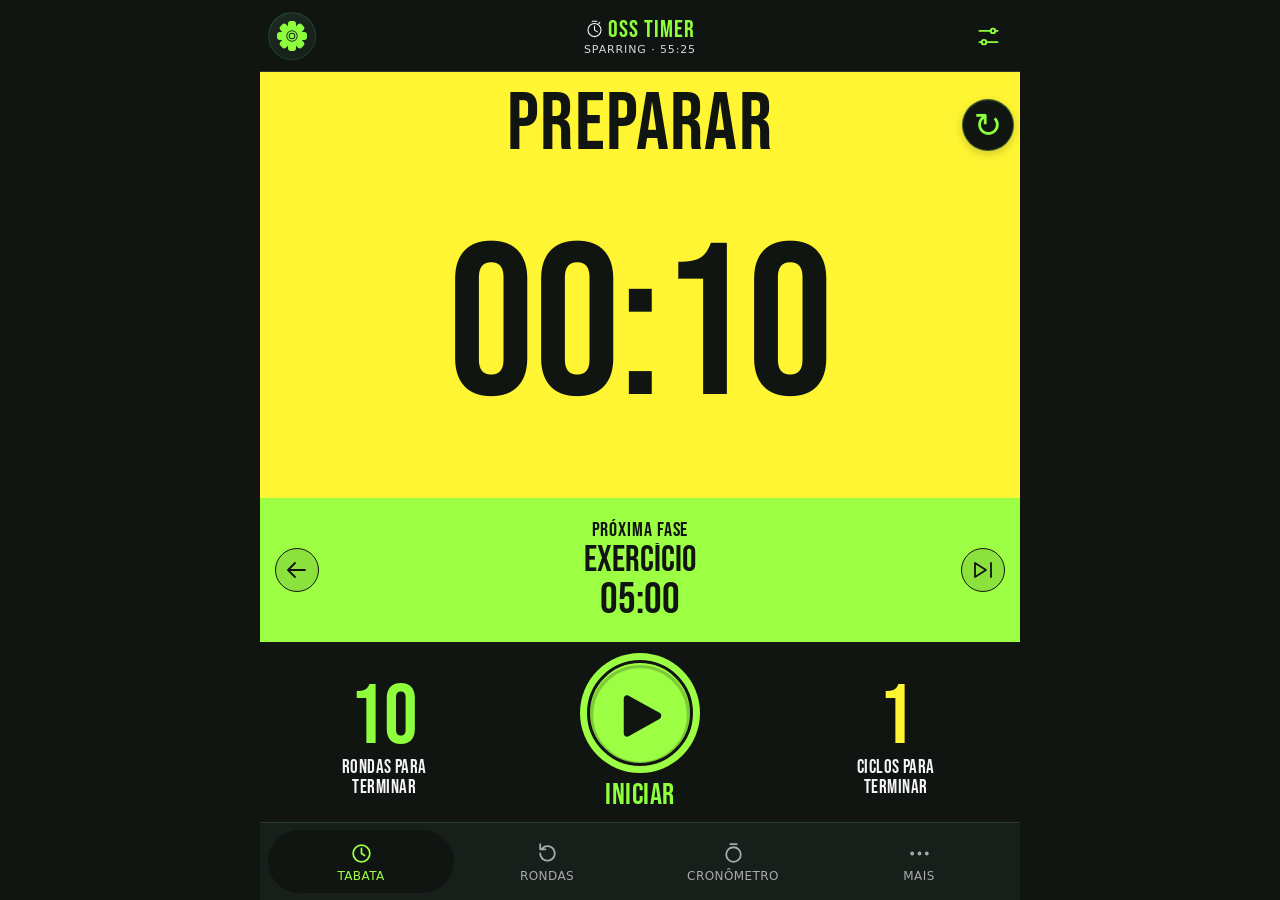
==== index.html @ f3a03cfb "feat: refina timer e prepara PWA para iPhone Co-authored-by: Copilot <223556219+Copilot@users.norepl" ====
<!doctype html>
<html lang="pt-BR">
<head>
  <meta charset="utf-8">
  <meta name="viewport" content="width=device-width, initial-scale=1, viewport-fit=cover">
  <meta name="theme-color" content="#101512">
  <meta name="description" content="Timer profissional para jiu-jitsu, rounds e treinos intervalados.">
  <meta name="mobile-web-app-capable" content="yes">
  <meta name="apple-mobile-web-app-capable" content="yes">
  <meta name="apple-mobile-web-app-title" content="Oss Timer">
  <meta name="apple-mobile-web-app-status-bar-style" content="black-translucent">
  <title>Oss Timer — Timer de treino</title>
  <link rel="icon" href="icons/favicon.png" type="image/png">
  <link rel="apple-touch-icon" sizes="180x180" href="icons/apple-touch-icon.png">
  <link rel="manifest" href="manifest.json">
  <link rel="stylesheet" href="style.css">
  <script>window.errosApp=[];window.addEventListener("error",function(e){window.errosApp.push(String(e.message||e.error||e.type));});</script>
  <script src="timer-engine.js" defer></script>
  <script src="app-ui.js" defer></script>
  <script src="audio.js" defer></script>
  <script src="voice.js" defer></script>
  <script src="storage.js" defer></script>
  <script src="app.js" defer></script>
</head>
<body>
  <div class="app-shell" id="app">
    <main class="screen timer-screen" id="tabata-view">
      <header class="timer-top timer-top-tabata">
        <div class="timer-head-leading">
          <button class="icon-button" id="open-ajustes" type="button" aria-label="Abrir ajustes"><svg viewBox="0 0 32 32" aria-hidden="true"><g fill="currentColor"><circle cx="16" cy="16" r="10.5"/><rect x="12.5" y="0.8" width="7" height="11" rx="2.2"/><rect x="12.5" y="0.8" width="7" height="11" rx="2.2" transform="rotate(45 16 16)"/><rect x="12.5" y="0.8" width="7" height="11" rx="2.2" transform="rotate(90 16 16)"/><rect x="12.5" y="0.8" width="7" height="11" rx="2.2" transform="rotate(135 16 16)"/><rect x="12.5" y="0.8" width="7" height="11" rx="2.2" transform="rotate(180 16 16)"/><rect x="12.5" y="0.8" width="7" height="11" rx="2.2" transform="rotate(225 16 16)"/><rect x="12.5" y="0.8" width="7" height="11" rx="2.2" transform="rotate(270 16 16)"/><rect x="12.5" y="0.8" width="7" height="11" rx="2.2" transform="rotate(315 16 16)"/></g><circle cx="16" cy="16" r="4.3" fill="none" stroke="var(--surface)" stroke-width="3.6"/><circle cx="16" cy="16" r="4.3" fill="none" stroke="currentColor" stroke-width="1.6"/></svg></button>
        </div>
        <span class="workout-title">
          <span class="brand-lockup"><svg viewBox="0 0 32 32" aria-hidden="true"><circle cx="16" cy="17" r="11"/><path d="M16 10v7l5 3M12 2h8M23 6l2-2"/></svg><span class="brand-wordmark">OSS TIMER</span></span>
          <small><span id="workout-name">SPARRING</span><span aria-hidden="true"> · </span><span id="workout-total">55:25</span></small>
        </span>
        <div class="timer-head-trailing">
          <button class="icon-button" id="configurar-sparring" type="button" aria-label="Configurar treino Sparring"><svg viewBox="0 0 24 24" aria-hidden="true"><path d="M4 7h10M18 7h2M4 17h2m4 0h10"/><circle cx="16" cy="7" r="2"/><circle cx="8" cy="17" r="2"/></svg></button>
        </div>
      </header>
      <section class="phase-panel" id="phase-panel">
        <span class="phase-eyebrow">Fase atual</span>
        <div class="phase-name" id="phase-name">Preparar</div>
        <button class="icon-button phase-reset" id="reset-timer" type="button" aria-label="Reiniciar Sparring">↻</button>
        <div class="phase-time" id="timer-display" role="timer">00:10</div>
      </section>
      <section class="next-phase" id="next-phase">
        <button class="phase-side-action" id="previous-phase" type="button" aria-label="Fase anterior"><svg viewBox="0 0 24 24" aria-hidden="true"><path d="M10 5 3 12l7 7M4 12h16"/></svg></button>
        <div class="next-phase-content">
          <span class="next-phase-label">Próxima fase</span>
          <div class="next-phase-details"><strong id="next-phase-name">Exercício</strong><b id="next-phase-time">05:00</b></div>
        </div>
        <button class="phase-side-action" id="skip-phase" type="button" aria-label="Pular fase"><svg viewBox="0 0 24 24" aria-hidden="true"><path d="M4 5v14l11-7zM20 5v14"/></svg></button>
      </section>
      <section class="timer-controls">
        <div class="remaining"><strong id="rounds-left">10</strong><span>Rondas para terminar</span></div>
        <button class="main-action" id="toggle-timer" type="button" aria-label="Iniciar"><svg class="progress-ring" viewBox="0 0 100 100" aria-hidden="true"><circle class="progress-ring-track" cx="50" cy="50" r="44"></circle><circle class="progress-ring-value" cx="50" cy="50" r="44"></circle></svg><svg class="main-action-icon play-icon" viewBox="0 0 64 64" aria-hidden="true"><path d="M18 7C15.2 5.4 12 7.4 12 10.7v42.6c0 3.3 3.2 5.3 6 3.7l38-21.3c3-1.7 3-5.9 0-7.6L18 7Z"/></svg><span class="action-label" id="action-label">Iniciar</span></button>
        <div class="remaining"><strong id="cycles-left">1</strong><span>Ciclos para terminar</span></div>
      </section>
    </main>

    <main class="screen timer-screen" id="rondas-view" hidden>
      <header class="timer-top">
        <button class="icon-button" id="open-ajustes-rondas" type="button" aria-label="Abrir ajustes"><svg viewBox="0 0 32 32" aria-hidden="true"><g fill="currentColor"><circle cx="16" cy="16" r="10.5"/><rect x="12.5" y="0.8" width="7" height="11" rx="2.2"/><rect x="12.5" y="0.8" width="7" height="11" rx="2.2" transform="rotate(45 16 16)"/><rect x="12.5" y="0.8" width="7" height="11" rx="2.2" transform="rotate(90 16 16)"/><rect x="12.5" y="0.8" width="7" height="11" rx="2.2" transform="rotate(135 16 16)"/><rect x="12.5" y="0.8" width="7" height="11" rx="2.2" transform="rotate(180 16 16)"/><rect x="12.5" y="0.8" width="7" height="11" rx="2.2" transform="rotate(225 16 16)"/><rect x="12.5" y="0.8" width="7" height="11" rx="2.2" transform="rotate(270 16 16)"/><rect x="12.5" y="0.8" width="7" height="11" rx="2.2" transform="rotate(315 16 16)"/></g><circle cx="16" cy="16" r="4.3" fill="none" stroke="var(--surface)" stroke-width="3.6"/><circle cx="16" cy="16" r="4.3" fill="none" stroke="currentColor" stroke-width="1.6"/></svg></button>
        <button class="workout-title" id="rondas-configurar" type="button">
          <span class="brand-lockup"><svg viewBox="0 0 32 32" aria-hidden="true"><circle cx="16" cy="17" r="11"/><path d="M16 10v7l5 3M12 2h8M23 6l2-2"/></svg><span class="brand-wordmark">OSS TIMER</span></span>
          <small>RONDAS<span aria-hidden="true"> · </span><span id="rondas-total">25:05</span></small>
        </button>
        <button class="icon-button" id="rondas-reset" type="button" aria-label="Reiniciar rondas">↻</button>
      </header>
      <section class="phase-panel" id="rondas-phase-panel"><span class="phase-eyebrow">Fase atual</span><div class="phase-name" id="rondas-phase-name">Preparar</div><div class="phase-time" id="rondas-display">00:05</div></section>
      <section class="next-phase" id="rondas-next"><span class="next-phase-label">Próxima fase</span><div class="next-phase-details"><strong id="rondas-next-name">Exercício</strong><b id="rondas-next-time">05:00</b></div></section>
      <section class="timer-controls rondas-controls">
        <div class="remaining"><strong id="rondas-left">5</strong><span>Rondas para terminar</span></div>
        <button class="main-action" id="rondas-toggle" type="button" aria-label="Iniciar"><svg class="progress-ring" viewBox="0 0 100 100" aria-hidden="true"><circle class="progress-ring-track" cx="50" cy="50" r="44"></circle><circle class="progress-ring-value" cx="50" cy="50" r="44"></circle></svg><svg class="main-action-icon play-icon" viewBox="0 0 64 64" aria-hidden="true"><path d="M18 7C15.2 5.4 12 7.4 12 10.7v42.6c0 3.3 3.2 5.3 6 3.7l38-21.3c3-1.7 3-5.9 0-7.6L18 7Z"/></svg><span class="action-label" id="rondas-action-label">Iniciar</span></button>
      </section>
    </main>

    <main class="screen timer-screen" id="cronometro-view" hidden>
      <header class="timer-top">
        <button class="icon-button" id="open-ajustes-crono" type="button" aria-label="Abrir ajustes"><svg viewBox="0 0 32 32" aria-hidden="true"><g fill="currentColor"><circle cx="16" cy="16" r="10.5"/><rect x="12.5" y="0.8" width="7" height="11" rx="2.2"/><rect x="12.5" y="0.8" width="7" height="11" rx="2.2" transform="rotate(45 16 16)"/><rect x="12.5" y="0.8" width="7" height="11" rx="2.2" transform="rotate(90 16 16)"/><rect x="12.5" y="0.8" width="7" height="11" rx="2.2" transform="rotate(135 16 16)"/><rect x="12.5" y="0.8" width="7" height="11" rx="2.2" transform="rotate(180 16 16)"/><rect x="12.5" y="0.8" width="7" height="11" rx="2.2" transform="rotate(225 16 16)"/><rect x="12.5" y="0.8" width="7" height="11" rx="2.2" transform="rotate(270 16 16)"/><rect x="12.5" y="0.8" width="7" height="11" rx="2.2" transform="rotate(315 16 16)"/></g><circle cx="16" cy="16" r="4.3" fill="none" stroke="var(--surface)" stroke-width="3.6"/><circle cx="16" cy="16" r="4.3" fill="none" stroke="currentColor" stroke-width="1.6"/></svg></button>
        <span class="workout-title">
          <span class="brand-lockup"><svg viewBox="0 0 32 32" aria-hidden="true"><circle cx="16" cy="17" r="11"/><path d="M16 10v7l5 3M12 2h8M23 6l2-2"/></svg><span class="brand-wordmark">OSS TIMER</span></span>
          <small>CRONÔMETRO</small>
        </span>
        <button class="icon-button" id="livre-reset" type="button" aria-label="Reiniciar">↻</button>
      </header>
      <section class="phase-panel chronometer-panel"><span class="phase-eyebrow">Tempo decorrido</span><div class="phase-name">Cronômetro</div><div class="phase-time" id="livre-tempo">00:00</div></section>
      <section class="next-phase chrono-laps">
        <div class="latest-lap"><span>Última volta</span><strong id="livre-volta">—</strong></div>
        <button id="marcar-volta" type="button" disabled>Marcar volta</button>
        <ol id="livre-lista-voltas" aria-label="Voltas recentes"></ol>
      </section>
      <section class="timer-controls chrono-controls"><button class="main-action" id="livre-toggle" type="button" aria-label="Iniciar"><svg class="main-action-icon play-icon" viewBox="0 0 64 64" aria-hidden="true"><path d="M18 7C15.2 5.4 12 7.4 12 10.7v42.6c0 3.3 3.2 5.3 6 3.7l38-21.3c3-1.7 3-5.9 0-7.6L18 7Z"/></svg><span class="action-label" id="livre-action-label">Iniciar</span></button></section>
    </main>

    <main class="screen" id="mais-view" hidden>
      <header class="page-heading"><span class="brand-wordmark">OSS TIMER</span><h1>Mais</h1><p>Seu treino, seu ritmo.</p></header>
      <nav class="more-list">
        <button data-panel="sobre" type="button"><span>Sobre</span><b>›</b></button>
        <button data-panel="politica" type="button"><span>Política de Privacidade</span><b>›</b></button>
      </nav>
      <section class="version-card" aria-label="Versão do aplicativo">
        <span class="version-mark" aria-hidden="true">OSS</span>
        <span class="version-copy"><small>OSS TIMER · PWA</small><strong>Versão <span id="more-version">0.9.34</span></strong></span>
        <span class="version-status">ATUAL</span>
      </section>
    </main>
  </div>

  <nav class="tab-bar" role="tablist" aria-label="Navegação principal">
    <button class="tab-button active" data-tab="tabata-view" type="button" role="tab" aria-selected="true"><svg viewBox="0 0 24 24" aria-hidden="true"><circle cx="12" cy="12" r="8"/><path d="M12 7v5l3 2"/></svg><span>Tabata</span></button>
    <button class="tab-button" data-tab="rondas-view" type="button" role="tab" aria-selected="false"><svg viewBox="0 0 24 24" aria-hidden="true"><path d="M5 12a7 7 0 1 0 2-5M5 3v5h5"/></svg><span>Rondas</span></button>
    <button class="tab-button" data-tab="cronometro-view" type="button" role="tab" aria-selected="false"><svg viewBox="0 0 24 24" aria-hidden="true"><circle cx="12" cy="13" r="7"/><path d="M9 3h6"/></svg><span>Cronômetro</span></button>
    <button class="tab-button" data-tab="mais-view" type="button" role="tab" aria-selected="false"><svg viewBox="0 0 24 24" aria-hidden="true"><circle cx="5" cy="12" r="1"/><circle cx="12" cy="12" r="1"/><circle cx="19" cy="12" r="1"/></svg><span>Mais</span></button>
  </nav>
  <output id="layout-medicao" hidden></output>

  <section class="modal" id="ajustes-panel" hidden>
    <header class="modal-header settings-header"><span></span><h1>Ajustes</h1><button data-close="ajustes-panel" type="button">Concluído</button></header>
    <div class="modal-content settings-content">
      <section class="settings-intro">
        <span class="settings-intro-icon" aria-hidden="true"><svg viewBox="0 0 24 24"><path d="M4 6h7m4 0h5M4 12h3m4 0h9M4 18h9m4 0h3"/><circle cx="13" cy="6" r="2"/><circle cx="9" cy="12" r="2"/><circle cx="15" cy="18" r="2"/></svg></span>
        <span><strong>Treine do seu jeito</strong><small>Personalize os avisos e a experiência do timer.</small></span>
      </section>
      <section class="settings-group" aria-labelledby="settings-audio-title">
        <h2 id="settings-audio-title">Áudio e orientação</h2>
        <label class="toggle-row"><span><strong>Instruções por voz</strong><small>Ouça as fases e os avisos do treino</small></span><input id="ajuste-voz" type="checkbox"></label>
        <label class="toggle-row"><span><strong>Sinais sonoros</strong><small>Bipes e alertas durante o treino</small></span><input id="ajuste-bipes" type="checkbox"></label>
        <div class="voice-controls">
          <label class="settings-field" for="voz-selecao"><span>Voz em português</span><select id="voz-selecao"></select></label>
          <button class="voice-test" id="testar-voz" type="button"><svg viewBox="0 0 24 24" aria-hidden="true"><path d="M11 5 6 9H3v6h3l5 4V5Z"/><path d="M15 9a5 5 0 0 1 0 6m3-9a9 9 0 0 1 0 12"/></svg><span>Testar voz</span></button>
          <p id="status-voz" class="voice-status" role="status" aria-live="polite">Voz: indisponível</p>
        </div>
      </section>
      <section class="settings-group" aria-labelledby="settings-screen-title">
        <h2 id="settings-screen-title">Durante o treino</h2>
        <label class="toggle-row"><span><strong>Tela sempre ligada</strong><small>Evite que o aparelho bloqueie durante o timer</small></span><input id="ajuste-wake" type="checkbox"></label>
      </section>
      <footer class="settings-footer">
        <span class="settings-brand">OSS TIMER</span>
        <span class="settings-version">v<span id="ajustes-version"></span></span>
      </footer>
    </div>
  </section>

  <section class="modal" id="editor-panel" hidden>
    <header class="modal-header editor-header">
      <button data-close="editor-panel" type="button">Cancelar</button>
      <span class="editor-heading"><h1 id="editor-titulo">Ajustar Sparring</h1><small id="editor-contexto">CONFIGURAÇÃO DO TREINO</small></span>
      <button id="concluir-editor" type="button">Concluído</button>
    </header>
    <div class="modal-content editor-content">
      <section class="editor-hero">
        <span class="editor-hero-mark" aria-hidden="true"><svg viewBox="0 0 32 32"><circle cx="16" cy="16" r="11"/><path d="M16 9v7l5 3M11 3h10"/></svg></span>
        <span><strong id="editor-hero-title">Ajuste o treino no seu ritmo</strong><small id="editor-hero-copy">Tempos, pausas e rounds em um só lugar.</small></span>
      </section>
      <label class="editor-name-card" id="editor-name-field">
        <span><strong>Nome do treino</strong></span>
        <input id="editor-nome" maxlength="40" autocomplete="off" aria-label="Nome do treino">
      </label>
      <section class="editor-fast-setup" id="editor-fast-setup" aria-labelledby="editor-fast-title">
        <div class="editor-section-heading"><span><small>AJUSTES PRINCIPAIS</small><h2 id="editor-fast-title">Tempo e rounds</h2></span></div>
        <div class="editor-fast-grid">
          <section class="editor-fast-card" aria-labelledby="editor-fast-duration-title">
            <div class="editor-fast-card-heading"><span class="fast-card-icon" aria-hidden="true">◷</span><span><small>DURAÇÃO DE CADA ROUND</small><strong id="editor-fast-duration-title">Tempo de luta</strong></span></div>
            <div id="editor-fast-duration" class="editor-fast-field"></div>
            <div class="editor-presets" aria-label="Atalhos de duração">
              <button type="button" data-quick-field="exercicio" data-quick-value="180" aria-pressed="false">3 min</button>
              <button type="button" data-quick-field="exercicio" data-quick-value="300" aria-pressed="false">5 min</button>
              <button type="button" data-quick-field="exercicio" data-quick-value="360" aria-pressed="false">6 min</button>
              <button type="button" data-quick-field="exercicio" data-quick-value="480" aria-pressed="false">8 min</button>
            </div>
          </section>
          <section class="editor-fast-card" aria-labelledby="editor-fast-rounds-title">
            <div class="editor-fast-card-heading"><span class="fast-card-icon fast-card-icon--rounds" aria-hidden="true">↻</span><span><small>VOLUME DO TREINO</small><strong id="editor-fast-rounds-title">Quantidade de rounds</strong></span></div>
            <div id="editor-fast-rounds" class="editor-fast-field"></div>
            <div class="editor-presets" aria-label="Atalhos de quantidade de rounds">
              <button type="button" data-quick-field="rondas" data-quick-value="3" aria-pressed="false">3</button>
              <button type="button" data-quick-field="rondas" data-quick-value="5" aria-pressed="false">5</button>
              <button type="button" data-quick-field="rondas" data-quick-value="10" aria-pressed="false">10</button>
            </div>
          </section>
        </div>
      </section>
      <section class="editor-summary" aria-label="Resumo do treino">
        <div class="editor-metric"><small>DURAÇÃO TOTAL</small><strong id="editor-total">55:25</strong></div>
        <div class="editor-metric"><small>ROUNDS</small><strong id="editor-rounds-summary">10</strong></div>
        <div class="editor-metric"><small>CICLOS</small><strong id="editor-cycles-summary">1</strong></div>
        <p id="editor-preview-note" aria-live="polite">Inclui preparação, pausas e relaxamento.</p>
      </section>
      <section class="editor-timing" id="editor-advanced">
        <div class="editor-section-heading"><span><small>PERSONALIZE O RITMO</small><h2>Preparação e intervalos</h2></span></div>
        <div id="editor-intervalos" class="interval-list"></div>
      </section>
      <section class="editor-library" id="editor-library">
        <div class="editor-section-heading"><span><small>SUA BIBLIOTECA</small><h2>Treinos salvos</h2></span></div>
        <button id="novo-treino" class="editor-new-workout" type="button"><span aria-hidden="true">＋</span><span><strong>Criar novo treino</strong><small>Comece com os tempos deste treino</small></span></button>
        <div id="treino-lista" role="group" aria-label="Selecionar treino"></div>
      </section>
      <p id="editor-status" class="editor-status" role="status" aria-live="polite"></p>
    </div>
  </section>

  <section class="modal" id="sobre-panel" hidden>
    <header class="modal-header"><span></span><h1>Sobre</h1><button data-close="sobre-panel" type="button">Concluído</button></header>
    <div class="modal-content about-page">
      <div class="about-hero">
        <img class="about-photo" src="photos/foto-sobre.jpg" alt="Treino de jiu-jitsu">
        <span class="about-photo-caption">FOCO · DISCIPLINA · EVOLUÇÃO</span>
      </div>
      <div class="about-intro">
        <span class="about-eyebrow">SEU TREINO. SEU RITMO.</span>
        <h2>OSS TIMER</h2>
        <p>Um timer feito para acompanhar cada round, cada pausa e cada etapa da sua evolução no tatame.</p>
      </div>
      <div class="about-version-card">
        <span class="version-mark" aria-hidden="true">OSS</span>
        <span><small>VERSÃO DO APLICATIVO</small><strong>v<span class="about-version">0.9.34</span></strong></span>
        <span class="version-status">PWA</span>
      </div>
      <div class="about-creator">
        <span class="creator-label">DESENVOLVIDO POR</span>
        <strong>Aylton Alberto</strong>
        <a href="https://github.com/Dev-Aylton" target="_blank" rel="noopener noreferrer">Conheça o projeto no GitHub <span aria-hidden="true">↗</span></a>
      </div>
      <svg class="about-emblem" viewBox="0 0 160 160" role="img" aria-label="Símbolo OSS Timer">
        <circle cx="80" cy="80" r="54" fill="none" stroke="currentColor" stroke-width="9"/>
        <rect x="14" y="68" width="132" height="24" rx="12" fill="#F5F7FA"/>
        <path d="M98 68h42v24H98z" fill="#343A44"/>
        <path d="M104 68h4v24h-4zm9 0h4v24h-4zm9 0h4v24h-4zm9 0h4v24h-4z" fill="#F5F7FA"/>
      </svg>
    </div>
  </section>
  <section class="modal" id="politica-panel" hidden>
    <header class="modal-header"><span></span><h1>Política de Privacidade</h1><button data-close="politica-panel" type="button">Concluído</button></header>
    <div class="modal-content privacy-policy">
      <p class="policy-updated">Última atualização: 4 de novembro de 2026</p>
      <p>Esta política explica, em linguagem simples, como o OSS Timer trata informações quando você usa o aplicativo.</p>
      <h2>Dados que ficam no seu aparelho</h2>
      <p>Os treinos personalizados, a configuração de rondas e suas preferências (voz, bipes e tela ativa) são guardados no armazenamento local do navegador. Esses dados servem para manter suas configurações entre usos; não são enviados pelo aplicativo para um servidor.</p>
      <h2>Dados que não coletamos</h2>
      <p>O OSS Timer não solicita cadastro, nome, e-mail ou localização e não utiliza anúncios, cookies de rastreamento ou ferramentas de análise de uso. O cronômetro e as voltas funcionam no próprio aparelho.</p>
      <h2>Áudio e voz</h2>
      <p>Quando habilitados, os sinais sonoros são gerados no aparelho. A leitura por voz usa os recursos de síntese de fala disponíveis no navegador ou sistema operacional; a disponibilidade e o processamento de voz dependem da plataforma escolhida pelo usuário.</p>
      <h2>Funcionamento offline e serviços externos</h2>
      <p>O navegador pode guardar os arquivos do aplicativo em cache para permitir o uso offline e atualizar esses arquivos quando houver conexão. O aplicativo não transmite seus treinos ou preferências durante esse processo. O link para o GitHub só é acessado se você escolher abri-lo e, nesse caso, valem também as políticas do serviço externo.</p>
      <h2>Controle e exclusão</h2>
      <p>Você pode apagar os treinos e preferências removendo os dados do site nas configurações do navegador. Desinstalar o atalho PWA, por si só, pode não apagar os dados guardados pelo navegador. Registros de histórico criados em versões anteriores podem permanecer localmente até que os dados do site sejam removidos; a versão atual não mostra nem cria novos registros de histórico.</p>
      <h2>Alterações e contato</h2>
      <p>Esta política pode ser atualizada junto com o aplicativo. Para consultar o projeto, acesse o <a href="https://github.com/Dev-Aylton" target="_blank" rel="noopener noreferrer">GitHub do OSS Timer</a>.</p>
    </div>
  </section>
</body>
</html>
---- style.css ----
@font-face {
  font-family: "Bebas Neue";
  src: url("fonts/BebasNeue-Regular.ttf") format("truetype");
  font-display: swap;
}

:root {
  color-scheme: dark;
  font-family: system-ui, -apple-system, BlinkMacSystemFont, "Segoe UI", sans-serif;
  background: #101512;
  color: #f5f5f5;
  --ink: #101512;
  --canvas: #101512;
  --surface: #18211c;
  --surface-raised: #202d25;
  --muted: #a4b2a8;
  --line: #2b3a31;
  --lime: #9dff43;
  --brand-green: #8dff3d;
  --prep: #fff533;
  --rest: #f1372b;
  --orange-accent: #ff9d43;
  --phase: var(--lime);
}

* { box-sizing: border-box; }

html,
body {
  width: 100%;
  height: 100%;
  height: 100dvh;
  margin: 0;
  overflow: hidden;
  overscroll-behavior: none;
  background: var(--canvas);
}

button,
input,
select,
textarea {
  font: inherit;
  touch-action: manipulation;
}

button,
input,
select,
textarea { min-height: 44px; }

button,
input,
select,
textarea { border-radius: 10px; }

button {
  color: inherit;
  cursor: pointer;
}

.app-shell {
  width: min(100%, 760px);
  height: 100vh;
  height: 100dvh;
  margin: 0 auto;
  padding-right: env(safe-area-inset-right);
  padding-left: env(safe-area-inset-left);
  overflow: hidden;
  background: var(--canvas);
}

.screen {
  width: 100%;
  height: calc(100vh - 78px - env(safe-area-inset-bottom));
  height: calc(100dvh - 78px - env(safe-area-inset-bottom));
  overflow: hidden;
  padding-top: env(safe-area-inset-top);
  background: var(--canvas);
}

.timer-screen {
  --timer-header-height: calc(72px + env(safe-area-inset-top));
  display: grid;
  grid-template-rows: var(--timer-header-height) minmax(0, 1fr) minmax(76px, 11vh) 44px minmax(194px, 24vh);
  padding-top: 0;
}

.timer-screen:not(#tabata-view) {
  grid-template-rows: var(--timer-header-height) minmax(0, 1fr) minmax(76px, 11vh) minmax(194px, 24vh);
}

.timer-top {
  min-width: 0;
  height: var(--timer-header-height, 72px);
  display: grid;
  grid-template-columns: 44px minmax(0, 1fr) auto;
  gap: 8px;
  align-items: center;
  padding: calc(8px + env(safe-area-inset-top)) 12px 8px;
  border-bottom: 1px solid var(--line);
  background: var(--canvas);
}

.timer-actions {
  display: flex;
  align-items: center;
  gap: 2px;
}

.icon-button,
.round-reset {
  width: 44px;
  min-height: 44px;
  display: grid;
  place-items: center;
  border: 0;
  border-radius: 50%;
  background: transparent;
  color: var(--brand-green);
  font-family: system-ui, sans-serif;
  font-size: 30px;
  line-height: 1;
}

#open-ajustes,
#open-ajustes-rondas,
#open-ajustes-crono {
  border: 1px solid rgba(50, 210, 122, 0.16);
  background: linear-gradient(145deg, #1d2b22, #151d18);
  box-shadow: inset 0 1px 0 rgba(255, 255, 255, 0.04);
  transition: transform 160ms ease, border-color 160ms ease, background 160ms ease;
}

#open-ajustes svg,
#open-ajustes-rondas svg,
#open-ajustes-crono svg {
  display: block;
  width: 30px;
  height: 30px;
  stroke-width: 1.5;
}

#open-ajustes::before,
#open-ajustes-rondas::before,
#open-ajustes-crono::before {
  display: none;
}

#open-ajustes:hover,
#open-ajustes-rondas:hover,
#open-ajustes-crono:hover {
  border-color: rgba(50, 210, 122, 0.42);
  background: linear-gradient(145deg, #26382b, #19251d);
}

.settings-trigger:active,
#open-ajustes:active,
#open-ajustes-rondas:active,
#open-ajustes-crono:active {
  transform: scale(0.94);
}

.icon-button svg {
  width: 27px;
  height: 27px;
  fill: none;
  stroke: currentColor;
  stroke-linecap: round;
  stroke-linejoin: round;
  stroke-width: 1.7;
}

.workout-title {
  width: 100%;
  min-width: 0;
  height: 56px;
  display: flex;
  flex-direction: column;
  align-items: center;
  justify-content: center;
  gap: 3px;
  overflow: hidden;
  border: 0;
  background: transparent;
  color: #fff;
  text-align: center;
  text-decoration: none;
  white-space: nowrap;
}

button.workout-title { cursor: pointer; }
span.workout-title { cursor: default; }

.brand-lockup {
  min-width: 0;
  display: flex;
  align-items: center;
  justify-content: center;
  gap: 6px;
  line-height: 1;
}

.brand-lockup svg {
  width: 21px;
  height: 21px;
  flex: 0 0 auto;
  fill: none;
  stroke: currentColor;
  stroke-linecap: round;
  stroke-linejoin: round;
  stroke-width: 1.8;
}

.brand-wordmark {
  color: var(--brand-green);
  font-family: "Bebas Neue", Impact, sans-serif;
  font-size: 23px;
  letter-spacing: 0.045em;
  line-height: 1;
}

.workout-title small {
  max-width: 100%;
  overflow: hidden;
  color: #d6d6d6;
  font-size: 13px;
  letter-spacing: 0.08em;
  line-height: 1;
  text-overflow: ellipsis;
}

.phase-panel {
  position: relative;
  min-width: 0;
  min-height: 0;
  display: flex;
  flex-direction: column;
  align-items: flex-start;
  justify-content: center;
  overflow: hidden;
  gap: 9px;
  margin: 12px 14px;
  padding: clamp(18px, 5vw, 30px);
  border: 1px solid color-mix(in srgb, var(--phase, var(--lime)) 24%, #303b33);
  border-left: 5px solid var(--phase, var(--lime));
  border-radius: 22px;
  background: color-mix(in srgb, var(--phase, var(--lime)) 9%, #18211c);
  box-shadow: 0 4px 12px rgba(0, 0, 0, 0.12);
  color: #f5f7f5;
  text-align: left;
}

.phase-eyebrow {
  color: #d7e2da;
  font-size: 12px;
  font-weight: 750;
  letter-spacing: 0.1em;
  line-height: 1;
  text-transform: uppercase;
  flex: 0 0 auto;
}

.phase-name {
  max-width: 100%;
  overflow: hidden;
  color: #e7eee8;
  font-size: clamp(22px, 5.5vw, 30px);
  font-weight: 700;
  letter-spacing: -0.025em;
  line-height: 1.1;
  text-overflow: ellipsis;
  white-space: nowrap;
  flex: 0 0 auto;
}

.phase-time {
  max-width: 100%;
  color: #fbfcfb;
  font-family: system-ui, -apple-system, BlinkMacSystemFont, "Segoe UI", sans-serif;
  font-size: clamp(88px, 28vw, 132px);
  font-variant-numeric: tabular-nums;
  font-weight: 720;
  letter-spacing: -0.065em;
  line-height: 0.95;
  white-space: nowrap;
  flex: 0 0 auto;
}

.next-phase {
  min-width: 0;
  min-height: 0;
  display: flex;
  flex-direction: column;
  justify-content: center;
  gap: 6px;
  overflow: hidden;
  margin: 0 14px 8px;
  padding: 12px 16px;
  border: 1px solid color-mix(in srgb, var(--next-phase-color, var(--lime)) 25%, #303b33);
  border-left: 4px solid var(--next-phase-color, var(--lime));
  border-radius: 16px;
  background: color-mix(in srgb, var(--next-phase-color, var(--lime)) 11%, #18211c);
  color: #f1f5f2;
  text-align: left;
}

.next-phase-label {
  color: var(--next-phase-color, var(--lime));
  font-size: 14px;
  font-weight: 750;
  letter-spacing: 0.035em;
  line-height: 1;
  text-transform: uppercase;
}

.next-phase-details {
  min-width: 0;
  display: flex;
  align-items: center;
  justify-content: space-between;
  gap: 10px;
}

.next-phase strong {
  min-width: 0;
  overflow: hidden;
  color: #f1f5f2;
  font-size: 18px;
  font-weight: 700;
  line-height: 1.2;
  text-overflow: ellipsis;
  white-space: nowrap;
}

.next-phase b {
  color: var(--next-phase-color, var(--lime));
  font-family: system-ui, -apple-system, BlinkMacSystemFont, "Segoe UI", sans-serif;
  font-size: 20px;
  font-weight: 700;
  font-variant-numeric: tabular-nums;
  line-height: 1;
}

.phase-nav {
  display: grid;
  grid-template-columns: 1fr 1fr;
  align-items: center;
  gap: 10px;
  padding: 0 14px 6px;
  background: transparent;
}

.phase-nav button {
  min-height: 64px;
  display: flex;
  flex-direction: column;
  align-items: center;
  justify-content: center;
  gap: 2px;
  border: 1px solid transparent;
  border-radius: 14px;
  background: #19221c;
  color: #e2e9e3;
  font-size: 11px;
  font-weight: 700;
  letter-spacing: 0;
}

.phase-nav button:last-child {
  background: #19221c;
}

.phase-nav button span {
  order: 2;
}

.phase-nav svg {
  width: 22px;
  height: 22px;
  flex: 0 0 auto;
  fill: none;
  stroke: currentColor;
  stroke-linecap: round;
  stroke-linejoin: round;
  stroke-width: 1.8;
}

.timer-controls {
  position: relative;
  display: grid;
  grid-template-columns: repeat(2, minmax(0, 1fr));
  grid-template-rows: auto auto;
  align-items: center;
  gap: 8px 10px;
  padding: 8px 14px 12px;
  background: transparent;
}

.timer-controls > .remaining:first-child { grid-column: 1; grid-row: 1; }
.timer-controls > .remaining:last-of-type { grid-column: 2; grid-row: 1; }
.timer-controls > .main-action { grid-column: 1 / -1; grid-row: 2; }
.timer-controls > .action-label {
  display: none;
}

.remaining {
  min-width: 0;
  display: flex;
  align-items: center;
  justify-content: center;
  flex-direction: row;
  gap: 8px;
  min-height: 62px;
  padding: 7px 12px;
  border: 1px solid #2b382f;
  border-radius: 14px;
  background: #19221c;
  text-align: center;
}

.remaining strong {
  display: inline-block;
  color: var(--lime);
  font-family: ui-monospace, "SFMono-Regular", Menlo, Consolas, monospace;
  font-size: 34px;
  font-variant-numeric: tabular-nums;
  font-weight: 700;
  line-height: 1;
}

.remaining span {
  display: block;
  max-width: 100%;
  color: #c4cec6;
  font-size: 11px;
  font-weight: 650;
  letter-spacing: 0.08em;
  line-height: 1.2;
  text-align: left;
  text-transform: uppercase;
}

.main-action {
  position: relative;
  width: 100%;
  height: 72px;
  min-height: 72px;
  padding: 8px 16px;
  justify-self: stretch;
  display: flex;
  align-items: center;
  justify-content: center;
  gap: 12px;
  border: 0;
  border-radius: 18px;
  background: var(--lime);
  color: #101512;
  isolation: isolate;
  transition: transform 160ms ease, filter 160ms ease;
}

.main-action::before {
  position: absolute;
  z-index: -1;
  inset: 0;
  border: 0;
  border-radius: inherit;
  background: var(--lime);
  box-shadow: 0 2px 0 #1f9c59, 0 4px 10px rgba(0, 0, 0, 0.16);
  content: "";
}

.progress-ring {
  position: absolute;
  left: calc(50% - 66px);
  top: 50%;
  width: 48px;
  height: 48px;
  overflow: visible;
  transform: translateY(-50%) rotate(-90deg);
}

.progress-ring circle {
  fill: none;
  stroke-width: 3;
}

.progress-ring-track {
  stroke: rgba(16, 21, 18, 0.28);
}

.progress-ring-value {
  stroke: #101512;
  stroke-dasharray: 276.46;
  stroke-dashoffset: 276.46;
  stroke-linecap: round;
  transition: stroke-dashoffset 220ms linear;
}

.main-action-icon {
  position: relative;
  z-index: 1;
  width: 34px;
  height: 34px;
  flex: 0 0 auto;
  fill: currentColor;
  transform: none;
}

.play-icon { transform: translateX(2px); }
.pause-icon { transform: none; }
.pause-icon rect { fill: currentColor; }
.main-action.is-running::before {
  background: var(--lime);
}
.main-action:active { transform: scale(0.95); }
.main-action:focus-visible { outline: 3px solid #fff; outline-offset: 7px; }

.action-label {
  color: #101512;
  font-size: 15px;
  font-weight: 750;
  letter-spacing: 0.015em;
  line-height: 1.1;
  text-transform: uppercase;
  white-space: nowrap;
}

.rondas-controls {
  grid-template-rows: auto auto;
}

.rondas-controls > .remaining:first-child {
  grid-column: 1 / -1;
  grid-row: 1;
  justify-self: stretch;
  min-width: 0;
  flex-direction: row;
  gap: 10px;
}

.rondas-controls > .main-action { grid-column: 1 / -1; grid-row: 2; }
.rondas-controls > .action-label { display: none; }

.chrono-controls {
  grid-template-columns: 1fr;
  grid-template-rows: 1fr;
  justify-items: center;
  align-content: center;
  gap: 2px;
}

.chrono-controls > .main-action { grid-column: 1; grid-row: 1; }
.chrono-controls > .action-label { display: none; }

.chrono-controls .main-action {
  width: 100%;
  height: 72px;
  min-height: 72px;
}

.chrono-controls {
  grid-template-columns: 1fr;
  justify-items: center;
}

@media (orientation: portrait) {
  .timer-screen#tabata-view {
    grid-template-columns: repeat(4, minmax(0, 1fr));
    grid-template-rows:
      var(--timer-header-height)
      minmax(0, 1fr)
      minmax(82px, 10vh)
      72px
      64px;
    grid-template-areas:
      "header header header header"
      "phase phase phase phase"
      "next next next next"
      "previous play play skip"
      "rounds rounds cycles cycles";
  }

  #tabata-view > .timer-top { grid-area: header; }
  #tabata-view > .phase-panel { grid-area: phase; }
  #tabata-view > .next-phase { grid-area: next; }
  #tabata-view > .phase-nav,
  #tabata-view > .timer-controls { display: contents; }
  #previous-phase { grid-area: previous; margin-inline: 4px; }
  #skip-phase { grid-area: skip; margin-inline: 4px; }
  #toggle-timer { grid-area: play; margin-inline: 4px; }
  #tabata-view .timer-controls > .remaining:first-child { grid-area: rounds; margin-inline: 6px; }
  #tabata-view .timer-controls > .remaining:last-of-type { grid-area: cycles; margin-inline: 6px; }
  #tabata-view .main-action { width: auto; height: 64px; min-height: 64px; }
  #tabata-view .phase-nav { padding: 0 10px; }

  .timer-screen:not(#tabata-view) {
    grid-template-rows: var(--timer-header-height) minmax(0, 1fr) minmax(82px, 10vh) minmax(146px, 18vh);
  }
}

.tab-bar {
  position: fixed;
  z-index: 20;
  right: env(safe-area-inset-right);
  bottom: 0;
  left: env(safe-area-inset-left);
  width: auto;
  max-width: 760px;
  height: calc(78px + env(safe-area-inset-bottom));
  display: grid;
  grid-template-columns: repeat(4, minmax(0, 1fr));
  margin: 0 auto;
  padding: 7px 8px max(7px, env(safe-area-inset-bottom));
  border-top: 1px solid var(--line);
  background: rgba(24, 33, 28, 0.96);
  -webkit-backdrop-filter: blur(16px);
  backdrop-filter: blur(16px);
}

.tab-button {
  min-width: 0;
  min-height: 0;
  display: flex;
  flex-direction: column;
  align-items: center;
  justify-content: center;
  gap: 3px;
  border: 0;
  border-radius: 999px;
  background: transparent;
  color: #aaa;
  font-size: 12px;
  letter-spacing: 0.035em;
  text-transform: uppercase;
}

.tab-button svg {
  width: 25px;
  height: 25px;
  fill: none;
  stroke: currentColor;
  stroke-linecap: round;
  stroke-linejoin: round;
  stroke-width: 1.7;
}

.tab-button.active {
  background: var(--ink);
  color: var(--lime);
}

.screen:not(.timer-screen) {
  overflow-y: auto;
  padding: max(22px, env(safe-area-inset-top)) 16px 28px;
  scrollbar-width: thin;
  scrollbar-color: var(--surface-raised) transparent;
}

.page-heading {
  padding: 2px 0 22px;
}

.page-heading .brand-wordmark {
  font-size: 17px;
  letter-spacing: 0.12em;
}

.page-heading h1,
.screen > h1 {
  margin: 5px 0 0;
  font-family: "Bebas Neue", Impact, sans-serif;
  font-size: clamp(36px, 10vw, 54px);
  font-weight: 400;
  line-height: 1;
  text-transform: uppercase;
}

.page-heading p {
  margin: 6px 0 0;
  color: #aaa;
  font-family: system-ui, sans-serif;
  font-size: 14px;
}

.more-list { display: grid; }

.more-list button {
  min-height: 70px;
  display: flex;
  align-items: center;
  justify-content: space-between;
  gap: 16px;
  padding: 12px 4px;
  border: 0;
  border-bottom: 1px solid var(--line);
  border-radius: 0;
  background: transparent;
  color: #f5f5f5;
  font-family: "Bebas Neue", Impact, sans-serif;
  font-size: 23px;
  letter-spacing: 0.025em;
  text-align: left;
  text-transform: uppercase;
}

.more-list b {
  color: var(--lime);
  font-family: system-ui, sans-serif;
  font-size: 30px;
  font-weight: 400;
}

.version-card {
  display: grid;
  grid-template-columns: 48px minmax(0, 1fr) auto;
  align-items: center;
  gap: 12px;
  margin-top: 28px;
  padding: 14px;
  border: 1px solid var(--line);
  border-radius: 16px;
  background: linear-gradient(135deg, var(--surface), #1b2b21);
}

.version-mark {
  width: 46px;
  height: 46px;
  display: grid;
  place-items: center;
  border: 1px solid rgba(50, 210, 122, 0.4);
  border-radius: 14px;
  background: rgba(50, 210, 122, 0.1);
  color: var(--lime);
  font-family: "Bebas Neue", Impact, sans-serif;
  font-size: 20px;
}

.version-copy {
  min-width: 0;
  display: grid;
  gap: 4px;
}

.version-copy small,
.about-version-card small {
  color: var(--muted);
  font-size: 10px;
  font-weight: 700;
  letter-spacing: 0.12em;
}

.version-copy strong {
  font-family: "Bebas Neue", Impact, sans-serif;
  font-size: 22px;
  font-weight: 400;
  letter-spacing: 0.025em;
}

.version-status {
  padding: 6px 9px;
  border: 1px solid rgba(50, 210, 122, 0.25);
  border-radius: 999px;
  background: rgba(50, 210, 122, 0.1);
  color: var(--lime);
  font-size: 9px;
  font-weight: 800;
  letter-spacing: 0.1em;
}

.version-pill {
  display: inline-flex;
  align-items: center;
  min-height: 24px;
  margin-left: 6px;
  padding: 2px 9px;
  border: 1px solid rgba(50, 210, 122, 0.25);
  border-radius: 999px;
  background: rgba(50, 210, 122, 0.1);
  color: var(--lime);
}

.modal {
  position: fixed;
  z-index: 30;
  inset: 0 env(safe-area-inset-right) 0 env(safe-area-inset-left);
  width: auto;
  max-width: 760px;
  height: 100vh;
  height: 100dvh;
  overflow-y: auto;
  margin: 0 auto;
  padding: env(safe-area-inset-top) 0 env(safe-area-inset-bottom);
  overscroll-behavior: contain;
  -webkit-overflow-scrolling: touch;
  background: var(--canvas);
}

.modal-header {
  position: sticky;
  top: 0;
  z-index: 1;
  min-height: 64px;
  display: grid;
  grid-template-columns: repeat(3, minmax(0, 1fr));
  align-items: center;
  gap: 8px;
  padding: 8px 16px;
  border-bottom: 1px solid var(--line);
  background: var(--canvas);
}

.modal-header h1 {
  min-width: 0;
  margin: 0;
  font-family: "Bebas Neue", Impact, sans-serif;
  font-size: clamp(17px, 5vw, 22px);
  font-weight: 400;
  line-height: 1.05;
  text-align: center;
  text-wrap: balance;
  text-transform: uppercase;
  overflow-wrap: anywhere;
}

.modal-header button {
  min-height: 44px;
  min-width: 0;
  justify-self: end;
  padding: 4px 0;
  border: 0;
  background: transparent;
  color: var(--lime);
  font-family: "Bebas Neue", Impact, sans-serif;
  font-size: clamp(15px, 4.5vw, 18px);
  text-transform: uppercase;
  white-space: nowrap;
}

.modal-header button:first-child { justify-self: start; }

.modal-content {
  display: grid;
  gap: 14px;
  padding: 16px;
}

.modal-content > label:not(.toggle-row),
.modal-content > p,
.modal-content > h2 {
  font-family: system-ui, sans-serif;
}

.chrono-laps {
  grid-template-columns: minmax(0, 1fr) auto;
  justify-items: stretch;
  gap: 5px 12px;
  padding: 8px 16px;
  text-align: left;
}

.latest-lap {
  min-width: 0;
  display: flex;
  align-items: baseline;
  justify-content: space-between;
  gap: 8px;
}

.latest-lap strong {
  font-family: "Bebas Neue", Impact, sans-serif;
  font-size: clamp(30px, 8vw, 44px);
  font-variant-numeric: tabular-nums;
  line-height: 1;
}

.chrono-laps > button {
  min-width: 128px;
  min-height: 44px;
  align-self: center;
  padding: 4px 12px;
  border: 1px solid rgba(16, 21, 18, 0.25);
  border-radius: 999px;
  background: var(--ink);
  color: var(--lime);
  font-family: system-ui, sans-serif;
  font-size: 13px;
  font-weight: 700;
  letter-spacing: 0.02em;
  text-transform: uppercase;
}

.chrono-laps > ol {
  grid-column: 1 / -1;
  display: flex;
  gap: 12px;
  overflow: hidden;
  margin: 0;
  padding: 0;
  color: rgba(16, 21, 18, 0.8);
  font-family: system-ui, sans-serif;
  font-size: 11px;
  list-style: none;
  white-space: nowrap;
}

.timer-screen#cronometro-view { grid-template-rows: 72px minmax(0, 1fr) minmax(88px, 18vh) minmax(130px, 21vh); }

.modal-content > h2 {
  margin: 12px 0 0;
  font-size: 16px;
  text-transform: uppercase;
}

.toggle-row {
  min-height: 76px;
  display: grid;
  grid-template-columns: minmax(0, 1fr) auto;
  align-items: center;
  gap: 16px;
  padding: 12px 14px;
  border-bottom: 1px solid var(--line);
}

.settings-content {
  gap: 18px;
  padding: 18px 16px calc(28px + env(safe-area-inset-bottom));
}

.settings-intro {
  display: flex;
  align-items: center;
  gap: 13px;
  padding: 16px;
  border: 1px solid rgba(50, 210, 122, 0.16);
  border-radius: 18px;
  background: linear-gradient(125deg, #1b2b21, #17201a);
}

.settings-intro-icon {
  width: 46px;
  height: 46px;
  display: grid;
  flex: 0 0 auto;
  place-items: center;
  border: 1px solid rgba(50, 210, 122, 0.26);
  border-radius: 14px;
  background: rgba(50, 210, 122, 0.08);
  color: var(--lime);
}

.settings-intro-icon svg {
  width: 23px;
  height: 23px;
  fill: none;
  stroke: currentColor;
  stroke-linecap: round;
  stroke-linejoin: round;
  stroke-width: 1.6;
}

.settings-intro > span:last-child {
  display: grid;
  gap: 4px;
}

.settings-intro strong {
  color: #f5f7f5;
  font-size: 15px;
  font-weight: 700;
}

.settings-intro small {
  color: var(--muted);
  font-size: 12px;
  line-height: 1.45;
}

.settings-group {
  overflow: hidden;
  border: 1px solid var(--line);
  border-radius: 18px;
  background: linear-gradient(145deg, rgba(28, 39, 32, 0.96), rgba(22, 30, 25, 0.96));
}

.settings-group h2 {
  margin: 0;
  padding: 15px 14px 10px;
  color: var(--lime);
  font-family: "Bebas Neue", Impact, sans-serif;
  font-size: 19px;
  font-weight: 400;
  letter-spacing: 0.07em;
}

.toggle-row strong {
  display: block;
  color: #f2f5f3;
  font-size: 14px;
  font-weight: 650;
}

.toggle-row small {
  display: block;
  max-width: 260px;
  margin-top: 4px;
  color: var(--muted);
  font-family: system-ui, sans-serif;
  font-size: 12px;
  line-height: 1.4;
}

.toggle-row input {
  position: relative;
  width: 48px;
  height: 28px;
  min-height: 28px;
  flex: 0 0 auto;
  margin: 0;
  padding: 0;
  appearance: none;
  border: 1px solid #536259;
  border-radius: 999px;
  background: #2a3730;
  cursor: pointer;
  transition: background 160ms ease, border-color 160ms ease;
}

.toggle-row input::before {
  position: absolute;
  top: 3px;
  left: 3px;
  width: 20px;
  height: 20px;
  border-radius: 50%;
  background: #dce5df;
  content: "";
  transition: transform 160ms ease, background 160ms ease;
}

.toggle-row input:checked {
  border-color: var(--lime);
  background: var(--lime);
}

.toggle-row input:checked::before {
  transform: translateX(20px);
  background: var(--ink);
}

.toggle-row input:focus-visible {
  outline: 3px solid #fff;
  outline-offset: 3px;
}

.voice-controls {
  display: grid;
  grid-template-columns: minmax(0, 1fr) auto;
  align-items: end;
  gap: 10px;
  padding: 14px;
}

.settings-field {
  min-width: 0;
  display: grid;
  gap: 6px;
  color: #e7eee9;
  font-size: 12px;
  font-weight: 650;
}

.settings-content .settings-field select {
  min-width: 0;
  min-height: 46px;
  margin: 0;
  padding: 8px 30px 8px 10px;
  border-radius: 12px;
  font-size: 14px;
}

.settings-content .voice-test {
  min-width: 112px;
  min-height: 46px;
  display: inline-flex;
  align-items: center;
  justify-content: center;
  gap: 7px;
  padding: 8px 12px;
  border: 1px solid rgba(50, 210, 122, 0.28);
  border-radius: 12px;
  background: rgba(50, 210, 122, 0.1);
  color: var(--lime);
  font-size: 12px;
  font-weight: 700;
}

.voice-test svg {
  width: 18px;
  height: 18px;
  fill: none;
  stroke: currentColor;
  stroke-linecap: round;
  stroke-linejoin: round;
  stroke-width: 1.7;
}

.settings-content .voice-status {
  grid-column: 1 / -1;
  margin: 0;
  color: var(--muted);
  font-size: 11px;
  line-height: 1.4;
}

.settings-footer {
  display: flex;
  align-items: center;
  justify-content: space-between;
  padding: 4px 2px;
}

.settings-brand {
  color: #74837a;
  font-family: "Bebas Neue", Impact, sans-serif;
  font-size: 14px;
  letter-spacing: 0.12em;
}

.settings-content .settings-version {
  margin: 0;
  color: var(--muted);
  font-family: system-ui, sans-serif;
  font-size: 11px;
}

@media (max-width: 380px) {
  .settings-content { gap: 14px; padding-right: 12px; padding-left: 12px; }
  .settings-intro { padding: 13px; }
  .settings-intro-icon { width: 42px; height: 42px; }
  .voice-controls { grid-template-columns: minmax(0, 1fr); }
  .settings-content .voice-test { width: 100%; }
}

.modal label,
.modal select,
.modal input { font-size: 16px; }

.modal input,
.modal select {
  width: 100%;
  margin-top: 6px;
  padding: 8px 10px;
  border: 1px solid var(--line);
  background: var(--surface);
  color: #fff;
}

.modal button:not(.modal-header button) {
  min-height: 48px;
  padding: 8px 12px;
  border: 1px solid var(--line);
  background: var(--surface);
  color: #fff;
}

.interval-list { display: grid; gap: 8px; }

.interval-row {
  min-height: 64px;
  display: grid;
  grid-template-columns: 12px minmax(0, 1fr) 40px 72px 40px;
  align-items: center;
  gap: 7px;
  padding: 8px;
  border-radius: 12px;
  background: var(--surface);
}

.interval-dot {
  width: 10px;
  height: 10px;
  border-radius: 50%;
  background: var(--prep);
}

.interval-row > span:nth-child(2) {
  font-size: 17px;
  line-height: 1.05;
}

.interval-row button {
  padding: 0;
  font-family: system-ui, sans-serif;
  font-size: 24px;
}

.interval-row input {
  margin: 0;
  padding: 4px;
  text-align: center;
}

#treino-lista { display: grid; gap: 8px; }

#treino-lista button {
  border-radius: 10px;
  text-align: left;
}

#editor-panel {
  max-width: 720px;
  scroll-padding-top: calc(76px + env(safe-area-inset-top));
  scroll-padding-bottom: calc(24px + env(safe-area-inset-bottom));
  -webkit-text-size-adjust: 100%;
}

#editor-panel .editor-header {
  grid-template-columns: minmax(72px, 1fr) minmax(0, 2fr) minmax(72px, 1fr);
  min-height: 72px;
  padding: 8px 18px;
  background: rgba(16, 21, 18, 0.96);
  backdrop-filter: blur(16px);
}

#editor-panel .editor-header > button {
  width: fit-content;
  font-family: system-ui, sans-serif;
  font-size: 14px;
  font-weight: 650;
  letter-spacing: 0;
  text-transform: none;
}

#editor-panel .editor-header > button:last-child {
  min-width: 76px;
  padding: 0 15px;
  border: 1px solid rgba(50, 210, 122, 0.3);
  border-radius: 999px;
  background: linear-gradient(135deg, #9bff58, #78e92c);
  color: #14200f;
  font-weight: 800;
}

.editor-heading {
  min-width: 0;
  display: grid;
  justify-items: center;
  gap: 3px;
  text-align: center;
}

#editor-panel .editor-heading h1 {
  color: #f5f8f5;
  font-family: system-ui, sans-serif;
  font-size: 16px;
  font-weight: 750;
  letter-spacing: 0;
  text-transform: none;
}

.editor-heading small,
.editor-section-heading > span > small {
  color: #91a197;
  font-size: 10px;
  font-weight: 800;
  letter-spacing: 0.1em;
}

#editor-panel .editor-content {
  gap: 12px;
  padding: 10px 14px calc(24px + env(safe-area-inset-bottom));
  font-family: system-ui, sans-serif;
}

.editor-hero {
  display: flex;
  align-items: center;
  gap: 10px;
  min-height: 54px;
  padding: 7px 11px;
  border: 1px solid rgba(50, 210, 122, 0.14);
  border-radius: 14px;
  background:
    radial-gradient(ellipse at 100% 0, rgba(50, 210, 122, 0.08), transparent 58%),
    linear-gradient(135deg, #1b2820, #17201a 76%);
}

.editor-hero-mark {
  width: 36px;
  height: 36px;
  flex: 0 0 36px;
  display: grid;
  place-items: center;
  border: 1px solid rgba(50, 210, 122, 0.26);
  border-radius: 12px;
  background: rgba(50, 210, 122, 0.09);
  color: var(--lime);
}

.editor-hero-mark svg {
  width: 21px;
  height: 21px;
  fill: none;
  stroke: currentColor;
  stroke-linecap: round;
  stroke-linejoin: round;
  stroke-width: 1.7;
}

.editor-hero > span:last-child {
  min-width: 0;
  display: grid;
  gap: 2px;
}

.editor-hero strong {
  color: #f4f7f4;
  font-size: 13px;
  font-weight: 750;
  line-height: 1.2;
}

.editor-hero > span:last-child > small {
  color: #a6b3a9;
  font-size: 10px;
  line-height: 1.3;
}

#editor-panel .editor-name-card {
  min-width: 0;
  display: grid;
  grid-template-columns: auto minmax(0, 1fr);
  align-items: center;
  gap: 12px;
  padding: 8px 11px;
  border: 1px solid var(--line);
  border-radius: 13px;
  background: #18211c;
}

.editor-name-card > span {
  min-width: 0;
}

.editor-name-card strong {
  color: #eef3ef;
  font-size: 13px;
  white-space: nowrap;
}

#editor-panel #editor-nome {
  min-height: 44px;
  margin: 0;
  padding: 8px 11px;
  border-color: #35453a;
  border-radius: 11px;
  background: #111814;
  font-weight: 650;
}

.editor-summary {
  display: grid;
  grid-template-columns: repeat(3, minmax(0, 1fr));
  align-items: center;
  gap: 0;
  padding: 9px 6px 6px;
  border: 1px solid var(--line);
  border-radius: 14px;
  background: linear-gradient(145deg, #19231d, #151d18);
}

.editor-section-heading {
  min-width: 0;
  display: flex;
  align-items: center;
  justify-content: space-between;
  gap: 12px;
}

.editor-section-heading > span:first-child {
  min-width: 0;
  display: grid;
  gap: 4px;
}

#editor-panel .editor-section-heading h2 {
  margin: 0;
  color: #f1f5f1;
  font-size: 16px;
  font-weight: 750;
  line-height: 1.25;
}

.editor-total {
  flex: 0 0 auto;
  display: grid;
  justify-items: end;
  gap: 1px;
}

.editor-total strong {
  color: var(--lime);
  font-family: "Bebas Neue", Impact, sans-serif;
  font-size: 30px;
  font-weight: 400;
  font-variant-numeric: tabular-nums;
  line-height: 1;
}

.editor-total small {
  color: #a0afa5;
  font-size: 8px;
  font-weight: 800;
  letter-spacing: 0.12em;
}

.editor-metric {
  min-width: 0;
  display: grid;
  justify-items: center;
  gap: 3px;
  padding: 2px 6px 7px;
  border-right: 1px solid rgba(255, 255, 255, 0.08);
}

.editor-metric:last-of-type {
  border-right: 0;
}

.editor-metric small {
  color: #9eaca2;
  font-size: 10px;
  font-weight: 800;
  letter-spacing: 0.06em;
}

.editor-metric strong {
  color: #f4f7f4;
  font-family: "Bebas Neue", Impact, sans-serif;
  font-size: 23px;
  font-weight: 400;
  font-variant-numeric: tabular-nums;
  line-height: 1;
}

.editor-summary > p {
  grid-column: 1 / -1;
  margin: 0;
  padding-top: 5px;
  border-top: 1px solid rgba(255, 255, 255, 0.06);
  color: #9eaca2;
  font-size: 11px;
  line-height: 1.45;
  text-align: center;
}

.editor-section-copy {
  margin: 0;
  color: #a3b0a7;
  font-size: 11px;
  line-height: 1.5;
}

.editor-timing,
.editor-library {
  display: grid;
  gap: 12px;
}

.editor-section-copy {
  margin-top: -6px;
}

.editor-fast-setup {
  display: grid;
  gap: 8px;
}

.editor-fast-grid {
  display: grid;
  grid-template-columns: minmax(0, 1fr);
  gap: 8px;
}

.editor-fast-card {
  min-width: 0;
  display: grid;
  gap: 7px;
  padding: 10px 11px;
  border: 1px solid var(--line);
  border-radius: 14px;
  background: linear-gradient(145deg, rgba(27, 38, 31, 0.98), rgba(20, 28, 23, 0.98));
}

.editor-fast-card-heading {
  min-width: 0;
  display: flex;
  align-items: center;
  gap: 8px;
}

.fast-card-icon {
  width: 27px;
  height: 27px;
  flex: 0 0 27px;
  display: grid;
  place-items: center;
  border: 1px solid rgba(50, 210, 122, 0.2);
  border-radius: 9px;
  background: rgba(50, 210, 122, 0.08);
  color: var(--lime);
  font-size: 16px;
}

.fast-card-icon--rounds {
  color: #77d7ff;
  border-color: rgba(57, 181, 229, 0.25);
  background: rgba(57, 181, 229, 0.08);
}

.editor-fast-card-heading > span:last-child {
  min-width: 0;
  display: grid;
  gap: 2px;
}

.editor-fast-card-heading small {
  color: #94a399;
  font-size: 9px;
  font-weight: 800;
  letter-spacing: 0.08em;
  line-height: 1.3;
}

.editor-fast-card-heading strong {
  overflow-wrap: anywhere;
  color: #edf2ee;
  font-size: 14px;
  font-weight: 750;
  line-height: 1.2;
}

#editor-panel .editor-fast-field .interval-row {
  min-height: 48px;
  padding: 2px 0;
  border: 0 !important;
  border-radius: 0;
  background: transparent;
}

#editor-panel .editor-fast-field .interval-copy small {
  display: block;
  color: #aab7ad;
  font-size: 12px;
  line-height: 1.35;
}

#editor-panel .editor-fast-field .interval-copy {
  display: grid;
  gap: 2px;
}

#editor-panel .editor-fast-field .interval-copy label {
  font-size: 12px;
}

#editor-panel .editor-fast-field .interval-control {
  width: 100%;
  grid-template-columns: 44px minmax(72px, 1fr) 36px 44px;
  justify-content: stretch;
  gap: 5px;
}

#editor-panel .editor-fast-field .interval-control button {
  width: 44px;
  min-height: 44px;
}

#editor-panel .editor-fast-field .interval-control input {
  width: 100%;
  min-height: 44px;
  font-size: 16px;
}

#editor-panel .editor-fast-field .interval-unit {
  min-width: 36px;
  font-size: 10px;
}

.editor-presets {
  display: grid;
  grid-template-columns: repeat(4, minmax(0, 1fr));
  gap: 5px;
}

#editor-fast-rounds + .editor-presets {
  grid-template-columns: repeat(3, minmax(0, 1fr));
}

#editor-panel .editor-presets button {
  min-width: 0;
  min-height: 44px;
  padding: 3px 6px;
  border: 1px solid #35443a;
  border-radius: 10px;
  background: rgba(10, 15, 12, 0.55);
  color: #bbc7be;
  font-size: 13px;
  font-weight: 750;
  font-variant-numeric: tabular-nums;
}

#editor-panel .editor-presets button[aria-pressed="true"] {
  border-color: rgba(50, 210, 122, 0.52);
  background: rgba(50, 210, 122, 0.14);
  color: var(--lime);
}

#editor-panel .interval-list {
  gap: 12px;
}

.interval-group {
  display: grid;
  gap: 9px;
  padding: 13px;
  border: 1px solid var(--line);
  border-radius: 18px;
  background: linear-gradient(145deg, rgba(27, 38, 31, 0.98), rgba(20, 28, 23, 0.98));
}

.interval-group-heading {
  display: grid;
  gap: 3px;
  padding: 1px 2px 6px;
}

.interval-group-heading strong {
  color: #e9f0eb;
  font-size: 13px;
  font-weight: 750;
}

.interval-group-heading small {
  color: #9eaca2;
  font-size: 12px;
  line-height: 1.4;
}

#editor-panel .interval-group-fields {
  display: grid;
  gap: 7px;
}

#editor-panel .interval-row {
  min-width: 0;
  min-height: 0;
  grid-template-columns: minmax(0, 1fr);
  gap: 8px;
  padding: 10px;
  border: 1px solid rgba(255, 255, 255, 0.055);
  border-radius: 14px;
  background: rgba(9, 14, 11, 0.34);
}

.interval-copy {
  min-width: 0;
  display: grid;
  gap: 4px;
}

#editor-panel .interval-copy label {
  color: #edf2ee;
  font-size: 12px;
  font-weight: 700;
  line-height: 1.3;
}

.interval-copy small {
  color: #9eaca2;
  font-size: 12px;
  line-height: 1.4;
}

.interval-control {
  display: grid;
  grid-template-columns: 44px minmax(72px, 1fr) 36px 44px;
  align-items: center;
  gap: 6px;
}

#editor-panel .interval-control button {
  width: 44px;
  min-height: 44px;
  padding: 0;
  border: 1px solid #35443a;
  border-radius: 11px;
  background: #202c24;
  color: #cbd6ce;
  font-size: 20px;
  font-weight: 500;
  line-height: 1;
}

#editor-panel .interval-control button:last-child {
  border-color: rgba(50, 210, 122, 0.3);
  background: rgba(50, 210, 122, 0.09);
  color: var(--lime);
}

#editor-panel .interval-control input {
  width: 100%;
  min-width: 0;
  min-height: 44px;
  margin: 0;
  padding: 4px 2px;
  border: 1px solid #3b4b40;
  border-radius: 10px;
  background: #101713;
  color: #f4f7f4;
  font-size: 16px;
  font-weight: 750;
  font-variant-numeric: tabular-nums;
  text-align: center;
}

.interval-unit {
  min-width: 36px;
  color: #91a096;
  font-size: 10px;
  text-align: center;
}

.interval-row--prep { border-left: 2px solid var(--prep) !important; }
.interval-row--work { border-left: 2px solid var(--lime) !important; }
.interval-row--rest { border-left: 2px solid var(--rest) !important; }
.interval-row--rounds { border-left: 2px solid var(--orange-accent) !important; }
.interval-row--cycles { border-left: 2px solid #bb9cff !important; }
.interval-row--finish { border-left: 2px solid #f6b84a !important; }

.editor-library {
  padding-top: 10px;
  border-top: 1px solid var(--line);
}

#editor-panel .editor-new-workout {
  min-height: 64px;
  display: flex;
  align-items: center;
  justify-content: flex-start;
  gap: 11px;
  padding: 10px 13px;
  border: 1px dashed rgba(50, 210, 122, 0.32);
  border-radius: 15px;
  background: rgba(50, 210, 122, 0.055);
  color: var(--lime);
  text-align: left;
}

.editor-new-workout > span:first-child {
  width: 34px;
  height: 34px;
  flex: 0 0 34px;
  display: grid;
  place-items: center;
  border-radius: 11px;
  background: rgba(50, 210, 122, 0.12);
  font-size: 22px;
}

.editor-new-workout > span:last-child {
  display: grid;
  gap: 3px;
}

.editor-new-workout strong {
  color: #e9f3eb;
  font-size: 12px;
}

.editor-new-workout small {
  color: #9eaca2;
  font-size: 10px;
}

#editor-panel #treino-lista {
  display: grid;
  gap: 7px;
}

#editor-panel #treino-lista .saved-workout {
  min-width: 0;
  min-height: 62px;
  display: grid;
  grid-template-columns: 30px minmax(0, 1fr) 20px;
  align-items: center;
  gap: 10px;
  padding: 9px 12px;
  border: 1px solid var(--line);
  border-radius: 14px;
  background: #171f1a;
  text-align: left;
}

#editor-panel #treino-lista .saved-workout.is-current {
  border-color: rgba(50, 210, 122, 0.34);
  background: linear-gradient(110deg, rgba(50, 210, 122, 0.09), rgba(23, 31, 26, 0.96) 58%);
}

.saved-workout-mark {
  width: 28px;
  height: 28px;
  display: grid;
  place-items: center;
  border: 1px solid #3a493e;
  border-radius: 50%;
  color: var(--lime);
  font-size: 13px;
  font-weight: 800;
}

.saved-workout.is-current .saved-workout-mark {
  border-color: rgba(50, 210, 122, 0.36);
  background: rgba(50, 210, 122, 0.12);
}

.saved-workout-copy {
  min-width: 0;
  display: grid;
  gap: 3px;
}

.saved-workout-copy strong {
  overflow: hidden;
  color: #edf2ee;
  font-size: 12px;
  text-overflow: ellipsis;
  white-space: nowrap;
}

.saved-workout-copy small {
  color: #9eaca2;
  font-size: 10px;
}

.saved-workout-arrow {
  color: #9eaca2;
  font-size: 22px;
}

#editor-panel .editor-status {
  min-height: 20px;
  margin: 0;
  color: var(--lime);
  font-size: 13px;
  line-height: 1.5;
}

#politica-panel .modal-content {
  font-family: system-ui, sans-serif;
}

.about-page {
  gap: 20px;
  padding: 18px 20px calc(28px + env(safe-area-inset-bottom));
  font-family: system-ui, sans-serif;
}

.about-hero {
  position: relative;
  overflow: hidden;
  border: 1px solid rgba(255, 255, 255, 0.1);
  border-radius: 20px;
  background: var(--surface);
}

.about-photo {
  width: 100%;
  max-height: 390px;
  aspect-ratio: 4 / 3;
  display: block;
  object-fit: cover;
  object-position: center 38%;
}

.about-photo-caption {
  position: absolute;
  right: 12px;
  bottom: 12px;
  left: 12px;
  width: fit-content;
  padding: 8px 11px;
  border: 1px solid rgba(255, 255, 255, 0.16);
  border-radius: 999px;
  background: rgba(16, 21, 18, 0.78);
  color: #f5f5f5;
  font-size: 9px;
  font-weight: 700;
  letter-spacing: 0.14em;
}

.about-intro {
  display: grid;
  justify-items: start;
  gap: 6px;
  padding: 0 2px;
}

.about-eyebrow,
.creator-label {
  color: var(--lime);
  font-size: 10px;
  font-weight: 800;
  letter-spacing: 0.17em;
}

.about-intro h2 {
  margin: 0;
  color: #f6f8f6;
  font-family: "Bebas Neue", Impact, sans-serif;
  font-size: clamp(36px, 10vw, 48px);
  font-weight: 400;
  letter-spacing: 0.045em;
  line-height: 1;
}

.about-intro p {
  max-width: 440px;
  margin: 0;
  color: #b6c1ba;
  font-size: 14px;
  line-height: 1.65;
}

.about-version-card {
  display: flex;
  align-items: center;
  gap: 12px;
  width: 100%;
  padding: 12px;
  border: 1px solid var(--line);
  border-radius: 16px;
  background: linear-gradient(120deg, var(--surface), #1b2b21);
}

.about-version-card > span:nth-child(2) {
  display: grid;
  flex: 1;
  gap: 3px;
}

.about-version-card strong {
  color: var(--lime);
  font-family: "Bebas Neue", Impact, sans-serif;
  font-size: 24px;
  font-weight: 400;
}

.about-creator {
  display: grid;
  gap: 6px;
  padding: 2px 2px 8px;
}

.about-creator strong {
  color: #f5f5f5;
  font-family: "Bebas Neue", Impact, sans-serif;
  font-size: 28px;
  font-weight: 400;
  letter-spacing: 0.025em;
}

.about-creator a {
  width: fit-content;
  color: #b8c5bc;
  font-size: 12px;
  text-decoration-color: rgba(50, 210, 122, 0.6);
  text-underline-offset: 4px;
}

.about-creator a span { color: var(--lime); }

.about-emblem {
  width: 52px;
  height: 52px;
  justify-self: center;
  margin-top: 2px;
  color: var(--lime);
  opacity: 0.9;
}

.privacy-policy {
  gap: 8px;
  color: #d7e1da;
  font-size: 14px;
  line-height: 1.65;
}

.privacy-policy p { margin: 0 0 8px; }

.privacy-policy h2 {
  margin: 18px 0 0;
  color: var(--lime);
  font-family: "Bebas Neue", Impact, sans-serif;
  font-size: 22px;
  font-weight: 400;
  letter-spacing: 0.035em;
}

.privacy-policy a {
  color: var(--lime);
}

.privacy-policy .policy-updated {
  color: var(--muted);
  font-size: 12px;
}

.settings-version {
  margin: 16px 0 0;
  color: var(--muted);
  font-size: 12px;
  white-space: nowrap;
}

[hidden] { display: none !important; }

button:disabled {
  background: var(--surface-raised) !important;
  color: #c7c7c7 !important;
  cursor: not-allowed;
}

button:active { filter: brightness(0.88); }

button:focus-visible,
input:focus-visible,
select:focus-visible {
  outline: 3px solid #fff;
  outline-offset: 3px;
}

@media (max-width: 360px) {
  .timer-top { grid-template-columns: 40px minmax(0, 1fr) auto; gap: 4px; padding-right: 6px; padding-left: 6px; }
  .icon-button { width: 40px; }
  .timer-actions { gap: 0; }
  .brand-wordmark { font-size: 20px; }
  .phase-time { font-size: clamp(56px, 21vw, 72px); }
  .remaining { gap: 5px; padding-right: 6px; padding-left: 6px; }
  .remaining span { max-width: 80px; font-size: 8px; }
  .timer-controls { gap: 4px 8px; padding: 2px 10px 20px; }
  #editor-panel .editor-content { gap: 10px; padding: 9px 10px calc(24px + env(safe-area-inset-bottom)); }
  #editor-panel .editor-header { padding-right: 10px; padding-left: 10px; }
  #editor-panel .editor-header > button { font-size: 12px; }
  #editor-panel .editor-heading h1 { font-size: 14px; }
  #editor-panel .interval-group { padding: 9px; }
  #editor-panel .editor-fast-card { padding: 9px; }
  #editor-panel .editor-fast-field .interval-control { grid-template-columns: 44px minmax(72px, 1fr) 36px 44px; }
  .about-page { gap: 16px; padding-right: 14px; padding-left: 14px; }
  .about-photo { aspect-ratio: 1 / 1; }
}

@media (max-width: 380px) {
  .phase-name { font-size: clamp(20px, 5vw, 23px); }
}

@media (max-width: 420px) and (orientation: portrait) {
  .timer-screen {
    --timer-header-height: calc(72px + env(safe-area-inset-top));
    grid-template-rows: var(--timer-header-height) minmax(0, 1fr) minmax(82px, 10vh) 44px minmax(146px, 18vh);
  }

  .timer-screen:not(#tabata-view) {
    grid-template-rows: var(--timer-header-height) minmax(0, 1fr) minmax(82px, 10vh) minmax(146px, 18vh);
  }

  .phase-panel {
    gap: 4px;
    margin: 8px 10px;
    padding: 10px 16px;
  }

  .phase-eyebrow { font-size: 10px; }
  .phase-name { font-size: 20px; }
  .phase-time { font-size: clamp(80px, 26vw, 104px); }
  .next-phase { gap: 5px; padding: 10px 12px; }
  .next-phase-label { font-size: 12px; }
  .next-phase strong { font-size: 16px; }
  .next-phase b { font-size: 18px; }

  .timer-controls {
    grid-template-columns: repeat(2, minmax(0, 1fr));
    grid-template-rows: auto auto;
    gap: 6px 8px;
    padding: 6px 10px 12px;
  }

  .timer-controls > .remaining:first-child { grid-column: 1; grid-row: 1; }
  .timer-controls > .remaining:last-of-type { grid-column: 2; grid-row: 1; }
  .timer-controls > .main-action { grid-column: 1 / -1; grid-row: 2; }

  .remaining {
    flex-direction: column;
    gap: 3px;
    padding: 6px 3px;
  }

  .remaining strong { font-size: 24px; }
  .remaining span { max-width: 100%; font-size: 9px; text-align: center; }

  .main-action {
    width: 100%;
    height: 64px;
    min-height: 64px;
  }

  .main-action { height: 64px; min-height: 64px; }
  .main-action-icon { width: 40px; height: 40px; }
  .action-label { font-size: 15px; }

  .rondas-controls > .remaining:first-child {
    grid-column: 1 / -1;
    grid-row: 1;
    justify-self: stretch;
    min-width: 0;
  }

  .rondas-controls > .main-action { grid-column: 1 / -1; grid-row: 2; }

  .chrono-controls {
    grid-template-columns: 1fr;
    grid-template-rows: 1fr;
    gap: 6px 8px;
    padding: 6px 10px 12px;
  }

  .chrono-controls > .main-action { grid-column: 1; grid-row: 1; }

  .chrono-controls .main-action {
    width: 100%;
    height: 64px;
    min-height: 64px;
  }
}

@media (min-width: 600px) {
  .editor-fast-grid {
    grid-template-columns: repeat(2, minmax(0, 1fr));
  }
}

@media (orientation: landscape) and (max-height: 500px) {
  .app-shell {
    width: 100%;
    max-width: none;
  }

  .screen {
    height: calc(100vh - 54px - env(safe-area-inset-bottom));
    height: calc(100dvh - 54px - env(safe-area-inset-bottom));
  }

  .timer-screen {
    --timer-header-height: calc(52px + env(safe-area-inset-top));
    grid-template-columns: minmax(0, 1.15fr) minmax(230px, 0.85fr);
    grid-template-rows: var(--timer-header-height) minmax(0, 1fr) 44px minmax(132px, auto);
    grid-template-areas:
      "header header"
      "phase next"
      "phase nav"
      "phase controls";
  }

  .timer-screen:not(#tabata-view) {
    grid-template-rows: var(--timer-header-height) minmax(0, 1fr) minmax(132px, auto);
    grid-template-areas:
      "header header"
      "phase next"
      "phase controls";
  }

  .timer-screen#tabata-view { grid-template-areas:
    "header header"
    "phase next"
    "phase nav"
    "phase controls";
  }

  .timer-top { grid-area: header; }
  .phase-panel { grid-area: phase; }
  .next-phase { grid-area: next; }
  .phase-nav { grid-area: nav; }
  .timer-controls { grid-area: controls; }

  .timer-top {
    height: var(--timer-header-height, 50px);
    padding: calc(4px + env(safe-area-inset-top)) 12px 4px;
    gap: 10px;
  }

  .phase-panel {
    display: grid;
    grid-template-rows: auto auto minmax(0, 1fr);
    align-content: center;
    gap: 6px;
    margin: 8px 10px;
    padding: 12px 16px;
    border-radius: 20px;
  }

  .phase-eyebrow { align-self: start; font-size: 9px; }

  .phase-name {
    position: static;
    align-self: start;
    font-size: clamp(18px, 5vh, 23px);
  }

  .phase-time {
    align-self: center;
    font-size: clamp(76px, 22vh, 108px);
  }

  .next-phase {
    align-items: stretch;
    gap: 5px;
    margin: 4px 10px 6px;
    padding: 9px 12px;
    border-left: 6px solid var(--next-phase-color, var(--lime));
    border-radius: 14px;
    background: #283628;
    background: color-mix(in srgb, var(--next-phase-color, var(--lime)) 30%, #18211c);
    color: #f1f5f2;
    text-align: left;
  }

  .next-phase-label { font-size: 12px; }

  .next-phase strong {
    font-size: clamp(15px, 4vh, 18px);
    overflow-wrap: anywhere;
    white-space: normal;
  }

  .next-phase b { font-size: clamp(16px, 4.5vh, 20px); }

  .phase-nav {
    gap: 8px;
    padding: 0 12px 0 10px;
    background: transparent;
  }

  .phase-nav button {
    min-width: 0;
    min-height: 44px;
    flex-direction: row;
    padding: 4px 8px;
    border-radius: 13px;
    background: #151d18;
    color: #c3cec6;
    font-size: 10px;
    letter-spacing: 0.02em;
  }

  .phase-nav button span { order: initial; }

  .timer-controls {
    grid-template-columns: repeat(2, minmax(0, 1fr));
    grid-template-rows: auto auto;
    align-items: center;
    gap: 6px 8px;
    min-width: 0;
    padding: 8px 12px max(12px, env(safe-area-inset-bottom)) 10px;
    background: transparent;
  }

  .timer-controls > .remaining:first-child { grid-column: 1; grid-row: 1; }
  .timer-controls > .remaining:last-of-type { grid-column: 2; grid-row: 1; }
  .timer-controls > .main-action { grid-column: 1 / -1; grid-row: 2; }

  .remaining {
    gap: 4px;
    padding: 6px 3px;
    border-radius: 12px;
  }

  .remaining strong { font-size: clamp(22px, 6vh, 30px); }
  .remaining span {
    max-width: 72px;
    font-size: clamp(8px, 2.2vh, 9px);
    line-height: 1.15;
  }

  .main-action {
    width: 100%;
    height: 64px;
    min-height: 64px;
  }

  .main-action-icon { width: 40px; height: 40px; }

  .action-label {
    font-size: 15px;
  }

  .rondas-controls {
    grid-template-columns: repeat(2, minmax(0, 1fr));
    grid-template-rows: auto auto;
  }

  .rondas-controls > .remaining:first-child { grid-column: 1 / -1; grid-row: 1; }
  .rondas-controls > .main-action { grid-column: 1 / -1; grid-row: 2; }

  .chrono-controls {
    grid-template-columns: 1fr;
    grid-template-rows: 1fr;
  }

  .chrono-controls > .main-action { grid-column: 1; grid-row: 1; }

  .chrono-controls .main-action {
    width: 100%;
    height: 64px;
    min-height: 64px;
  }

  .chrono-laps {
    grid-template-columns: minmax(0, 1fr) auto;
    align-content: center;
    gap: 4px 10px;
    margin: 8px 10px 4px;
    padding: 8px 12px;
    border: 1px solid var(--line);
    border-left: 4px solid var(--orange-accent);
    border-radius: 16px;
    background: linear-gradient(145deg, #1d2922, #151d18);
    color: #f5f7f5;
  }

  .latest-lap {
    display: grid;
    gap: 2px;
  }

  .latest-lap span { font-size: 10px; }
  .latest-lap strong { font-size: clamp(25px, 7vh, 36px); }

  .chrono-laps > button {
    min-width: 112px;
    min-height: 44px;
    border: 1px solid rgba(50, 210, 122, 0.36);
    background: rgba(50, 210, 122, 0.12);
    color: var(--lime);
    font-size: 11px;
  }

  .chrono-laps > ol {
    color: #c3cec6;
    font-size: 10px;
  }

  .tab-bar {
    max-width: none;
    height: calc(54px + env(safe-area-inset-bottom));
    padding: 3px max(8px, env(safe-area-inset-right)) max(3px, env(safe-area-inset-bottom)) max(8px, env(safe-area-inset-left));
  }

  .tab-button {
    min-height: 44px;
    flex-direction: row;
    gap: 6px;
    font-size: 11px;
  }

  .tab-button svg { width: 21px; height: 21px; }
}

@media (orientation: landscape) and (max-height: 360px) {
  .timer-screen {
    --timer-header-height: calc(52px + env(safe-area-inset-top));
    grid-template-rows: var(--timer-header-height) minmax(0, 1fr) 40px minmax(88px, auto);
  }

  .timer-screen:not(#tabata-view) {
    grid-template-rows: var(--timer-header-height) minmax(0, 1fr) minmax(88px, auto);
  }

  .timer-top {
    height: var(--timer-header-height, 44px);
    padding: calc(2px + env(safe-area-inset-top)) 8px 2px;
  }

  .timer-top .icon-button { width: 40px; min-height: 40px; }
  #tabata-view .timer-top-tabata {
    grid-template-columns: 44px minmax(0, 1fr) 44px;
    padding: calc(2px + env(safe-area-inset-top)) 6px 2px;
  }
  #tabata-view .timer-top-tabata .icon-button {
    width: 40px;
    min-width: 40px;
    min-height: 40px;
  }
  #tabata-view .timer-top-tabata .workout-title { height: 44px; gap: 1px; }
  #tabata-view .timer-top-tabata .brand-lockup svg { width: 14px; height: 14px; }
  #tabata-view .timer-top-tabata .brand-wordmark { font-size: 18px; }
  #tabata-view .timer-top-tabata .workout-title small { font-size: 9px; }

  .phase-panel {
    gap: 2px;
    margin-top: 5px;
    margin-bottom: 5px;
    padding: 6px;
  }

  .phase-name { font-size: clamp(18px, 5vh, 22px); }
  .phase-time { font-size: clamp(56px, 18vh, 76px); }
  .next-phase { gap: 3px; margin-top: 3px; padding: 5px 8px; }
  .next-phase-label { font-size: 11px; }
  .next-phase strong { font-size: clamp(13px, 3.8vh, 16px); }
  .next-phase b { font-size: clamp(15px, 5vh, 18px); }
  .phase-nav { gap: 5px; }
  .phase-nav button { min-height: 44px; padding: 2px 4px; gap: 4px; font-size: 10px; }
  .phase-nav svg { width: 18px; height: 18px; }
  .timer-controls { gap: 2px 5px; padding: 2px 8px 4px; }
  .main-action { height: 56px; min-height: 56px; padding: 4px 10px; gap: 10px; }
  .progress-ring { left: calc(50% - 68px); width: 48px; height: 48px; }
  .main-action-icon { width: 34px; height: 34px; }
  .action-label { font-size: 13px; }

  .remaining { padding: 4px 2px; }
  .remaining strong { font-size: 20px; }
  .remaining span { font-size: 9px; }
  .action-label { font-size: 10px; }
  .chrono-laps { margin-top: 5px; padding: 5px 8px; }
  .chrono-laps > button { min-width: 96px; padding: 2px 6px; font-size: 10px; }
  .chrono-laps > ol { font-size: 9px; }

  .tab-bar {
    height: calc(48px + env(safe-area-inset-bottom));
    padding-top: 2px;
    padding-bottom: max(2px, env(safe-area-inset-bottom));
  }
}

@media (prefers-reduced-motion: reduce) {
  .main-action,
  .progress-ring-value { transition: none; }
}

.timer-screen#tabata-view {
  grid-template-columns: minmax(0, 1fr);
  grid-template-rows:
    var(--timer-header-height)
    minmax(0, 1fr)
    minmax(88px, 16vh)
    minmax(140px, 20vh);
  grid-template-areas:
    "header"
    "phase"
    "next"
    "controls";
}

#tabata-view > .timer-top { grid-area: header; }
#tabata-view > .phase-panel { grid-area: phase; }
#tabata-view > .next-phase { grid-area: next; }
#tabata-view > .timer-controls { grid-area: controls; display: grid; }
#tabata-view #previous-phase,
#tabata-view #skip-phase { grid-area: auto; }

.timer-top-tabata {
  grid-template-columns: 56px minmax(0, 1fr) 56px;
  gap: 0;
  padding: calc(6px + env(safe-area-inset-top)) 8px 6px;
}

.timer-head-leading {
  display: flex;
  align-items: center;
  justify-content: flex-start;
}

.timer-head-trailing {
  display: flex;
  justify-content: flex-end;
}

.timer-top-tabata .icon-button {
  width: 48px;
  min-width: 48px;
  min-height: 48px;
}

.timer-top-tabata .workout-title {
  width: auto;
  height: 60px;
  gap: 2px;
}

.timer-top-tabata .brand-lockup { gap: 4px; }
.timer-top-tabata .brand-lockup svg { width: 19px; height: 19px; }
.timer-top-tabata .brand-wordmark { font-size: 24px; }
.timer-top-tabata .workout-title small { font-size: 11px; }

.timer-top-tabata .phase-header-action svg {
  width: 22px;
  height: 22px;
  fill: none;
  stroke: currentColor;
  stroke-linecap: round;
  stroke-linejoin: round;
  stroke-width: 1.8;
}

#tabata-view .phase-panel,
#rondas-view .phase-panel {
  min-height: 0;
  display: grid;
  grid-template-columns: minmax(44px, 1fr) auto minmax(44px, 1fr);
  grid-template-rows: auto minmax(0, 1fr);
  justify-items: center;
  align-items: center;
  gap: 0;
  overflow: hidden;
  margin: 0;
  padding: 12px 6px 4px;
  border: 0;
  border-radius: 0;
  background: var(--phase, var(--lime));
  box-shadow: none;
  color: var(--phase-ink, #101512);
  text-align: center;
}

#tabata-view .phase-eyebrow,
#rondas-view .phase-eyebrow { display: none; }

#tabata-view .phase-name,
#rondas-view .phase-name {
  grid-column: 2;
  grid-row: 1;
  align-self: start;
  color: inherit;
  font-family: "Bebas Neue", Impact, sans-serif;
  font-size: clamp(34px, 14vw, 82px);
  font-weight: 400;
  letter-spacing: 0.015em;
  line-height: 1;
  text-overflow: clip;
  text-transform: uppercase;
}

#tabata-view .phase-reset {
  grid-column: 3;
  grid-row: 1;
  justify-self: end;
  width: 52px;
  min-width: 52px;
  height: 52px;
  min-height: 52px;
  border: 1px solid rgba(157, 255, 67, 0.3);
  background: #101512;
  color: var(--brand-green);
  font-size: 34px;
  box-shadow: 0 3px 9px rgba(16, 21, 18, 0.2), inset 0 1px 0 rgba(255, 255, 255, 0.08);
  transition: transform 160ms ease, border-color 160ms ease, background 160ms ease;
}

#tabata-view .phase-reset svg {
  width: 24px;
  height: 24px;
  fill: none;
  stroke: currentColor;
  stroke-linecap: round;
  stroke-linejoin: round;
  stroke-width: 1.8;
}

#tabata-view .phase-reset:hover {
  border-color: var(--brand-green);
  background: #19231b;
}

#tabata-view .phase-reset:active {
  transform: rotate(-35deg) scale(0.94);
}

#tabata-view .phase-time,
#rondas-view .phase-time {
  grid-column: 1 / -1;
  grid-row: 2;
  align-self: center;
  color: inherit;
  font-family: "Bebas Neue", Impact, sans-serif;
  font-size: clamp(88px, min(50vw, 24vh), 250px);
  font-weight: 400;
  letter-spacing: 0;
  line-height: 0.88;
}

#cronometro-view .phase-panel {
  min-height: 0;
  display: grid;
  grid-template-rows: auto minmax(0, 1fr);
  justify-items: center;
  align-items: center;
  gap: 0;
  overflow: hidden;
  margin: 0;
  padding: 12px 6px 4px;
  border: 0;
  border-radius: 0;
  background: var(--prep);
  box-shadow: none;
  color: var(--ink);
  text-align: center;
}

#cronometro-view .phase-eyebrow { display: none; }
#cronometro-view .phase-name {
  align-self: start;
  color: inherit;
  font-family: "Bebas Neue", Impact, sans-serif;
  font-size: clamp(34px, 14vw, 82px);
  font-weight: 400;
  letter-spacing: 0.015em;
  text-transform: uppercase;
}
#cronometro-view .phase-time {
  align-self: center;
  color: inherit;
  font-family: "Bebas Neue", Impact, sans-serif;
  font-size: clamp(88px, min(50vw, 24vh), 250px);
  font-weight: 400;
  letter-spacing: 0;
  line-height: 0.88;
}

#cronometro-view .chrono-laps {
  min-height: 0;
  align-content: center;
  justify-content: center;
  margin: 0;
  padding: 6px 10px;
  border: 0;
  border-radius: 0;
  background: var(--lime);
  color: var(--ink);
  text-align: center;
}

#cronometro-view .latest-lap { justify-items: center; }
#cronometro-view .latest-lap span {
  color: inherit;
  font-family: "Bebas Neue", Impact, sans-serif;
  font-size: clamp(18px, 5vw, 28px);
  text-transform: uppercase;
}
#cronometro-view .latest-lap strong {
  color: inherit;
  font-family: "Bebas Neue", Impact, sans-serif;
  font-size: clamp(38px, 11vw, 72px);
  font-weight: 400;
  line-height: 0.9;
}

#tabata-view .next-phase {
  position: relative;
  min-height: 0;
  display: grid;
  grid-template-columns: 54px minmax(0, 1fr) 54px;
  grid-template-rows: minmax(0, 1fr);
  align-items: center;
  justify-items: center;
  gap: 0;
  overflow: hidden;
  margin: 0;
  padding: 6px 10px;
  border: 0;
  border-radius: 0;
  background: var(--next-phase-color, var(--lime));
  color: var(--next-phase-ink, var(--ink));
  text-align: center;
}

#tabata-view .next-phase-content {
  grid-column: 2;
  grid-row: 1;
  width: 100%;
  min-width: 0;
  display: flex;
  flex-direction: column;
  align-items: center;
  justify-content: center;
  gap: 3px;
  text-align: center;
}

#tabata-view .next-phase .phase-side-action {
  position: static;
  z-index: 1;
  top: auto;
  width: 44px;
  height: 44px;
  min-height: 44px;
  transform: none;
  border-color: currentColor;
  background: rgba(16, 21, 18, 0.12);
  color: inherit;
}

#tabata-view .next-phase .phase-side-action:first-child { grid-column: 1; grid-row: 1; }
#tabata-view .next-phase .phase-side-action:last-child { grid-column: 3; grid-row: 1; }

#tabata-view .next-phase-label,
#rondas-view .next-phase-label {
  color: inherit;
  font-family: "Bebas Neue", Impact, sans-serif;
  font-size: clamp(15px, 4vw, 20px);
  font-weight: 400;
  letter-spacing: 0.045em;
}

#tabata-view .next-phase-details,
#rondas-view .next-phase-details {
  min-height: 0;
  width: 100%;
  flex-direction: column;
  justify-content: center;
  gap: 0;
}

#tabata-view .next-phase strong,
#rondas-view .next-phase strong {
  color: inherit;
  font-family: "Bebas Neue", Impact, sans-serif;
  font-size: clamp(24px, 6.5vw, 36px);
  font-weight: 400;
  line-height: 1;
  text-transform: uppercase;
}

#tabata-view .next-phase b,
#rondas-view .next-phase b {
  color: inherit;
  font-family: "Bebas Neue", Impact, sans-serif;
  font-size: clamp(28px, 7.5vw, 44px);
  font-weight: 400;
  line-height: 0.95;
}

#tabata-view .timer-controls {
  grid-template-columns: minmax(0, 1fr) minmax(104px, 1.2fr) minmax(0, 1fr);
  grid-template-rows: minmax(0, 1fr);
  align-items: stretch;
  gap: 0;
  min-height: 0;
  padding: 14px 8px 2px;
  background: var(--canvas);
}

#tabata-view .timer-controls > .remaining:first-child { grid-area: auto; grid-column: 1; grid-row: 1; }
#tabata-view .timer-controls > .main-action {
  grid-area: auto;
  grid-column: 2;
  grid-row: 1;
  height: 100%;
  min-height: 0;
  align-self: stretch;
}
#tabata-view .timer-controls > .remaining:last-of-type { grid-area: auto; grid-column: 3; grid-row: 1; }

#tabata-view .remaining,
#rondas-view .remaining {
  min-height: 0;
  flex-direction: column;
  gap: 0;
  padding: 2px;
  border: 0;
  border-radius: 0;
  background: transparent;
}

#tabata-view .remaining strong,
#rondas-view .remaining strong {
  color: var(--brand-green);
  font-family: "Bebas Neue", Impact, sans-serif;
  font-size: clamp(48px, 16vw, 84px);
  font-weight: 400;
  line-height: 0.95;
}

#tabata-view .timer-controls > .remaining:last-of-type strong { color: var(--prep); }

#tabata-view .remaining span,
#rondas-view .remaining span {
  width: 100%;
  max-width: 88px;
  color: #f5f5f5;
  font-family: "Bebas Neue", Impact, sans-serif;
  font-size: clamp(14px, 3.8vw, 19px);
  font-weight: 400;
  letter-spacing: 0.025em;
  line-height: 1.05;
  text-align: center;
}

.timer-controls .main-action {
  position: relative;
  isolation: isolate;
  width: 100%;
  height: 100%;
  min-height: 0;
  justify-self: stretch;
  align-self: stretch;
  display: flex;
  flex-direction: column;
  align-items: center;
  justify-content: flex-start;
  gap: 0;
  overflow: visible;
  padding: 0;
  border: 0;
  border-radius: 0;
  background: transparent;
  color: var(--ink);
}

.timer-controls .main-action::before {
  z-index: 0;
  top: 4px;
  right: auto;
  bottom: auto;
  left: 50%;
  width: clamp(74px, 22vw, 100px);
  height: clamp(74px, 22vw, 100px);
  transform: translateX(-50%);
  border: 3px solid var(--ink);
  border-radius: 50%;
  background: var(--lime);
  box-shadow: 0 0 0 7px var(--lime);
}

.timer-controls .progress-ring {
  z-index: 2;
  top: 4px;
  left: 50%;
  width: clamp(80px, 24vw, 110px);
  height: clamp(80px, 24vw, 110px);
  transform: translateX(-50%) rotate(-90deg);
}

.timer-controls .progress-ring-track { stroke: rgba(16, 21, 18, 0.22); }
.timer-controls .progress-ring-value { stroke: var(--ink); }

.timer-controls .main-action-icon {
  position: absolute;
  z-index: 1;
  top: clamp(24.8px, calc(6.5vw + 4px), 34px);
  left: 50%;
  width: clamp(34px, 11vw, 52px);
  height: clamp(34px, 11vw, 52px);
  color: var(--ink);
  transform: translate(-50%, 0);
}

.timer-controls .play-icon { transform: translateX(-50%); }

.timer-controls .action-label {
  display: block;
  position: absolute;
  right: 0;
  bottom: 10px;
  left: 0;
  color: var(--brand-green);
  font-family: "Bebas Neue", Impact, sans-serif;
  font-size: clamp(21px, 5.5vw, 30px);
  font-weight: 400;
  line-height: 1;
}

#rondas-view .timer-controls.rondas-controls {
  grid-template-columns: minmax(0, 1fr) minmax(104px, 1.2fr) minmax(0, 1fr);
  grid-template-rows: minmax(0, 1fr);
  min-height: 0;
  padding: 4px 8px 2px;
}

#rondas-view .rondas-controls > .remaining:first-child { grid-area: auto; grid-column: 1; grid-row: 1; }
#rondas-view .rondas-controls > .main-action { grid-area: auto; grid-column: 2; grid-row: 1; }

#cronometro-view .chrono-controls {
  display: grid;
  grid-template-columns: minmax(104px, 1fr);
  grid-template-rows: minmax(0, 1fr);
  justify-items: center;
  min-height: 0;
  padding: 4px 8px 2px;
}

#cronometro-view .chrono-controls > .main-action {
  width: min(100%, 150px);
  grid-column: 1;
  grid-row: 1;
  justify-self: center;
}

@media (max-width: 360px) {
  .timer-top-tabata { grid-template-columns: 52px minmax(0, 1fr) 52px; }
  .timer-top-tabata .icon-button { width: 44px; min-width: 44px; }
  .timer-top-tabata .brand-lockup svg { width: 15px; height: 15px; }
  .timer-top-tabata .brand-wordmark { font-size: 21px; }
  #tabata-view .phase-name,
  #rondas-view .phase-name { font-size: clamp(34px, 13vw, 58px); }
  #tabata-view .phase-time,
  #rondas-view .phase-time { font-size: clamp(84px, 44vw, 160px); }
}

.phase-side-action {
  position: absolute;
  z-index: 3;
  top: 64px;
  width: 44px;
  height: 44px;
  min-height: 44px;
  display: grid;
  place-items: center;
  transform: translateY(-50%);
  border: 1px solid currentColor;
  border-radius: 50%;
  background: rgba(16, 21, 18, 0.12);
  color: var(--phase-ink, var(--ink));
}

.phase-side-action:first-child { left: 10px; }
.phase-side-action:last-child { right: 10px; }
.phase-side-action svg {
  width: 24px;
  height: 24px;
  fill: none;
  stroke: currentColor;
  stroke-linecap: round;
  stroke-linejoin: round;
  stroke-width: 1.8;
}

@media (max-width: 360px) {
  .phase-side-action:first-child { left: 6px; }
  .phase-side-action:last-child { right: 6px; }
}

@media (orientation: landscape) and (max-height: 500px) {
  .timer-screen {
    --timer-header-height: calc(56px + env(safe-area-inset-top));
  }

  .timer-screen#tabata-view {
    grid-template-columns: minmax(0, 1.15fr) minmax(230px, 0.85fr);
    grid-template-rows:
      var(--timer-header-height)
      minmax(64px, 0.7fr)
      minmax(116px, 1fr);
    grid-template-areas:
      "header header"
      "phase next"
      "phase controls";
  }

  #tabata-view > .timer-top { grid-area: header; }
  #tabata-view > .phase-panel { grid-area: phase; }
  #tabata-view > .next-phase { grid-area: next; }
  #tabata-view > .timer-controls { grid-area: controls; }

  #tabata-view .timer-top-tabata {
    grid-template-columns: 48px minmax(0, 1fr) 48px;
    padding: calc(4px + env(safe-area-inset-top)) 8px 4px;
  }
  #tabata-view .timer-top-tabata .icon-button {
    width: 44px;
    min-width: 44px;
    min-height: 44px;
  }
  #tabata-view .timer-top-tabata .workout-title { height: 48px; }
  #tabata-view .timer-top-tabata .brand-lockup svg { width: 16px; height: 16px; }
  #tabata-view .timer-top-tabata .brand-wordmark { font-size: 20px; }
  #tabata-view .timer-top-tabata .workout-title small { font-size: 10px; }
  #tabata-view .phase-panel,
  #rondas-view .phase-panel { padding: 6px; }
  #tabata-view .phase-name,
  #rondas-view .phase-name { font-size: clamp(20px, 5vh, 30px); }
  #tabata-view .phase-time,
  #rondas-view .phase-time { font-size: clamp(64px, 20vh, 108px); }
  #tabata-view .next-phase,
  #rondas-view .next-phase { gap: 1px; padding: 3px 6px; }
  #tabata-view .next-phase-label,
  #rondas-view .next-phase-label { font-size: clamp(13px, 3.8vh, 16px); }
  #tabata-view .next-phase strong,
  #rondas-view .next-phase strong { font-size: clamp(18px, 4.4vh, 25px); }
  #tabata-view .next-phase b,
  #rondas-view .next-phase b { font-size: clamp(22px, 5.6vh, 32px); }
  #tabata-view .timer-controls,
  #rondas-view .timer-controls.rondas-controls { padding: 8px 6px 2px; }
  #tabata-view .remaining strong,
  #rondas-view .remaining strong { font-size: clamp(34px, 9vh, 48px); }
  #tabata-view .remaining span,
  #rondas-view .remaining span { font-size: clamp(11px, 3vh, 14px); }
  .timer-controls .main-action::before { width: clamp(68px, 18vh, 88px); height: clamp(68px, 18vh, 88px); }
  .timer-controls .progress-ring { width: clamp(74px, 20vh, 96px); height: clamp(74px, 20vh, 96px); }
  .timer-controls .main-action-icon { top: clamp(26px, 5.5vh, 31px); width: clamp(30px, 9vh, 42px); height: clamp(30px, 9vh, 42px); }
  .timer-controls .action-label { bottom: 6px; font-size: clamp(17px, 4.5vh, 24px); }
}

@media (orientation: landscape) and (max-height: 360px) {
  .timer-screen { --timer-header-height: calc(52px + env(safe-area-inset-top)); }
  #tabata-view .timer-top-tabata {
    grid-template-columns: 44px minmax(0, 1fr) 44px;
    padding: calc(2px + env(safe-area-inset-top)) 6px 2px;
  }
  #tabata-view .timer-top-tabata .icon-button {
    width: 40px;
    min-width: 40px;
    min-height: 40px;
  }
  #tabata-view .timer-top-tabata .workout-title { height: 44px; gap: 1px; }
  #tabata-view .timer-top-tabata .brand-lockup svg { width: 14px; height: 14px; }
  #tabata-view .timer-top-tabata .brand-wordmark { font-size: 18px; }
  #tabata-view .timer-top-tabata .workout-title small { font-size: 9px; }
}
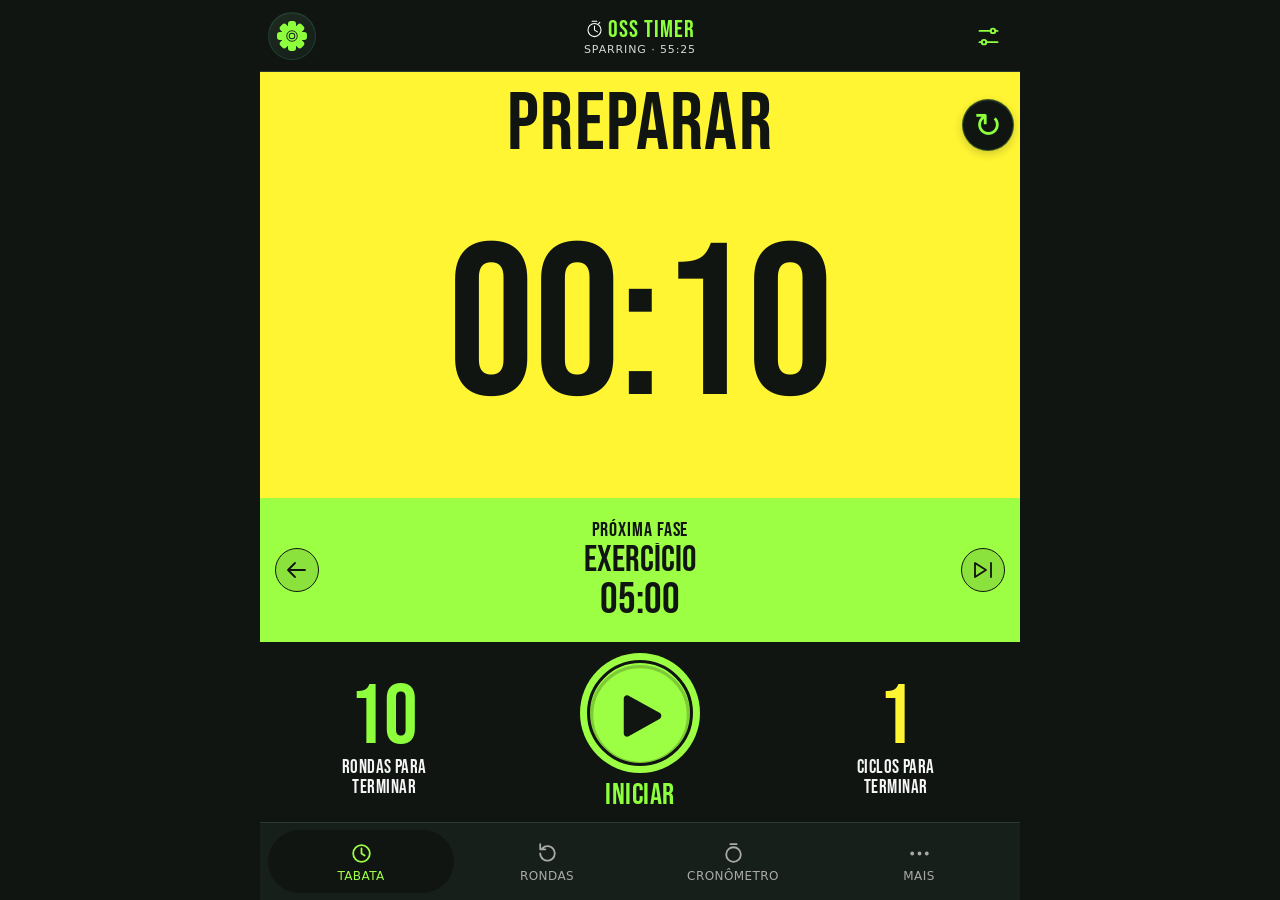
==== commit ff053f86: "fix: remove blur da barra de status no iPhone Co-authored-by: Copilot <223556219+Copilot@users.norep" ====
--- a/index.html
+++ b/index.html
@@ -8,7 +8,7 @@
   <meta name="mobile-web-app-capable" content="yes">
   <meta name="apple-mobile-web-app-capable" content="yes">
   <meta name="apple-mobile-web-app-title" content="Oss Timer">
-  <meta name="apple-mobile-web-app-status-bar-style" content="black-translucent">
+  <meta name="apple-mobile-web-app-status-bar-style" content="black">
   <title>Oss Timer — Timer de treino</title>
   <link rel="icon" href="icons/favicon.png" type="image/png">
   <link rel="apple-touch-icon" sizes="180x180" href="icons/apple-touch-icon.png">
@@ -69,8 +69,12 @@
       </header>
       <section class="phase-panel" id="rondas-phase-panel"><span class="phase-eyebrow">Fase atual</span><div class="phase-name" id="rondas-phase-name">Preparar</div><div class="phase-time" id="rondas-display">00:05</div></section>
       <section class="next-phase" id="rondas-next"><span class="next-phase-label">Próxima fase</span><div class="next-phase-details"><strong id="rondas-next-name">Exercício</strong><b id="rondas-next-time">05:00</b></div></section>
+      <section class="round-summary" aria-label="Progresso das rondas">
+        <div class="round-metric"><span>Ronda atual</span><strong><span id="rondas-current">1</span><small>de</small><span id="rondas-count">5</span></strong></div>
+        <div class="round-metric"><span>Ciclo atual</span><strong><span id="rondas-cycle-current">1</span><small>de</small><span id="rondas-cycle-count">1</span></strong></div>
+        <div class="round-metric"><span>Rondas restantes</span><strong id="rondas-left">5</strong></div>
+      </section>
       <section class="timer-controls rondas-controls">
-        <div class="remaining"><strong id="rondas-left">5</strong><span>Rondas para terminar</span></div>
         <button class="main-action" id="rondas-toggle" type="button" aria-label="Iniciar"><svg class="progress-ring" viewBox="0 0 100 100" aria-hidden="true"><circle class="progress-ring-track" cx="50" cy="50" r="44"></circle><circle class="progress-ring-value" cx="50" cy="50" r="44"></circle></svg><svg class="main-action-icon play-icon" viewBox="0 0 64 64" aria-hidden="true"><path d="M18 7C15.2 5.4 12 7.4 12 10.7v42.6c0 3.3 3.2 5.3 6 3.7l38-21.3c3-1.7 3-5.9 0-7.6L18 7Z"/></svg><span class="action-label" id="rondas-action-label">Iniciar</span></button>
       </section>
     </main>
@@ -84,11 +88,15 @@
         </span>
         <button class="icon-button" id="livre-reset" type="button" aria-label="Reiniciar">↻</button>
       </header>
-      <section class="phase-panel chronometer-panel"><span class="phase-eyebrow">Tempo decorrido</span><div class="phase-name">Cronômetro</div><div class="phase-time" id="livre-tempo">00:00</div></section>
+      <section class="phase-panel chronometer-panel"><span class="phase-eyebrow">Tempo decorrido</span><div class="phase-name">Cronômetro livre</div><div class="phase-time" id="livre-tempo" role="timer" aria-label="Tempo decorrido">00:00</div></section>
       <section class="next-phase chrono-laps">
-        <div class="latest-lap"><span>Última volta</span><strong id="livre-volta">—</strong></div>
-        <button id="marcar-volta" type="button" disabled>Marcar volta</button>
-        <ol id="livre-lista-voltas" aria-label="Voltas recentes"></ol>
+        <div class="latest-lap" aria-label="Última volta">
+          <span>Última volta <b id="livre-volta-numero">—</b></span>
+          <strong id="livre-volta">—</strong>
+          <small>Tempo acumulado <time id="livre-volta-total">—</time></small>
+        </div>
+        <button id="marcar-volta" type="button" disabled>Registrar volta</button>
+        <ol id="livre-lista-voltas" aria-label="Últimas três voltas"></ol>
       </section>
       <section class="timer-controls chrono-controls"><button class="main-action" id="livre-toggle" type="button" aria-label="Iniciar"><svg class="main-action-icon play-icon" viewBox="0 0 64 64" aria-hidden="true"><path d="M18 7C15.2 5.4 12 7.4 12 10.7v42.6c0 3.3 3.2 5.3 6 3.7l38-21.3c3-1.7 3-5.9 0-7.6L18 7Z"/></svg><span class="action-label" id="livre-action-label">Iniciar</span></button></section>
     </main>
@@ -101,7 +109,7 @@
       </nav>
       <section class="version-card" aria-label="Versão do aplicativo">
         <span class="version-mark" aria-hidden="true">OSS</span>
-        <span class="version-copy"><small>OSS TIMER · PWA</small><strong>Versão <span id="more-version">0.9.34</span></strong></span>
+        <span class="version-copy"><small>OSS TIMER · PWA</small><strong>Versão <span id="more-version">0.9.36</span></strong></span>
         <span class="version-status">ATUAL</span>
       </section>
     </main>
@@ -215,7 +223,7 @@
       </div>
       <div class="about-version-card">
         <span class="version-mark" aria-hidden="true">OSS</span>
-        <span><small>VERSÃO DO APLICATIVO</small><strong>v<span class="about-version">0.9.34</span></strong></span>
+        <span><small>VERSÃO DO APLICATIVO</small><strong>v<span class="about-version">0.9.36</span></strong></span>
         <span class="version-status">PWA</span>
       </div>
       <div class="about-creator">
--- a/style.css
+++ b/style.css
@@ -3028,3 +3028,527 @@
   #tabata-view .timer-top-tabata .brand-wordmark { font-size: 18px; }
   #tabata-view .timer-top-tabata .workout-title small { font-size: 9px; }
 }
+
+.timer-screen#rondas-view,
+.timer-screen#cronometro-view {
+  --timer-header-height: calc(68px + env(safe-area-inset-top));
+  grid-template-columns: minmax(0, 1fr);
+  grid-template-areas: none;
+  row-gap: 8px;
+  padding-bottom: 8px;
+  background:
+    radial-gradient(ellipse at 50% 34%, rgba(50, 210, 122, 0.08), transparent 58%),
+    var(--canvas);
+}
+
+.timer-screen#rondas-view {
+  grid-template-rows: var(--timer-header-height) minmax(0, 1fr) auto auto minmax(88px, 13vh);
+}
+
+.timer-screen#cronometro-view {
+  grid-template-rows: var(--timer-header-height) minmax(0, 1fr) minmax(155px, min(30vh, 220px)) minmax(88px, 13vh);
+}
+
+#rondas-view > .timer-top,
+#cronometro-view > .timer-top,
+#rondas-view > .phase-panel,
+#cronometro-view > .phase-panel,
+#rondas-view > .next-phase,
+#cronometro-view > .next-phase,
+#rondas-view > .round-summary,
+#rondas-view > .timer-controls,
+#cronometro-view > .timer-controls {
+  grid-area: auto;
+}
+
+#rondas-view .timer-top,
+#cronometro-view .timer-top {
+  grid-template-columns: 44px minmax(0, 1fr) 44px;
+  padding-right: 14px;
+  padding-left: 14px;
+}
+
+#rondas-view .workout-title,
+#cronometro-view .workout-title {
+  gap: 4px;
+}
+
+#rondas-view .phase-panel,
+#cronometro-view .phase-panel {
+  min-width: 0;
+  min-height: 0;
+  display: grid;
+  grid-template-columns: minmax(0, 1fr);
+  grid-template-rows: auto auto minmax(0, 1fr);
+  justify-items: start;
+  align-items: center;
+  gap: 6px;
+  overflow: hidden;
+  margin: 4px 14px;
+  padding: clamp(16px, 4vw, 28px);
+  border: 1px solid rgba(157, 255, 67, 0.18);
+  border-left: 4px solid var(--phase, var(--lime));
+  border-radius: 22px;
+  background: linear-gradient(145deg, #202c24, #151d18);
+  box-shadow: 0 16px 36px rgba(0, 0, 0, 0.18);
+  color: #f5f7f5;
+  text-align: left;
+}
+
+#rondas-view .phase-eyebrow,
+#cronometro-view .phase-eyebrow {
+  display: block;
+  color: var(--muted);
+  font-family: system-ui, sans-serif;
+  font-size: 11px;
+  font-weight: 750;
+  letter-spacing: 0.12em;
+  text-transform: uppercase;
+}
+
+#rondas-view .phase-name,
+#cronometro-view .phase-name {
+  grid-column: 1;
+  grid-row: 2;
+  max-width: 100%;
+  align-self: start;
+  overflow: hidden;
+  color: #f5f7f5;
+  font-family: system-ui, sans-serif;
+  font-size: clamp(20px, 5vw, 28px);
+  font-weight: 700;
+  letter-spacing: -0.035em;
+  line-height: 1.1;
+  text-overflow: ellipsis;
+  text-transform: none;
+  white-space: nowrap;
+}
+
+#rondas-view .phase-time,
+#cronometro-view .phase-time {
+  grid-column: 1;
+  grid-row: 3;
+  max-width: 100%;
+  align-self: center;
+  overflow: hidden;
+  color: var(--phase, var(--lime));
+  font-family: "Bebas Neue", Impact, sans-serif;
+  font-size: clamp(68px, 18vw, 124px);
+  font-weight: 400;
+  font-variant-numeric: tabular-nums;
+  letter-spacing: 0.015em;
+  line-height: 0.92;
+  text-overflow: clip;
+}
+
+#cronometro-view .phase-eyebrow { color: var(--orange-accent); }
+
+#cronometro-view .phase-panel {
+  border-color: rgba(255, 157, 67, 0.22);
+  border-left-color: var(--orange-accent);
+}
+
+#cronometro-view .phase-time { color: var(--lime); }
+
+#rondas-view .next-phase {
+  min-width: 0;
+  min-height: 68px;
+  display: grid;
+  grid-template-columns: minmax(0, 1fr);
+  grid-template-rows: auto auto;
+  align-content: center;
+  justify-content: stretch;
+  gap: 5px;
+  overflow: hidden;
+  margin: 0 14px;
+  padding: 10px 14px;
+  border: 1px solid color-mix(in srgb, var(--next-phase-color, var(--lime)) 28%, var(--line));
+  border-left: 4px solid var(--next-phase-color, var(--lime));
+  border-radius: 16px;
+  background: color-mix(in srgb, var(--next-phase-color, var(--lime)) 8%, #18211c);
+  color: #f5f7f5;
+  text-align: left;
+}
+
+#rondas-view .next-phase-label {
+  color: var(--next-phase-color, var(--lime));
+  font-family: system-ui, sans-serif;
+  font-size: 10px;
+  font-weight: 800;
+  letter-spacing: 0.12em;
+}
+
+#rondas-view .next-phase-details {
+  display: flex;
+  flex-direction: row;
+  align-items: center;
+  justify-content: space-between;
+  gap: 12px;
+}
+
+#rondas-view .next-phase strong {
+  color: #f5f7f5;
+  font-family: system-ui, sans-serif;
+  font-size: 16px;
+  font-weight: 650;
+  text-transform: none;
+}
+
+#rondas-view .next-phase b {
+  color: var(--next-phase-color, var(--lime));
+  font-family: "Bebas Neue", Impact, sans-serif;
+  font-size: 24px;
+  font-weight: 400;
+  font-variant-numeric: tabular-nums;
+}
+
+.round-summary {
+  min-width: 0;
+  display: grid;
+  grid-template-columns: repeat(3, minmax(0, 1fr));
+  gap: 8px;
+  margin: 0 14px;
+}
+
+.round-metric {
+  min-width: 0;
+  min-height: 66px;
+  display: flex;
+  flex-direction: column;
+  align-items: flex-start;
+  justify-content: center;
+  gap: 5px;
+  padding: 8px 10px;
+  border: 1px solid var(--line);
+  border-radius: 14px;
+  background: rgba(24, 33, 28, 0.86);
+}
+
+.round-metric > span {
+  overflow: hidden;
+  color: var(--muted);
+  font-size: clamp(9px, 2.8vw, 11px);
+  font-weight: 650;
+  line-height: 1.1;
+  text-overflow: ellipsis;
+  white-space: nowrap;
+}
+
+.round-metric > strong {
+  min-width: 0;
+  display: flex;
+  align-items: baseline;
+  gap: 4px;
+  color: var(--lime);
+  font-family: "Bebas Neue", Impact, sans-serif;
+  font-size: clamp(20px, 5.2vw, 27px);
+  font-weight: 400;
+  font-variant-numeric: tabular-nums;
+  line-height: 1;
+}
+
+.round-metric > strong small {
+  color: var(--muted);
+  font-family: system-ui, sans-serif;
+  font-size: 10px;
+}
+
+#rondas-view .timer-controls,
+#cronometro-view .timer-controls {
+  min-width: 0;
+  min-height: 0;
+  display: flex;
+  align-items: center;
+  justify-content: center;
+  padding: 0 14px 6px;
+  background: transparent;
+}
+
+#rondas-view .timer-controls .main-action,
+#cronometro-view .timer-controls .main-action {
+  position: relative;
+  isolation: auto;
+  width: min(100%, 340px);
+  height: 64px;
+  min-height: 64px;
+  display: flex;
+  flex-direction: row;
+  align-items: center;
+  justify-content: center;
+  gap: 12px;
+  overflow: hidden;
+  padding: 0 20px;
+  border: 1px solid rgba(157, 255, 67, 0.38);
+  border-radius: 18px;
+  background: var(--lime);
+  box-shadow: 0 8px 24px rgba(157, 255, 67, 0.12);
+  color: var(--ink);
+}
+
+#rondas-view .timer-controls .main-action::before,
+#cronometro-view .timer-controls .main-action::before,
+#rondas-view .timer-controls .progress-ring,
+#cronometro-view .timer-controls .progress-ring {
+  display: none;
+}
+
+#rondas-view .timer-controls .main-action-icon,
+#cronometro-view .timer-controls .main-action-icon {
+  position: static;
+  z-index: auto;
+  width: 23px;
+  height: 23px;
+  flex: 0 0 auto;
+  fill: currentColor;
+  transform: none;
+}
+
+#rondas-view .timer-controls .main-action .action-label,
+#cronometro-view .timer-controls .main-action .action-label {
+  position: static;
+  display: block;
+  color: inherit;
+  font-family: system-ui, sans-serif;
+  font-size: 14px;
+  font-weight: 800;
+  letter-spacing: 0.04em;
+  line-height: 1;
+}
+
+#rondas-view .timer-controls .main-action.is-running,
+#cronometro-view .timer-controls .main-action.is-running {
+  border-color: rgba(241, 55, 43, 0.42);
+  background: #f1372b;
+  color: #fff;
+  box-shadow: 0 8px 24px rgba(241, 55, 43, 0.12);
+}
+
+#cronometro-view .phase-panel {
+  grid-template-rows: auto auto minmax(0, 1fr);
+}
+
+#cronometro-view .chrono-laps {
+  min-width: 0;
+  min-height: 0;
+  display: grid;
+  grid-template-columns: minmax(0, 1fr) auto;
+  grid-template-rows: auto minmax(0, 1fr);
+  align-content: stretch;
+  justify-content: stretch;
+  gap: 8px 12px;
+  overflow: hidden;
+  margin: 0 14px;
+  padding: 12px 14px;
+  border: 1px solid var(--line);
+  border-top: 3px solid var(--orange-accent);
+  border-radius: 18px;
+  background: linear-gradient(145deg, #1d2922, #151d18);
+  color: #f5f7f5;
+  text-align: left;
+}
+
+#cronometro-view .latest-lap {
+  min-width: 0;
+  display: flex;
+  flex-direction: column;
+  align-items: flex-start;
+  justify-content: center;
+  gap: 2px;
+}
+
+#cronometro-view .latest-lap > span {
+  color: var(--muted);
+  font-family: system-ui, sans-serif;
+  font-size: 10px;
+  font-weight: 750;
+  letter-spacing: 0.08em;
+  text-transform: uppercase;
+}
+
+#cronometro-view .latest-lap > span b {
+  margin-left: 4px;
+  color: var(--orange-accent);
+}
+
+#cronometro-view .latest-lap strong {
+  color: var(--lime);
+  font-family: "Bebas Neue", Impact, sans-serif;
+  font-size: clamp(30px, 8vw, 44px);
+  font-variant-numeric: tabular-nums;
+  font-weight: 400;
+  line-height: 0.95;
+}
+
+#cronometro-view .latest-lap > small {
+  color: var(--muted);
+  font-size: 10px;
+  line-height: 1.2;
+}
+
+#cronometro-view .latest-lap time { color: #f5f7f5; }
+
+#cronometro-view .chrono-laps > button {
+  min-width: 112px;
+  min-height: 44px;
+  align-self: center;
+  padding: 8px 12px;
+  border: 1px solid rgba(157, 255, 67, 0.28);
+  border-radius: 14px;
+  background: rgba(157, 255, 67, 0.1);
+  color: var(--lime);
+  font-size: 11px;
+  font-weight: 750;
+  line-height: 1.2;
+  text-transform: uppercase;
+}
+
+#cronometro-view .chrono-laps > button:disabled {
+  border-color: var(--line);
+  background: rgba(255, 255, 255, 0.03);
+  color: #849188;
+  cursor: not-allowed;
+}
+
+#cronometro-view .chrono-laps > ol {
+  min-width: 0;
+  min-height: 0;
+  grid-column: 1 / -1;
+  display: grid;
+  grid-template-rows: repeat(3, minmax(0, 1fr));
+  gap: 2px;
+  overflow: hidden;
+  margin: 0;
+  padding: 0;
+  color: #c3cec6;
+  font-family: system-ui, sans-serif;
+  font-size: 11px;
+  list-style: none;
+  white-space: nowrap;
+}
+
+#cronometro-view .chrono-laps li {
+  min-width: 0;
+  display: grid;
+  grid-template-columns: minmax(0, 1fr) auto minmax(0, 1fr);
+  align-items: center;
+  gap: 8px;
+  padding-top: 3px;
+  border-top: 1px solid rgba(255, 255, 255, 0.07);
+}
+
+#cronometro-view .chrono-laps .laps-empty {
+  display: block;
+  align-self: center;
+  color: #849188;
+  font-size: 10px;
+  text-align: center;
+  white-space: normal;
+}
+
+#cronometro-view .lap-number {
+  overflow: hidden;
+  color: #d7e2da;
+  text-overflow: ellipsis;
+}
+
+#cronometro-view .lap-split {
+  color: var(--lime);
+  font-variant-numeric: tabular-nums;
+  font-weight: 750;
+}
+
+#cronometro-view .lap-total {
+  overflow: hidden;
+  color: var(--muted);
+  font-size: 10px;
+  text-align: right;
+  text-overflow: ellipsis;
+}
+
+@media (orientation: landscape) and (max-height: 500px) {
+  .timer-screen#rondas-view,
+  .timer-screen#cronometro-view {
+    --timer-header-height: calc(52px + env(safe-area-inset-top));
+    grid-template-columns: minmax(0, 1.1fr) minmax(280px, 0.9fr);
+    row-gap: 4px;
+    column-gap: 0;
+  }
+
+  .timer-screen#rondas-view {
+    grid-template-rows: var(--timer-header-height) minmax(0, 1fr) auto auto;
+    grid-template-areas:
+      "header header"
+      "phase next"
+      "phase summary"
+      "phase controls";
+  }
+
+  .timer-screen#cronometro-view {
+    grid-template-rows: var(--timer-header-height) minmax(0, 1fr) minmax(76px, 18vh);
+    grid-template-areas:
+      "header header"
+      "phase laps"
+      "phase controls";
+  }
+
+  #rondas-view > .timer-top,
+  #cronometro-view > .timer-top { grid-area: header; }
+  #rondas-view > .phase-panel,
+  #cronometro-view > .phase-panel { grid-area: phase; }
+  #rondas-view > .next-phase { grid-area: next; }
+  #rondas-view > .round-summary { grid-area: summary; }
+  #rondas-view > .timer-controls { grid-area: controls; }
+  #cronometro-view > .chrono-laps { grid-area: laps; }
+  #cronometro-view > .timer-controls { grid-area: controls; }
+
+  #rondas-view .phase-panel,
+  #cronometro-view .phase-panel {
+    margin: 4px 10px;
+    padding: 12px 18px;
+  }
+
+  #rondas-view .phase-time,
+  #cronometro-view .phase-time { font-size: clamp(64px, 20vh, 98px); }
+
+  #rondas-view .next-phase { margin: 0 10px; }
+  .round-summary { margin: 0 10px; gap: 5px; }
+  .round-metric { min-height: 54px; padding: 6px 8px; }
+
+  #rondas-view .timer-controls,
+  #cronometro-view .timer-controls { padding: 0 10px 4px; }
+
+  #rondas-view .timer-controls .main-action,
+  #cronometro-view .timer-controls .main-action {
+    width: 100%;
+    height: 54px;
+    min-height: 54px;
+  }
+
+  #cronometro-view .chrono-laps {
+    grid-template-columns: minmax(0, 1fr);
+    grid-template-rows: auto auto minmax(0, 1fr);
+    gap: 4px;
+    margin: 4px 10px;
+    padding: 8px 12px;
+  }
+
+  #cronometro-view .latest-lap { min-height: 44px; }
+  #cronometro-view .latest-lap strong { font-size: clamp(24px, 7vh, 34px); }
+  #cronometro-view .chrono-laps > button { grid-row: 2; width: 100%; }
+  #cronometro-view .chrono-laps > ol { grid-row: 3; }
+}
+
+@media (max-width: 360px) {
+  #rondas-view .timer-top,
+  #cronometro-view .timer-top { grid-template-columns: 40px minmax(0, 1fr) 40px; }
+  .round-summary { gap: 5px; margin-right: 10px; margin-left: 10px; }
+  .round-metric { padding-right: 7px; padding-left: 7px; }
+  #cronometro-view .chrono-laps { margin-right: 10px; margin-left: 10px; padding-right: 10px; padding-left: 10px; }
+  #cronometro-view .chrono-laps > button { min-width: 98px; font-size: 10px; }
+  #cronometro-view .chrono-laps li { gap: 5px; font-size: 10px; }
+}
+
+@media (prefers-reduced-motion: reduce) {
+  #rondas-view .timer-controls .main-action,
+  #cronometro-view .timer-controls .main-action { transition: none; }
+}
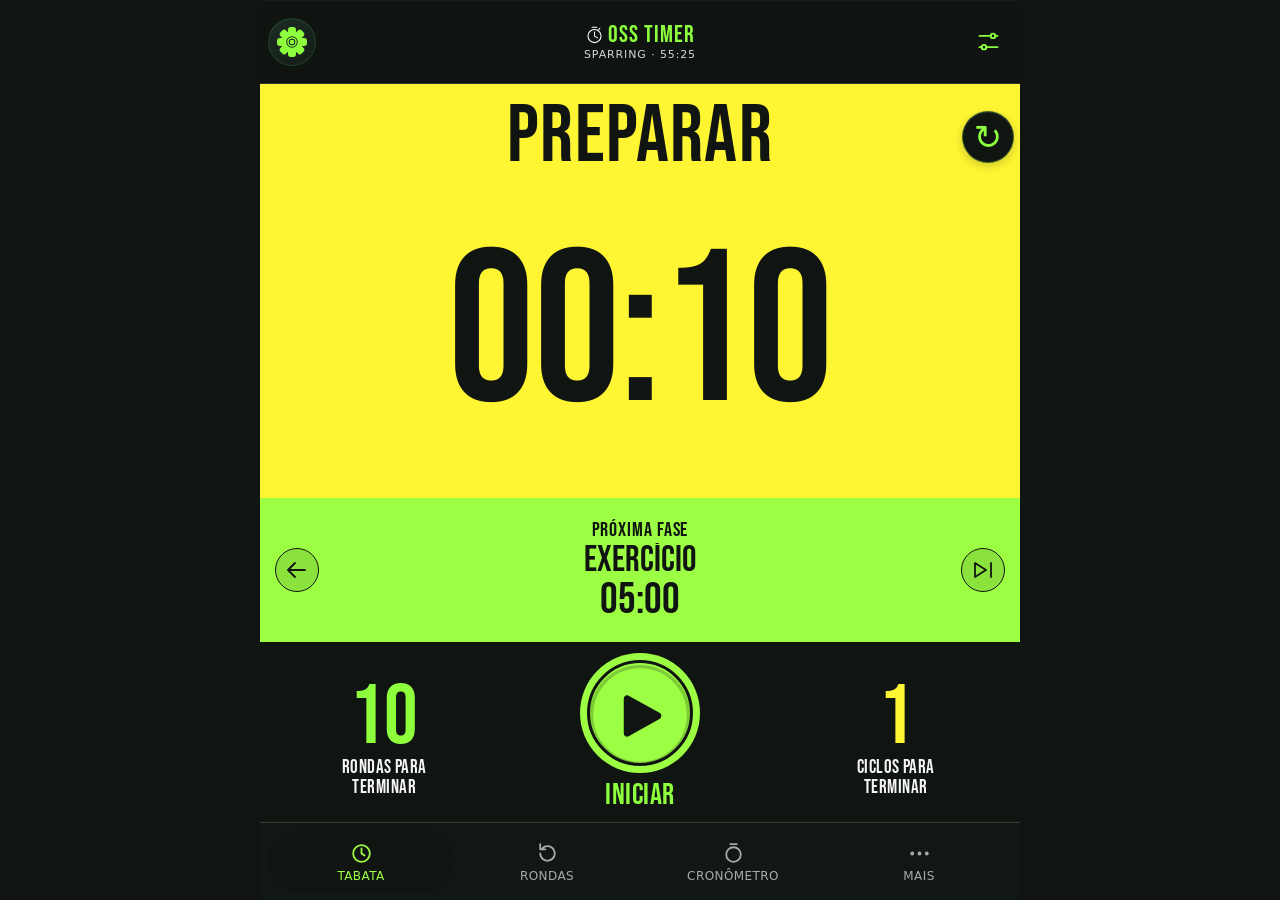
==== commit fd5082c2: "fix: ios notch spacing and audio resume" ====
--- a/index.html
+++ b/index.html
@@ -223,7 +223,7 @@
       </div>
       <div class="about-version-card">
         <span class="version-mark" aria-hidden="true">OSS</span>
-        <span><small>VERSÃO DO APLICATIVO</small><strong>v<span class="about-version">0.9.36</span></strong></span>
+        <span><small>VERSÃO DO APLICATIVO</small><strong>v<span class="about-version">0.9.41</span></strong></span>
         <span class="version-status">PWA</span>
       </div>
       <div class="about-creator">
@@ -249,7 +249,7 @@
       <h2>Dados que não coletamos</h2>
       <p>O OSS Timer não solicita cadastro, nome, e-mail ou localização e não utiliza anúncios, cookies de rastreamento ou ferramentas de análise de uso. O cronômetro e as voltas funcionam no próprio aparelho.</p>
       <h2>Áudio e voz</h2>
-      <p>Quando habilitados, os sinais sonoros são gerados no aparelho. A leitura por voz usa os recursos de síntese de fala disponíveis no navegador ou sistema operacional; a disponibilidade e o processamento de voz dependem da plataforma escolhida pelo usuário.</p>
+      <p>Quando habilitados, os sinais sonoros são gerados no aparelho. No iPhone, a voz usa clipes de áudio incluídos no aplicativo e reproduzidos pelo Web Audio, sem depender da síntese de fala do iOS; em outros dispositivos, usa a voz disponível no navegador ou sistema operacional. Os clipes não são enviados a um servidor.</p>
       <h2>Funcionamento offline e serviços externos</h2>
       <p>O navegador pode guardar os arquivos do aplicativo em cache para permitir o uso offline e atualizar esses arquivos quando houver conexão. O aplicativo não transmite seus treinos ou preferências durante esse processo. O link para o GitHub só é acessado se você escolher abri-lo e, nesse caso, valem também as políticas do serviço externo.</p>
       <h2>Controle e exclusão</h2>
--- a/style.css
+++ b/style.css
@@ -21,6 +21,10 @@
   --rest: #f1372b;
   --orange-accent: #ff9d43;
   --phase: var(--lime);
+  --safe-top: max(12px, env(safe-area-inset-top));
+  --safe-right: max(0px, env(safe-area-inset-right));
+  --safe-bottom: max(0px, env(safe-area-inset-bottom));
+  --safe-left: max(0px, env(safe-area-inset-left));
 }
 
 * { box-sizing: border-box; }
@@ -64,23 +68,23 @@
   height: 100vh;
   height: 100dvh;
   margin: 0 auto;
-  padding-right: env(safe-area-inset-right);
-  padding-left: env(safe-area-inset-left);
+  padding-right: var(--safe-right);
+  padding-left: var(--safe-left);
   overflow: hidden;
   background: var(--canvas);
 }
 
 .screen {
   width: 100%;
-  height: calc(100vh - 78px - env(safe-area-inset-bottom));
-  height: calc(100dvh - 78px - env(safe-area-inset-bottom));
+  height: calc(100vh - 78px - var(--safe-bottom));
+  height: calc(100dvh - 78px - var(--safe-bottom));
   overflow: hidden;
-  padding-top: env(safe-area-inset-top);
+  padding-top: var(--safe-top);
   background: var(--canvas);
 }
 
 .timer-screen {
-  --timer-header-height: calc(72px + env(safe-area-inset-top));
+  --timer-header-height: calc(72px + var(--safe-top));
   display: grid;
   grid-template-rows: var(--timer-header-height) minmax(0, 1fr) minmax(76px, 11vh) 44px minmax(194px, 24vh);
   padding-top: 0;
@@ -97,9 +101,10 @@
   grid-template-columns: 44px minmax(0, 1fr) auto;
   gap: 8px;
   align-items: center;
-  padding: calc(8px + env(safe-area-inset-top)) 12px 8px;
+  padding: calc(10px + var(--safe-top)) 12px 8px;
   border-bottom: 1px solid var(--line);
-  background: var(--canvas);
+  background: rgba(16, 21, 18, 0.98);
+  box-shadow: inset 0 1px 0 rgba(255, 255, 255, 0.04);
 }
 
 .timer-actions {
@@ -603,20 +608,21 @@
 .tab-bar {
   position: fixed;
   z-index: 20;
-  right: env(safe-area-inset-right);
+  right: var(--safe-right);
   bottom: 0;
-  left: env(safe-area-inset-left);
+  left: var(--safe-left);
   width: auto;
   max-width: 760px;
-  height: calc(78px + env(safe-area-inset-bottom));
+  height: calc(78px + var(--safe-bottom));
   display: grid;
   grid-template-columns: repeat(4, minmax(0, 1fr));
   margin: 0 auto;
-  padding: 7px 8px max(7px, env(safe-area-inset-bottom));
+  padding: 7px 8px max(7px, var(--safe-bottom));
   border-top: 1px solid var(--line);
-  background: rgba(24, 33, 28, 0.96);
-  -webkit-backdrop-filter: blur(16px);
-  backdrop-filter: blur(16px);
+  background: rgba(18, 25, 21, 0.98);
+  -webkit-backdrop-filter: none;
+  backdrop-filter: none;
+  box-shadow: 0 -1px 0 rgba(255, 255, 255, 0.03);
 }
 
 .tab-button {
@@ -653,7 +659,7 @@
 
 .screen:not(.timer-screen) {
   overflow-y: auto;
-  padding: max(22px, env(safe-area-inset-top)) 16px 28px;
+  padding: max(22px, var(--safe-top)) 16px 28px;
   scrollbar-width: thin;
   scrollbar-color: var(--surface-raised) transparent;
 }
@@ -1220,8 +1226,7 @@
   grid-template-columns: minmax(72px, 1fr) minmax(0, 2fr) minmax(72px, 1fr);
   min-height: 72px;
   padding: 8px 18px;
-  background: rgba(16, 21, 18, 0.96);
-  backdrop-filter: blur(16px);
+  background: var(--canvas);
 }
 
 #editor-panel .editor-header > button {
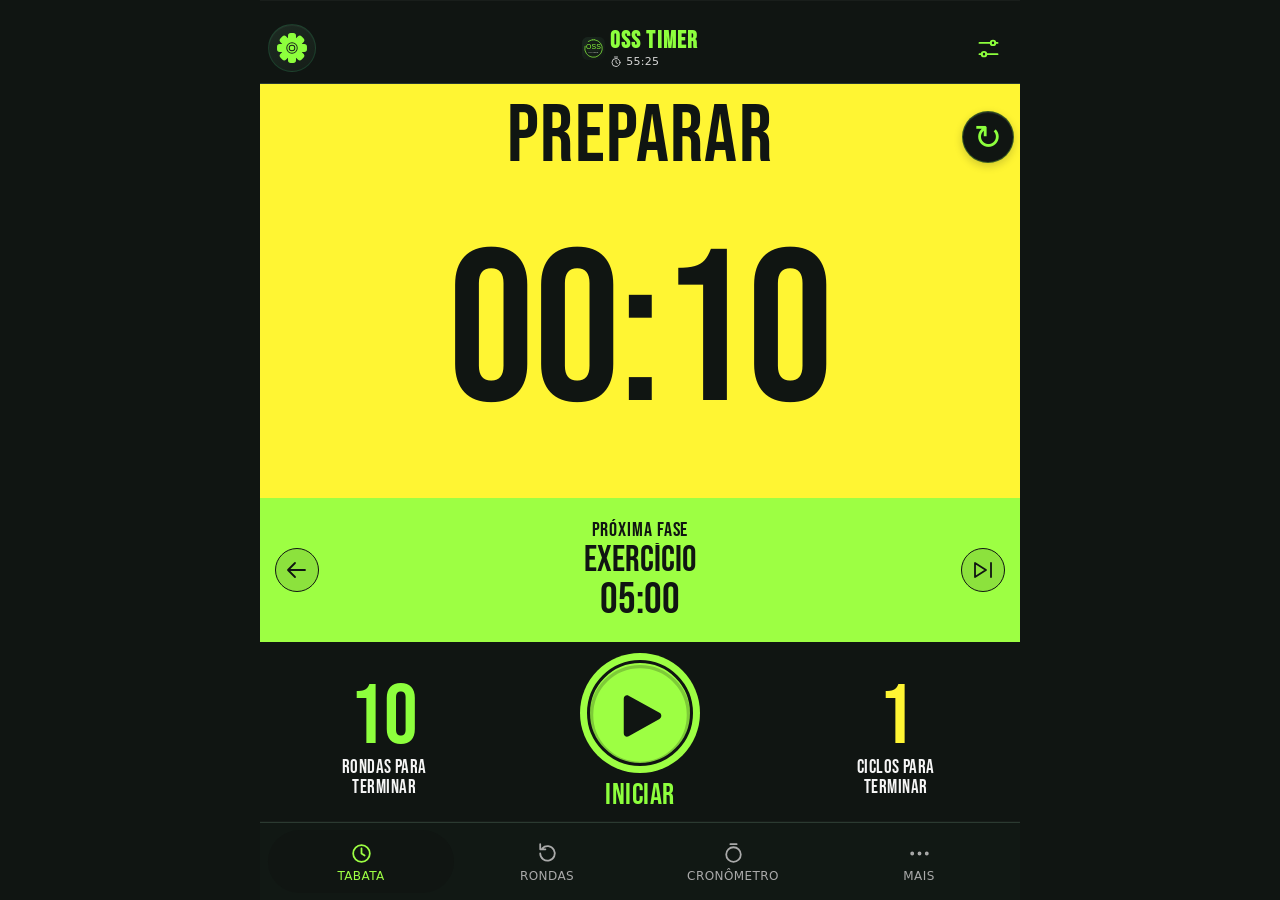
==== commit 1e8cefae: "feat: finaliza ajustes e auditoria do OSS Timer Co-authored-by: Copilot <223556219+Copilot@users.nor" ====
--- a/index.html
+++ b/index.html
@@ -30,8 +30,7 @@
           <button class="icon-button" id="open-ajustes" type="button" aria-label="Abrir ajustes"><svg viewBox="0 0 32 32" aria-hidden="true"><g fill="currentColor"><circle cx="16" cy="16" r="10.5"/><rect x="12.5" y="0.8" width="7" height="11" rx="2.2"/><rect x="12.5" y="0.8" width="7" height="11" rx="2.2" transform="rotate(45 16 16)"/><rect x="12.5" y="0.8" width="7" height="11" rx="2.2" transform="rotate(90 16 16)"/><rect x="12.5" y="0.8" width="7" height="11" rx="2.2" transform="rotate(135 16 16)"/><rect x="12.5" y="0.8" width="7" height="11" rx="2.2" transform="rotate(180 16 16)"/><rect x="12.5" y="0.8" width="7" height="11" rx="2.2" transform="rotate(225 16 16)"/><rect x="12.5" y="0.8" width="7" height="11" rx="2.2" transform="rotate(270 16 16)"/><rect x="12.5" y="0.8" width="7" height="11" rx="2.2" transform="rotate(315 16 16)"/></g><circle cx="16" cy="16" r="4.3" fill="none" stroke="var(--surface)" stroke-width="3.6"/><circle cx="16" cy="16" r="4.3" fill="none" stroke="currentColor" stroke-width="1.6"/></svg></button>
         </div>
         <span class="workout-title">
-          <span class="brand-lockup"><svg viewBox="0 0 32 32" aria-hidden="true"><circle cx="16" cy="17" r="11"/><path d="M16 10v7l5 3M12 2h8M23 6l2-2"/></svg><span class="brand-wordmark">OSS TIMER</span></span>
-          <small><span id="workout-name">SPARRING</span><span aria-hidden="true"> · </span><span id="workout-total">55:25</span></small>
+          <span class="brand-lockup"><img class="brand-logo" src="icons/oss-timer-app-icon.svg" alt="" aria-hidden="true"><span class="brand-copy"><strong class="brand-wordmark">OSS TIMER</strong><small class="workout-meta"><svg viewBox="0 0 24 24" aria-hidden="true"><circle cx="12" cy="13" r="8"/><path d="M12 9v4l3 2M9 2h6"/></svg><span id="workout-total">55:25</span></small></span></span>
         </span>
         <div class="timer-head-trailing">
           <button class="icon-button" id="configurar-sparring" type="button" aria-label="Configurar treino Sparring"><svg viewBox="0 0 24 24" aria-hidden="true"><path d="M4 7h10M18 7h2M4 17h2m4 0h10"/><circle cx="16" cy="7" r="2"/><circle cx="8" cy="17" r="2"/></svg></button>
@@ -42,6 +41,7 @@
         <div class="phase-name" id="phase-name">Preparar</div>
         <button class="icon-button phase-reset" id="reset-timer" type="button" aria-label="Reiniciar Sparring">↻</button>
         <div class="phase-time" id="timer-display" role="timer">00:10</div>
+        <div class="selected-workout-name" id="workout-name">SPARRING JIU-JITSU</div>
       </section>
       <section class="next-phase" id="next-phase">
         <button class="phase-side-action" id="previous-phase" type="button" aria-label="Fase anterior"><svg viewBox="0 0 24 24" aria-hidden="true"><path d="M10 5 3 12l7 7M4 12h16"/></svg></button>
@@ -62,7 +62,7 @@
       <header class="timer-top">
         <button class="icon-button" id="open-ajustes-rondas" type="button" aria-label="Abrir ajustes"><svg viewBox="0 0 32 32" aria-hidden="true"><g fill="currentColor"><circle cx="16" cy="16" r="10.5"/><rect x="12.5" y="0.8" width="7" height="11" rx="2.2"/><rect x="12.5" y="0.8" width="7" height="11" rx="2.2" transform="rotate(45 16 16)"/><rect x="12.5" y="0.8" width="7" height="11" rx="2.2" transform="rotate(90 16 16)"/><rect x="12.5" y="0.8" width="7" height="11" rx="2.2" transform="rotate(135 16 16)"/><rect x="12.5" y="0.8" width="7" height="11" rx="2.2" transform="rotate(180 16 16)"/><rect x="12.5" y="0.8" width="7" height="11" rx="2.2" transform="rotate(225 16 16)"/><rect x="12.5" y="0.8" width="7" height="11" rx="2.2" transform="rotate(270 16 16)"/><rect x="12.5" y="0.8" width="7" height="11" rx="2.2" transform="rotate(315 16 16)"/></g><circle cx="16" cy="16" r="4.3" fill="none" stroke="var(--surface)" stroke-width="3.6"/><circle cx="16" cy="16" r="4.3" fill="none" stroke="currentColor" stroke-width="1.6"/></svg></button>
         <button class="workout-title" id="rondas-configurar" type="button">
-          <span class="brand-lockup"><svg viewBox="0 0 32 32" aria-hidden="true"><circle cx="16" cy="17" r="11"/><path d="M16 10v7l5 3M12 2h8M23 6l2-2"/></svg><span class="brand-wordmark">OSS TIMER</span></span>
+          <span class="brand-lockup"><img class="brand-logo" src="icons/oss-timer-app-icon.svg" alt="" aria-hidden="true"><span class="brand-wordmark">OSS TIMER</span></span>
           <small>RONDAS<span aria-hidden="true"> · </span><span id="rondas-total">25:05</span></small>
         </button>
         <button class="icon-button" id="rondas-reset" type="button" aria-label="Reiniciar rondas">↻</button>
@@ -83,7 +83,7 @@
       <header class="timer-top">
         <button class="icon-button" id="open-ajustes-crono" type="button" aria-label="Abrir ajustes"><svg viewBox="0 0 32 32" aria-hidden="true"><g fill="currentColor"><circle cx="16" cy="16" r="10.5"/><rect x="12.5" y="0.8" width="7" height="11" rx="2.2"/><rect x="12.5" y="0.8" width="7" height="11" rx="2.2" transform="rotate(45 16 16)"/><rect x="12.5" y="0.8" width="7" height="11" rx="2.2" transform="rotate(90 16 16)"/><rect x="12.5" y="0.8" width="7" height="11" rx="2.2" transform="rotate(135 16 16)"/><rect x="12.5" y="0.8" width="7" height="11" rx="2.2" transform="rotate(180 16 16)"/><rect x="12.5" y="0.8" width="7" height="11" rx="2.2" transform="rotate(225 16 16)"/><rect x="12.5" y="0.8" width="7" height="11" rx="2.2" transform="rotate(270 16 16)"/><rect x="12.5" y="0.8" width="7" height="11" rx="2.2" transform="rotate(315 16 16)"/></g><circle cx="16" cy="16" r="4.3" fill="none" stroke="var(--surface)" stroke-width="3.6"/><circle cx="16" cy="16" r="4.3" fill="none" stroke="currentColor" stroke-width="1.6"/></svg></button>
         <span class="workout-title">
-          <span class="brand-lockup"><svg viewBox="0 0 32 32" aria-hidden="true"><circle cx="16" cy="17" r="11"/><path d="M16 10v7l5 3M12 2h8M23 6l2-2"/></svg><span class="brand-wordmark">OSS TIMER</span></span>
+          <span class="brand-lockup"><img class="brand-logo" src="icons/oss-timer-app-icon.svg" alt="" aria-hidden="true"><span class="brand-wordmark">OSS TIMER</span></span>
           <small>CRONÔMETRO</small>
         </span>
         <button class="icon-button" id="livre-reset" type="button" aria-label="Reiniciar">↻</button>
@@ -104,12 +104,14 @@
     <main class="screen" id="mais-view" hidden>
       <header class="page-heading"><span class="brand-wordmark">OSS TIMER</span><h1>Mais</h1><p>Seu treino, seu ritmo.</p></header>
       <nav class="more-list">
+        <button data-panel="tutorial" type="button"><span>Como usar o aplicativo</span><b>›</b></button>
+        <button data-panel="historico" type="button"><span>Histórico de treinos</span><b>›</b></button>
         <button data-panel="sobre" type="button"><span>Sobre</span><b>›</b></button>
         <button data-panel="politica" type="button"><span>Política de Privacidade</span><b>›</b></button>
       </nav>
       <section class="version-card" aria-label="Versão do aplicativo">
         <span class="version-mark" aria-hidden="true">OSS</span>
-        <span class="version-copy"><small>OSS TIMER · PWA</small><strong>Versão <span id="more-version">0.9.36</span></strong></span>
+        <span class="version-copy"><small>OSS TIMER · PWA</small><strong>Versão <span id="more-version">0.9.48</span></strong></span>
         <span class="version-status">ATUAL</span>
       </section>
     </main>
@@ -135,10 +137,15 @@
         <label class="toggle-row"><span><strong>Instruções por voz</strong><small>Ouça as fases e os avisos do treino</small></span><input id="ajuste-voz" type="checkbox"></label>
         <label class="toggle-row"><span><strong>Sinais sonoros</strong><small>Bipes e alertas durante o treino</small></span><input id="ajuste-bipes" type="checkbox"></label>
         <div class="voice-controls">
-          <label class="settings-field" for="voz-selecao"><span>Voz em português</span><select id="voz-selecao"></select></label>
+          <label class="settings-field" for="voz-selecao"><span>Voz em português</span><select id="voz-selecao" aria-describedby="status-voz voice-music-warning"></select></label>
+          <label class="settings-field" for="voz-variacao"><span>Variante da voz</span><select id="voz-variacao"><option value="natural">Natural</option><option value="grave">Grave</option></select></label>
           <button class="voice-test" id="testar-voz" type="button"><svg viewBox="0 0 24 24" aria-hidden="true"><path d="M11 5 6 9H3v6h3l5 4V5Z"/><path d="M15 9a5 5 0 0 1 0 6m3-9a9 9 0 0 1 0 12"/></svg><span>Testar voz</span></button>
-          <p id="status-voz" class="voice-status" role="status" aria-live="polite">Voz: indisponível</p>
-        </div>
+          <p id="status-voz" class="voice-status" role="status" aria-live="polite">A voz OSS incluída mantém a música tocando.</p>
+          <p class="voice-music-warning">A voz OSS incluída é a opção padrão e funciona offline sem interromper outras mídias. Vozes do aparelho, como Luciana, podem pausar ou interromper músicas como o Spotify.</p>
+        </div>
+        <label class="volume-control" for="volume-voz"><span><strong>Volume da voz</strong><output id="volume-voz-valor" for="volume-voz">150%</output></span><input id="volume-voz" type="range" min="50" max="250" step="10"></label>
+        <label class="volume-control" for="volume-bipes"><span><strong>Volume dos sinais</strong><output id="volume-bipes-valor" for="volume-bipes">100%</output></span><input id="volume-bipes" type="range" min="50" max="250" step="10"></label>
+        <p class="audio-mix-note">A variante grave usa a mesma voz em tom mais baixo; no iPhone, a voz continua funcionando offline e com a música.</p>
       </section>
       <section class="settings-group" aria-labelledby="settings-screen-title">
         <h2 id="settings-screen-title">Durante o treino</h2>
@@ -151,54 +158,87 @@
     </div>
   </section>
 
+  <section class="modal" id="historico-panel" hidden>
+    <header class="modal-header"><button data-close="historico-panel" type="button">Voltar</button><h1>Histórico</h1><span></span></header>
+    <div class="modal-content history-content">
+      <p class="history-intro">Suas sessões ficam salvas somente neste aparelho.</p>
+      <button id="apagar-historico" class="history-clear" type="button" hidden>Apagar todo o histórico</button>
+      <p id="historico-vazio" class="history-empty" hidden>Nenhum treino registrado ainda. As sessões concluídas aparecerão aqui.</p>
+      <div id="historico-lista" class="history-list"></div>
+    </div>
+  </section>
+
+  <section class="modal tutorial-panel" id="tutorial-panel" role="dialog" aria-modal="true" aria-labelledby="tutorial-title" hidden>
+    <header class="modal-header">
+      <button data-close="tutorial-panel" type="button">Fechar</button>
+      <h1 id="tutorial-title">Como usar</h1>
+      <span></span>
+    </header>
+    <div class="modal-content tutorial-content">
+      <div class="tutorial-progress" role="status" aria-live="polite">
+        <span id="tutorial-step-label">Passo 1 de 4</span>
+        <div class="tutorial-progress-track" aria-hidden="true"><span id="tutorial-progress-value"></span></div>
+      </div>
+      <section class="tutorial-step" data-tutorial-step="0" aria-labelledby="tutorial-step-title-0">
+        <div class="tutorial-illustration" aria-hidden="true">
+          <svg viewBox="0 0 280 180"><rect x="44" y="15" width="192" height="150" rx="22" fill="#17211a" stroke="#394a3d" stroke-width="2"/><rect x="57" y="30" width="166" height="74" rx="12" fill="#f5ff27"/><text x="140" y="61" fill="#101512" font-size="12" font-weight="700" text-anchor="middle">FASE ATUAL</text><text x="140" y="90" fill="#101512" font-size="34" font-weight="800" text-anchor="middle">05:00</text><rect x="57" y="112" width="78" height="38" rx="10" fill="#26352b"/><rect x="145" y="112" width="78" height="38" rx="10" fill="#26352b"/><text x="96" y="136" fill="#dce8df" font-size="10" text-anchor="middle">TABATA</text><text x="184" y="136" fill="#dce8df" font-size="10" text-anchor="middle">RONDAS</text><circle cx="140" cy="139" r="8" fill="#9bff3d"/></svg>
+        </div>
+        <p class="tutorial-eyebrow">PASSO 1 · ESCOLHA</p>
+        <h2 id="tutorial-step-title-0" tabindex="-1">Escolha como quer treinar</h2>
+        <p>Use as abas na parte de baixo: <strong>Tabata</strong> para intervalos personalizados, <strong>Rondas</strong> para rounds de luta ou <strong>Cronômetro</strong> para contar o tempo livre.</p>
+      </section>
+      <section class="tutorial-step" data-tutorial-step="1" aria-labelledby="tutorial-step-title-1" hidden>
+        <div class="tutorial-illustration" aria-hidden="true">
+          <svg viewBox="0 0 280 180"><circle cx="140" cy="88" r="58" fill="#17211a" stroke="#9bff3d" stroke-width="8"/><circle cx="140" cy="88" r="45" fill="none" stroke="#35463a" stroke-width="3"/><path d="M130 66v44l36-22z" fill="#9bff3d"/><path d="M39 54h44M39 69h31M198 115h43M211 130h30" stroke="#8fa096" stroke-width="5" stroke-linecap="round"/><circle cx="56" cy="111" r="7" fill="#f5ff27"/><circle cx="224" cy="55" r="7" fill="#69d8ff"/></svg>
+        </div>
+        <p class="tutorial-eyebrow">PASSO 2 · CONTROLE</p>
+        <h2 id="tutorial-step-title-1" tabindex="-1">Comece e controle o timer</h2>
+        <p>Toque no botão grande para <strong>iniciar</strong>. Toque novamente para pausar e retomar. Use as setas para voltar ou pular uma fase. O tempo e a próxima etapa aparecem na tela.</p>
+      </section>
+      <section class="tutorial-step" data-tutorial-step="2" aria-labelledby="tutorial-step-title-2" hidden>
+        <div class="tutorial-illustration" aria-hidden="true">
+          <svg viewBox="0 0 280 180"><rect x="53" y="19" width="174" height="142" rx="18" fill="#17211a" stroke="#394a3d" stroke-width="2"/><text x="140" y="44" fill="#f4f7f4" font-size="13" font-weight="700" text-anchor="middle">AJUSTAR SPARRING</text><rect x="67" y="57" width="146" height="39" rx="10" fill="#25342a"/><text x="78" y="73" fill="#9eaca2" font-size="9">TEMPO POR ROUND</text><text x="78" y="88" fill="#f5ff27" font-size="14" font-weight="700">05:00</text><circle cx="190" cy="77" r="13" fill="#334639"/><path d="M190 70v14M183 77h14" stroke="#9bff3d" stroke-width="2"/><rect x="67" y="105" width="146" height="39" rx="10" fill="#25342a"/><text x="78" y="121" fill="#9eaca2" font-size="9">QUANTIDADE DE ROUNDS</text><text x="78" y="136" fill="#f5ff27" font-size="14" font-weight="700">10</text><circle cx="190" cy="125" r="13" fill="#334639"/><path d="M190 118v14M183 125h14" stroke="#9bff3d" stroke-width="2"/></svg>
+        </div>
+          <p class="tutorial-eyebrow">PASSO 3 · PERSONALIZE</p>
+        <h2 id="tutorial-step-title-2" tabindex="-1">Ajuste seu treino</h2>
+        <p>Toque no ícone de controles para editar o Sparring. Use <strong>−</strong> e <strong>+</strong>, digite o tempo ou escolha um atalho. Desça a tela para preparação, descanso e outros ajustes. Toque em <strong>Concluído</strong> para salvar.</p>
+      </section>
+      <section class="tutorial-step" data-tutorial-step="3" aria-labelledby="tutorial-step-title-3" hidden>
+        <div class="tutorial-illustration" aria-hidden="true">
+          <svg viewBox="0 0 280 180"><rect x="49" y="20" width="182" height="140" rx="20" fill="#17211a" stroke="#394a3d" stroke-width="2"/><path d="M85 62h110M85 92h110M85 122h110" stroke="#334438" stroke-width="2"/><circle cx="96" cy="62" r="11" fill="#9bff3d"/><path d="M92 62h8M96 58v8" stroke="#101512" stroke-width="2"/><path d="M87 92h18" stroke="#6bd7ff" stroke-width="6" stroke-linecap="round"/><circle cx="183" cy="92" r="8" fill="#6bd7ff"/><path d="M87 122h18" stroke="#f5ff27" stroke-width="6" stroke-linecap="round"/><circle cx="174" cy="122" r="8" fill="#f5ff27"/><path d="M198 53l5 5 9-11" fill="none" stroke="#9bff3d" stroke-width="3" stroke-linecap="round" stroke-linejoin="round"/></svg>
+        </div>
+        <p class="tutorial-eyebrow">PASSO 4 · AJUDA E PROGRESSO</p>
+        <h2 id="tutorial-step-title-3" tabindex="-1">Configure avisos e veja seu histórico</h2>
+        <p>Em <strong>Ajustes</strong>, escolha a voz, o tom e os volumes. Em <strong>Mais → Histórico de treinos</strong>, veja sessões concluídas. Seus treinos e registros ficam salvos somente neste aparelho.</p>
+      </section>
+      <div class="tutorial-actions">
+        <button id="tutorial-back" type="button" disabled>Voltar</button>
+        <button id="tutorial-next" type="button">Próximo</button>
+        <button id="tutorial-finish" type="button" data-close="tutorial-panel" hidden>Concluir</button>
+      </div>
+    </div>
+  </section>
+
   <section class="modal" id="editor-panel" hidden>
     <header class="modal-header editor-header">
-      <button data-close="editor-panel" type="button">Cancelar</button>
-      <span class="editor-heading"><h1 id="editor-titulo">Ajustar Sparring</h1><small id="editor-contexto">CONFIGURAÇÃO DO TREINO</small></span>
+      <button data-close="editor-panel" type="button">Fechar</button>
+      <span class="editor-heading"><h1 id="editor-titulo">Ajustar Sparring</h1><small id="editor-contexto">SPARRING JIU-JITSU</small></span>
       <button id="concluir-editor" type="button">Concluído</button>
     </header>
     <div class="modal-content editor-content">
-      <section class="editor-hero">
-        <span class="editor-hero-mark" aria-hidden="true"><svg viewBox="0 0 32 32"><circle cx="16" cy="16" r="11"/><path d="M16 9v7l5 3M11 3h10"/></svg></span>
-        <span><strong id="editor-hero-title">Ajuste o treino no seu ritmo</strong><small id="editor-hero-copy">Tempos, pausas e rounds em um só lugar.</small></span>
+      <section class="editor-timing" id="editor-advanced" aria-labelledby="editor-settings-title">
+        <div class="editor-section-heading"><h2 id="editor-settings-title">Configurações do treino</h2></div>
+        <div id="editor-intervalos" class="interval-list"></div>
       </section>
       <label class="editor-name-card" id="editor-name-field">
         <span><strong>Nome do treino</strong></span>
-        <input id="editor-nome" maxlength="40" autocomplete="off" aria-label="Nome do treino">
+        <input id="editor-nome" maxlength="40" autocomplete="off" aria-label="Nome do treino" placeholder="SPARRING JIU-JITSU">
       </label>
-      <section class="editor-fast-setup" id="editor-fast-setup" aria-labelledby="editor-fast-title">
-        <div class="editor-section-heading"><span><small>AJUSTES PRINCIPAIS</small><h2 id="editor-fast-title">Tempo e rounds</h2></span></div>
-        <div class="editor-fast-grid">
-          <section class="editor-fast-card" aria-labelledby="editor-fast-duration-title">
-            <div class="editor-fast-card-heading"><span class="fast-card-icon" aria-hidden="true">◷</span><span><small>DURAÇÃO DE CADA ROUND</small><strong id="editor-fast-duration-title">Tempo de luta</strong></span></div>
-            <div id="editor-fast-duration" class="editor-fast-field"></div>
-            <div class="editor-presets" aria-label="Atalhos de duração">
-              <button type="button" data-quick-field="exercicio" data-quick-value="180" aria-pressed="false">3 min</button>
-              <button type="button" data-quick-field="exercicio" data-quick-value="300" aria-pressed="false">5 min</button>
-              <button type="button" data-quick-field="exercicio" data-quick-value="360" aria-pressed="false">6 min</button>
-              <button type="button" data-quick-field="exercicio" data-quick-value="480" aria-pressed="false">8 min</button>
-            </div>
-          </section>
-          <section class="editor-fast-card" aria-labelledby="editor-fast-rounds-title">
-            <div class="editor-fast-card-heading"><span class="fast-card-icon fast-card-icon--rounds" aria-hidden="true">↻</span><span><small>VOLUME DO TREINO</small><strong id="editor-fast-rounds-title">Quantidade de rounds</strong></span></div>
-            <div id="editor-fast-rounds" class="editor-fast-field"></div>
-            <div class="editor-presets" aria-label="Atalhos de quantidade de rounds">
-              <button type="button" data-quick-field="rondas" data-quick-value="3" aria-pressed="false">3</button>
-              <button type="button" data-quick-field="rondas" data-quick-value="5" aria-pressed="false">5</button>
-              <button type="button" data-quick-field="rondas" data-quick-value="10" aria-pressed="false">10</button>
-            </div>
-          </section>
-        </div>
-      </section>
       <section class="editor-summary" aria-label="Resumo do treino">
         <div class="editor-metric"><small>DURAÇÃO TOTAL</small><strong id="editor-total">55:25</strong></div>
         <div class="editor-metric"><small>ROUNDS</small><strong id="editor-rounds-summary">10</strong></div>
         <div class="editor-metric"><small>CICLOS</small><strong id="editor-cycles-summary">1</strong></div>
-        <p id="editor-preview-note" aria-live="polite">Inclui preparação, pausas e relaxamento.</p>
-      </section>
-      <section class="editor-timing" id="editor-advanced">
-        <div class="editor-section-heading"><span><small>PERSONALIZE O RITMO</small><h2>Preparação e intervalos</h2></span></div>
-        <div id="editor-intervalos" class="interval-list"></div>
+        <p id="editor-preview-note" aria-live="polite">A duração inclui preparação, intervalos e relaxamento.</p>
       </section>
       <section class="editor-library" id="editor-library">
         <div class="editor-section-heading"><span><small>SUA BIBLIOTECA</small><h2>Treinos salvos</h2></span></div>
@@ -223,7 +263,7 @@
       </div>
       <div class="about-version-card">
         <span class="version-mark" aria-hidden="true">OSS</span>
-        <span><small>VERSÃO DO APLICATIVO</small><strong>v<span class="about-version">0.9.41</span></strong></span>
+        <span><small>VERSÃO DO APLICATIVO</small><strong>v<span class="about-version">0.9.48</span></strong></span>
         <span class="version-status">PWA</span>
       </div>
       <div class="about-creator">
@@ -242,20 +282,20 @@
   <section class="modal" id="politica-panel" hidden>
     <header class="modal-header"><span></span><h1>Política de Privacidade</h1><button data-close="politica-panel" type="button">Concluído</button></header>
     <div class="modal-content privacy-policy">
-      <p class="policy-updated">Última atualização: 4 de novembro de 2026</p>
+      <p class="policy-updated">Última atualização: 6 de novembro de 2026</p>
       <p>Esta política explica, em linguagem simples, como o OSS Timer trata informações quando você usa o aplicativo.</p>
       <h2>Dados que ficam no seu aparelho</h2>
-      <p>Os treinos personalizados, a configuração de rondas e suas preferências (voz, bipes e tela ativa) são guardados no armazenamento local do navegador. Esses dados servem para manter suas configurações entre usos; não são enviados pelo aplicativo para um servidor.</p>
+      <p>Os treinos personalizados, a configuração de rondas, suas preferências (voz, volumes e tela ativa) e o histórico de sessões ficam guardados no armazenamento local do navegador. Esses dados servem para manter suas configurações e acompanhar os treinos; não são enviados pelo aplicativo para um servidor. Você pode excluir registros individuais ou apagar todo o histórico na tela Histórico.</p>
       <h2>Dados que não coletamos</h2>
       <p>O OSS Timer não solicita cadastro, nome, e-mail ou localização e não utiliza anúncios, cookies de rastreamento ou ferramentas de análise de uso. O cronômetro e as voltas funcionam no próprio aparelho.</p>
       <h2>Áudio e voz</h2>
-      <p>Quando habilitados, os sinais sonoros são gerados no aparelho. No iPhone, a voz usa clipes de áudio incluídos no aplicativo e reproduzidos pelo Web Audio, sem depender da síntese de fala do iOS; em outros dispositivos, usa a voz disponível no navegador ou sistema operacional. Os clipes não são enviados a um servidor.</p>
+      <p>Quando habilitados, os sinais sonoros são gerados no aparelho. A voz OSS incluída usa clipes locais do aplicativo em qualquer dispositivo. Se você escolher uma voz do aparelho, o navegador usa a síntese de fala do sistema, cujo comportamento com músicas pode variar; algumas vozes podem pausar ou interromper outras mídias. Nenhum áudio é enviado a um servidor.</p>
       <h2>Funcionamento offline e serviços externos</h2>
       <p>O navegador pode guardar os arquivos do aplicativo em cache para permitir o uso offline e atualizar esses arquivos quando houver conexão. O aplicativo não transmite seus treinos ou preferências durante esse processo. O link para o GitHub só é acessado se você escolher abri-lo e, nesse caso, valem também as políticas do serviço externo.</p>
       <h2>Controle e exclusão</h2>
-      <p>Você pode apagar os treinos e preferências removendo os dados do site nas configurações do navegador. Desinstalar o atalho PWA, por si só, pode não apagar os dados guardados pelo navegador. Registros de histórico criados em versões anteriores podem permanecer localmente até que os dados do site sejam removidos; a versão atual não mostra nem cria novos registros de histórico.</p>
+      <p>Você pode excluir treinos personalizados na tela de configuração, remover sessões individualmente ou apagar todo o histórico pela tela Histórico. Para apagar também as preferências, remova os dados do site nas configurações do navegador. Desinstalar o atalho PWA, por si só, pode não apagar os dados guardados pelo navegador.</p>
       <h2>Alterações e contato</h2>
-      <p>Esta política pode ser atualizada junto com o aplicativo. Para consultar o projeto, acesse o <a href="https://github.com/Dev-Aylton" target="_blank" rel="noopener noreferrer">GitHub do OSS Timer</a>.</p>
+      <p>Esta política pode ser atualizada junto com o aplicativo. Para consultar o projeto, acesse o <a href="https://github.com/Dev-Aylton/oss-timer" target="_blank" rel="noopener noreferrer">repositório do OSS Timer no GitHub</a>.</p>
     </div>
   </section>
 </body>
--- a/style.css
+++ b/style.css
@@ -2,6 +2,116 @@
   font-family: "Bebas Neue";
   src: url("fonts/BebasNeue-Regular.ttf") format("truetype");
   font-display: swap;
+}
+
+.tutorial-content {
+  max-width: 540px;
+  width: 100%;
+  min-height: min(660px, calc(100dvh - 90px - env(safe-area-inset-top) - env(safe-area-inset-bottom)));
+  grid-template-rows: auto 1fr auto;
+  gap: 16px;
+  margin: 0 auto;
+  padding: 16px 20px calc(24px + env(safe-area-inset-bottom));
+}
+
+.tutorial-progress {
+  display: grid;
+  gap: 8px;
+  color: #a7b4aa;
+  font-size: 12px;
+  font-weight: 700;
+}
+
+.tutorial-progress-track {
+  height: 5px;
+  overflow: hidden;
+  border-radius: 999px;
+  background: #29362d;
+}
+
+.tutorial-progress-track span {
+  height: 100%;
+  display: block;
+  border-radius: inherit;
+  background: var(--lime);
+  transition: width 180ms ease;
+}
+
+.tutorial-step {
+  align-self: center;
+  display: grid;
+  justify-items: start;
+  gap: 10px;
+  padding: 8px 0;
+}
+
+.tutorial-illustration {
+  width: 100%;
+  max-width: 340px;
+  justify-self: center;
+  margin: 0 auto 4px;
+}
+
+.tutorial-illustration svg {
+  width: 100%;
+  height: auto;
+  display: block;
+}
+
+.tutorial-eyebrow {
+  margin: 0;
+  color: var(--lime);
+  font-size: 10px;
+  font-weight: 800;
+  letter-spacing: 0.13em;
+}
+
+.tutorial-step h2 {
+  margin: 0;
+  color: #f5f8f5;
+  font-family: "Bebas Neue", Impact, sans-serif;
+  font-size: clamp(26px, 7vw, 36px);
+  font-weight: 400;
+  line-height: 1.05;
+}
+
+.tutorial-step > p:last-child {
+  margin: 0;
+  color: #b7c2ba;
+  font-size: 15px;
+  line-height: 1.65;
+}
+
+.tutorial-step > p:last-child strong {
+  color: #f0f5f1;
+}
+
+.tutorial-actions {
+  display: grid;
+  grid-template-columns: minmax(0, 1fr) minmax(0, 1fr);
+  gap: 10px;
+}
+
+.tutorial-actions button {
+  min-height: 50px;
+  padding: 10px 16px;
+  border: 1px solid #39483e;
+  border-radius: 14px;
+  background: #1b261f;
+  color: #eef4ef;
+  font-size: 14px;
+  font-weight: 750;
+}
+
+.tutorial-actions #tutorial-next,
+.tutorial-actions #tutorial-finish {
+  border-color: rgba(50, 210, 122, 0.35);
+  background: var(--lime);
+  color: #14200f;
+}
+
+.tutorial-actions button:disabled {
+  opacity: 0.45;
 }
 
 :root {
@@ -103,7 +213,7 @@
   align-items: center;
   padding: calc(10px + var(--safe-top)) 12px 8px;
   border-bottom: 1px solid var(--line);
-  background: rgba(16, 21, 18, 0.98);
+  background: #101512;
   box-shadow: inset 0 1px 0 rgba(255, 255, 255, 0.04);
 }
 
@@ -215,6 +325,21 @@
   stroke-linecap: round;
   stroke-linejoin: round;
   stroke-width: 1.8;
+}
+
+.brand-logo {
+  width: 25px;
+  height: 25px;
+  flex: 0 0 auto;
+  border-radius: 6px;
+  object-fit: cover;
+}
+
+.brand-copy {
+  min-width: 0;
+  display: grid;
+  justify-items: start;
+  gap: 3px;
 }
 
 .brand-wordmark {
@@ -1120,6 +1245,51 @@
   line-height: 1.4;
 }
 
+.settings-content .voice-music-warning {
+  grid-column: 1 / -1;
+  margin: -4px 0 0;
+  color: #c4cec7;
+  font-size: 12px;
+  line-height: 1.5;
+}
+
+.volume-control {
+  display: grid;
+  gap: 7px;
+  padding: 10px 14px;
+  border-top: 1px solid var(--line);
+}
+
+.volume-control > span {
+  display: flex;
+  align-items: center;
+  justify-content: space-between;
+  gap: 12px;
+  color: #e7eee9;
+  font-size: 12px;
+}
+
+.volume-control output {
+  color: var(--lime);
+  font-variant-numeric: tabular-nums;
+  font-weight: 750;
+}
+
+.settings-content .volume-control input[type="range"] {
+  width: 100%;
+  min-height: 30px;
+  margin: 0;
+  accent-color: var(--lime);
+}
+
+.audio-mix-note {
+  margin: 0;
+  padding: 0 14px 14px;
+  color: var(--muted);
+  font-size: 11px;
+  line-height: 1.45;
+}
+
 .settings-footer {
   display: flex;
   align-items: center;
@@ -1231,6 +1401,7 @@
 
 #editor-panel .editor-header > button {
   width: fit-content;
+  min-width: 44px;
   font-family: system-ui, sans-serif;
   font-size: 14px;
   font-weight: 650;
@@ -1265,6 +1436,13 @@
   text-transform: none;
 }
 
+#editor-panel .editor-heading small {
+  max-width: 100%;
+  overflow: hidden;
+  text-overflow: ellipsis;
+  white-space: nowrap;
+}
+
 .editor-heading small,
 .editor-section-heading > span > small {
   color: #91a197;
@@ -1274,63 +1452,9 @@
 }
 
 #editor-panel .editor-content {
-  gap: 12px;
+  gap: 10px;
   padding: 10px 14px calc(24px + env(safe-area-inset-bottom));
   font-family: system-ui, sans-serif;
-}
-
-.editor-hero {
-  display: flex;
-  align-items: center;
-  gap: 10px;
-  min-height: 54px;
-  padding: 7px 11px;
-  border: 1px solid rgba(50, 210, 122, 0.14);
-  border-radius: 14px;
-  background:
-    radial-gradient(ellipse at 100% 0, rgba(50, 210, 122, 0.08), transparent 58%),
-    linear-gradient(135deg, #1b2820, #17201a 76%);
-}
-
-.editor-hero-mark {
-  width: 36px;
-  height: 36px;
-  flex: 0 0 36px;
-  display: grid;
-  place-items: center;
-  border: 1px solid rgba(50, 210, 122, 0.26);
-  border-radius: 12px;
-  background: rgba(50, 210, 122, 0.09);
-  color: var(--lime);
-}
-
-.editor-hero-mark svg {
-  width: 21px;
-  height: 21px;
-  fill: none;
-  stroke: currentColor;
-  stroke-linecap: round;
-  stroke-linejoin: round;
-  stroke-width: 1.7;
-}
-
-.editor-hero > span:last-child {
-  min-width: 0;
-  display: grid;
-  gap: 2px;
-}
-
-.editor-hero strong {
-  color: #f4f7f4;
-  font-size: 13px;
-  font-weight: 750;
-  line-height: 1.2;
-}
-
-.editor-hero > span:last-child > small {
-  color: #a6b3a9;
-  font-size: 10px;
-  line-height: 1.3;
 }
 
 #editor-panel .editor-name-card {
@@ -1461,239 +1585,52 @@
   text-align: center;
 }
 
-.editor-section-copy {
-  margin: 0;
-  color: #a3b0a7;
-  font-size: 11px;
-  line-height: 1.5;
-}
-
 .editor-timing,
 .editor-library {
   display: grid;
-  gap: 12px;
-}
-
-.editor-section-copy {
-  margin-top: -6px;
-}
-
-.editor-fast-setup {
-  display: grid;
+  gap: 9px;
+}
+
+#editor-panel .interval-list {
   gap: 8px;
 }
 
-.editor-fast-grid {
-  display: grid;
-  grid-template-columns: minmax(0, 1fr);
-  gap: 8px;
-}
-
-.editor-fast-card {
-  min-width: 0;
-  display: grid;
-  gap: 7px;
-  padding: 10px 11px;
-  border: 1px solid var(--line);
-  border-radius: 14px;
+#editor-panel .interval-row {
+  min-width: 0;
+  min-height: 76px;
+  grid-template-columns: minmax(0, 1fr) auto;
+  align-items: center;
+  gap: 10px;
+  padding: 10px 12px;
+  border: 1px solid rgba(255, 255, 255, 0.055);
+  border-radius: 13px;
   background: linear-gradient(145deg, rgba(27, 38, 31, 0.98), rgba(20, 28, 23, 0.98));
 }
 
-.editor-fast-card-heading {
-  min-width: 0;
-  display: flex;
-  align-items: center;
-  gap: 8px;
-}
-
-.fast-card-icon {
-  width: 27px;
-  height: 27px;
-  flex: 0 0 27px;
-  display: grid;
-  place-items: center;
-  border: 1px solid rgba(50, 210, 122, 0.2);
-  border-radius: 9px;
-  background: rgba(50, 210, 122, 0.08);
-  color: var(--lime);
-  font-size: 16px;
-}
-
-.fast-card-icon--rounds {
-  color: #77d7ff;
-  border-color: rgba(57, 181, 229, 0.25);
-  background: rgba(57, 181, 229, 0.08);
-}
-
-.editor-fast-card-heading > span:last-child {
-  min-width: 0;
-  display: grid;
-  gap: 2px;
-}
-
-.editor-fast-card-heading small {
-  color: #94a399;
-  font-size: 9px;
-  font-weight: 800;
-  letter-spacing: 0.08em;
-  line-height: 1.3;
-}
-
-.editor-fast-card-heading strong {
-  overflow-wrap: anywhere;
+.interval-copy {
+  min-width: 0;
+  display: grid;
+  gap: 5px;
+}
+
+#editor-panel .interval-copy label {
   color: #edf2ee;
-  font-size: 14px;
+  font-size: 15px;
   font-weight: 750;
   line-height: 1.2;
 }
 
-#editor-panel .editor-fast-field .interval-row {
-  min-height: 48px;
-  padding: 2px 0;
-  border: 0 !important;
-  border-radius: 0;
-  background: transparent;
-}
-
-#editor-panel .editor-fast-field .interval-copy small {
-  display: block;
-  color: #aab7ad;
-  font-size: 12px;
-  line-height: 1.35;
-}
-
-#editor-panel .editor-fast-field .interval-copy {
-  display: grid;
-  gap: 2px;
-}
-
-#editor-panel .editor-fast-field .interval-copy label {
-  font-size: 12px;
-}
-
-#editor-panel .editor-fast-field .interval-control {
-  width: 100%;
-  grid-template-columns: 44px minmax(72px, 1fr) 36px 44px;
-  justify-content: stretch;
-  gap: 5px;
-}
-
-#editor-panel .editor-fast-field .interval-control button {
-  width: 44px;
-  min-height: 44px;
-}
-
-#editor-panel .editor-fast-field .interval-control input {
-  width: 100%;
-  min-height: 44px;
-  font-size: 16px;
-}
-
-#editor-panel .editor-fast-field .interval-unit {
-  min-width: 36px;
-  font-size: 10px;
-}
-
-.editor-presets {
-  display: grid;
-  grid-template-columns: repeat(4, minmax(0, 1fr));
-  gap: 5px;
-}
-
-#editor-fast-rounds + .editor-presets {
-  grid-template-columns: repeat(3, minmax(0, 1fr));
-}
-
-#editor-panel .editor-presets button {
-  min-width: 0;
-  min-height: 44px;
-  padding: 3px 6px;
-  border: 1px solid #35443a;
-  border-radius: 10px;
-  background: rgba(10, 15, 12, 0.55);
-  color: #bbc7be;
-  font-size: 13px;
-  font-weight: 750;
-  font-variant-numeric: tabular-nums;
-}
-
-#editor-panel .editor-presets button[aria-pressed="true"] {
-  border-color: rgba(50, 210, 122, 0.52);
-  background: rgba(50, 210, 122, 0.14);
-  color: var(--lime);
-}
-
-#editor-panel .interval-list {
-  gap: 12px;
-}
-
-.interval-group {
-  display: grid;
-  gap: 9px;
-  padding: 13px;
-  border: 1px solid var(--line);
-  border-radius: 18px;
-  background: linear-gradient(145deg, rgba(27, 38, 31, 0.98), rgba(20, 28, 23, 0.98));
-}
-
-.interval-group-heading {
-  display: grid;
-  gap: 3px;
-  padding: 1px 2px 6px;
-}
-
-.interval-group-heading strong {
-  color: #e9f0eb;
-  font-size: 13px;
-  font-weight: 750;
-}
-
-.interval-group-heading small {
-  color: #9eaca2;
+.interval-copy small {
+  color: #b7c2ba;
   font-size: 12px;
   line-height: 1.4;
 }
 
-#editor-panel .interval-group-fields {
-  display: grid;
-  gap: 7px;
-}
-
-#editor-panel .interval-row {
-  min-width: 0;
-  min-height: 0;
-  grid-template-columns: minmax(0, 1fr);
-  gap: 8px;
-  padding: 10px;
-  border: 1px solid rgba(255, 255, 255, 0.055);
-  border-radius: 14px;
-  background: rgba(9, 14, 11, 0.34);
-}
-
-.interval-copy {
-  min-width: 0;
-  display: grid;
-  gap: 4px;
-}
-
-#editor-panel .interval-copy label {
-  color: #edf2ee;
-  font-size: 12px;
-  font-weight: 700;
-  line-height: 1.3;
-}
-
-.interval-copy small {
-  color: #9eaca2;
-  font-size: 12px;
-  line-height: 1.4;
-}
-
 .interval-control {
   display: grid;
-  grid-template-columns: 44px minmax(72px, 1fr) 36px 44px;
-  align-items: center;
-  gap: 6px;
+  grid-template-columns: 44px minmax(56px, 68px) 44px;
+  align-items: center;
+  gap: 2px;
 }
 
 #editor-panel .interval-control button {
@@ -1732,7 +1669,7 @@
 }
 
 .interval-unit {
-  min-width: 36px;
+  min-width: 20px;
   color: #91a096;
   font-size: 10px;
   text-align: center;
@@ -1795,7 +1732,15 @@
   gap: 7px;
 }
 
+#editor-panel #treino-lista .saved-workout-row {
+  display: grid;
+  grid-template-columns: minmax(0, 1fr) 44px;
+  align-items: stretch;
+  gap: 7px;
+}
+
 #editor-panel #treino-lista .saved-workout {
+  width: 100%;
   min-width: 0;
   min-height: 62px;
   display: grid;
@@ -1809,6 +1754,23 @@
   text-align: left;
 }
 
+.saved-workout-delete,
+.history-delete {
+  width: 44px;
+  min-height: 44px;
+  align-self: center;
+  border: 1px solid rgba(255, 112, 112, 0.22);
+  border-radius: 12px;
+  background: rgba(255, 112, 112, 0.08);
+  color: #ff9a9a;
+  font-size: 25px;
+  line-height: 1;
+}
+
+.saved-workout-delete {
+  min-height: 62px;
+}
+
 #editor-panel #treino-lista .saved-workout.is-current {
   border-color: rgba(50, 210, 122, 0.34);
   background: linear-gradient(110deg, rgba(50, 210, 122, 0.09), rgba(23, 31, 26, 0.96) 58%);
@@ -1853,6 +1815,83 @@
 .saved-workout-arrow {
   color: #9eaca2;
   font-size: 22px;
+}
+
+.history-content {
+  align-content: start;
+  padding: 16px;
+}
+
+.history-intro,
+.history-empty {
+  margin: 0;
+  color: var(--muted);
+  font-size: 13px;
+  line-height: 1.5;
+}
+
+.history-empty {
+  padding: 24px 12px;
+  border: 1px dashed #35443a;
+  border-radius: 16px;
+  text-align: center;
+}
+
+.history-clear {
+  min-height: 44px;
+  justify-self: end;
+  padding: 7px 12px;
+  border: 1px solid rgba(255, 112, 112, 0.22);
+  border-radius: 12px;
+  background: rgba(255, 112, 112, 0.08);
+  color: #ff9a9a;
+  font-size: 12px;
+  font-weight: 700;
+}
+
+.history-list {
+  display: grid;
+  gap: 8px;
+}
+
+.history-item {
+  display: grid;
+  grid-template-columns: minmax(0, 1fr) auto 44px;
+  align-items: center;
+  gap: 10px;
+  padding: 12px;
+  border: 1px solid var(--line);
+  border-radius: 14px;
+  background: linear-gradient(145deg, #1b261f, #151d18);
+}
+
+.history-copy {
+  min-width: 0;
+  display: grid;
+  gap: 4px;
+}
+
+.history-copy strong {
+  overflow: hidden;
+  color: #f0f4f1;
+  font-size: 13px;
+  text-overflow: ellipsis;
+  white-space: nowrap;
+}
+
+.history-copy small {
+  color: var(--muted);
+  font-size: 10px;
+  line-height: 1.4;
+}
+
+.history-item > b {
+  color: var(--lime);
+  font-family: "Bebas Neue", Impact, sans-serif;
+  font-size: 22px;
+  font-weight: 400;
+  font-variant-numeric: tabular-nums;
+  white-space: nowrap;
 }
 
 #editor-panel .editor-status {
@@ -2048,8 +2087,8 @@
 }
 
 @media (max-width: 360px) {
-  .timer-top { grid-template-columns: 40px minmax(0, 1fr) auto; gap: 4px; padding-right: 6px; padding-left: 6px; }
-  .icon-button { width: 40px; }
+  .timer-top { grid-template-columns: 44px minmax(0, 1fr) auto; gap: 4px; padding-right: 6px; padding-left: 6px; }
+  .icon-button { width: 44px; min-width: 44px; }
   .timer-actions { gap: 0; }
   .brand-wordmark { font-size: 20px; }
   .phase-time { font-size: clamp(56px, 21vw, 72px); }
@@ -2060,9 +2099,6 @@
   #editor-panel .editor-header { padding-right: 10px; padding-left: 10px; }
   #editor-panel .editor-header > button { font-size: 12px; }
   #editor-panel .editor-heading h1 { font-size: 14px; }
-  #editor-panel .interval-group { padding: 9px; }
-  #editor-panel .editor-fast-card { padding: 9px; }
-  #editor-panel .editor-fast-field .interval-control { grid-template-columns: 44px minmax(72px, 1fr) 36px 44px; }
   .about-page { gap: 16px; padding-right: 14px; padding-left: 14px; }
   .about-photo { aspect-ratio: 1 / 1; }
 }
@@ -2147,12 +2183,6 @@
     width: 100%;
     height: 64px;
     min-height: 64px;
-  }
-}
-
-@media (min-width: 600px) {
-  .editor-fast-grid {
-    grid-template-columns: repeat(2, minmax(0, 1fr));
   }
 }
 
@@ -2478,7 +2508,7 @@
 .timer-top-tabata {
   grid-template-columns: 56px minmax(0, 1fr) 56px;
   gap: 0;
-  padding: calc(6px + env(safe-area-inset-top)) 8px 6px;
+  padding: calc(6px + var(--safe-top)) 8px 6px;
 }
 
 .timer-head-leading {
@@ -2501,13 +2531,40 @@
 .timer-top-tabata .workout-title {
   width: auto;
   height: 60px;
-  gap: 2px;
-}
-
-.timer-top-tabata .brand-lockup { gap: 4px; }
-.timer-top-tabata .brand-lockup svg { width: 19px; height: 19px; }
+  flex-direction: column;
+  align-items: center;
+  justify-content: center;
+  gap: 3px;
+  text-align: center;
+}
+
+.timer-top-tabata .brand-lockup { gap: 5px; }
+.timer-top-tabata .brand-logo { width: 23px; height: 23px; }
 .timer-top-tabata .brand-wordmark { font-size: 24px; }
-.timer-top-tabata .workout-title small { font-size: 11px; }
+.timer-top-tabata .workout-title small {
+  font-size: 11px;
+  letter-spacing: 0.025em;
+  text-align: center;
+}
+
+.timer-top-tabata .workout-meta {
+  display: inline-flex;
+  align-items: center;
+  justify-content: center;
+  gap: 4px;
+  color: #d6d6d6;
+}
+
+.timer-top-tabata .workout-meta svg {
+  width: 12px;
+  height: 12px;
+  flex: 0 0 auto;
+  fill: none;
+  stroke: currentColor;
+  stroke-linecap: round;
+  stroke-linejoin: round;
+  stroke-width: 1.8;
+}
 
 .timer-top-tabata .phase-header-action svg {
   width: 22px;
@@ -2605,6 +2662,10 @@
   line-height: 0.88;
 }
 
+#tabata-view .selected-workout-name {
+  display: none;
+}
+
 #cronometro-view .phase-panel {
   min-height: 0;
   display: grid;
@@ -2988,7 +3049,7 @@
     min-height: 44px;
   }
   #tabata-view .timer-top-tabata .workout-title { height: 48px; }
-  #tabata-view .timer-top-tabata .brand-lockup svg { width: 16px; height: 16px; }
+  #tabata-view .timer-top-tabata .brand-logo { width: 20px; height: 20px; }
   #tabata-view .timer-top-tabata .brand-wordmark { font-size: 20px; }
   #tabata-view .timer-top-tabata .workout-title small { font-size: 10px; }
   #tabata-view .phase-panel,
@@ -3545,7 +3606,7 @@
 
 @media (max-width: 360px) {
   #rondas-view .timer-top,
-  #cronometro-view .timer-top { grid-template-columns: 40px minmax(0, 1fr) 40px; }
+  #cronometro-view .timer-top { grid-template-columns: 44px minmax(0, 1fr) 44px; }
   .round-summary { gap: 5px; margin-right: 10px; margin-left: 10px; }
   .round-metric { padding-right: 7px; padding-left: 7px; }
   #cronometro-view .chrono-laps { margin-right: 10px; margin-left: 10px; padding-right: 10px; padding-left: 10px; }
@@ -3557,3 +3618,149 @@
   #rondas-view .timer-controls .main-action,
   #cronometro-view .timer-controls .main-action { transition: none; }
 }
+
+@media (max-width: 420px) {
+  #editor-panel .editor-name-card { grid-template-columns: minmax(0, 1fr); gap: 5px; }
+  #editor-panel .interval-row { min-height: 0; grid-template-columns: minmax(0, 1fr) 154px; gap: 6px; padding: 8px; }
+  #editor-panel .interval-copy { gap: 2px; }
+  #editor-panel .interval-control button { width: 44px; min-height: 44px; }
+  #editor-panel .interval-control input { min-height: 44px; padding: 2px 0; font-size: 13px; }
+  #editor-panel .editor-summary { padding-top: 8px; }
+}
+
+@media (orientation: portrait) and (max-width: 600px) {
+  .timer-screen#tabata-view {
+    --timer-header-height: calc(64px + var(--safe-top));
+    grid-template-rows:
+      var(--timer-header-height)
+      minmax(0, 1fr)
+      minmax(110px, 17vh)
+      minmax(150px, 21vh);
+  }
+
+  .timer-top-tabata { padding: var(--safe-top) 8px 4px; }
+  .timer-top-tabata .brand-wordmark { font-size: 24px; }
+  .timer-top-tabata .brand-lockup { gap: 8px; }
+  .timer-top-tabata .brand-logo { width: 44px; height: 44px; }
+  .timer-top-tabata .brand-copy { justify-items: center; gap: 5px; }
+  .timer-top-tabata .workout-title { height: 60px; flex-direction: row; gap: 0; }
+  .timer-top-tabata .workout-title small {
+    font-family: system-ui, -apple-system, BlinkMacSystemFont, "Segoe UI", sans-serif;
+    font-size: 13px;
+    font-weight: 650;
+    letter-spacing: 0.025em;
+  }
+
+  .timer-top-tabata .workout-meta { gap: 5px; }
+  .timer-top-tabata .workout-meta svg { width: 15px; height: 15px; }
+
+  #tabata-view .phase-panel {
+    grid-template-rows: auto minmax(0, 1fr) auto;
+    padding: 10px 8px 14px;
+  }
+
+  #tabata-view .phase-time { grid-row: 2; }
+
+  #tabata-view .selected-workout-name {
+    display: block;
+    grid-column: 1 / -1;
+    grid-row: 3;
+    max-width: min(100%, 340px);
+    overflow: hidden;
+    color: inherit;
+    font-family: system-ui, -apple-system, BlinkMacSystemFont, "Segoe UI", sans-serif;
+    font-size: clamp(18px, 5vw, 22px);
+    font-weight: 500;
+    letter-spacing: 0.015em;
+    line-height: 1.2;
+    text-overflow: ellipsis;
+    text-transform: uppercase;
+    white-space: nowrap;
+  }
+
+  #tabata-view .phase-name {
+    font-family: system-ui, -apple-system, BlinkMacSystemFont, "Segoe UI", sans-serif;
+    font-size: clamp(34px, 9vw, 48px);
+    font-weight: 850;
+    letter-spacing: -0.035em;
+    line-height: 1.05;
+  }
+
+  #tabata-view .next-phase-label {
+    font-family: system-ui, -apple-system, BlinkMacSystemFont, "Segoe UI", sans-serif;
+    font-size: 16px;
+    font-weight: 800;
+    letter-spacing: 0.015em;
+    line-height: 1.2;
+  }
+
+  #tabata-view .next-phase strong {
+    font-family: system-ui, -apple-system, BlinkMacSystemFont, "Segoe UI", sans-serif;
+    font-size: clamp(24px, 6.5vw, 28px);
+    font-weight: 850;
+    letter-spacing: -0.025em;
+    line-height: 1.15;
+    text-transform: none;
+  }
+
+  #tabata-view .next-phase b {
+    font-family: system-ui, -apple-system, BlinkMacSystemFont, "Segoe UI", sans-serif;
+    font-size: 28px;
+    font-weight: 800;
+    line-height: 1;
+  }
+
+  #tabata-view .remaining span {
+    max-width: 112px;
+    font-family: system-ui, -apple-system, BlinkMacSystemFont, "Segoe UI", sans-serif;
+    font-size: 13px;
+    font-weight: 750;
+    letter-spacing: 0;
+    line-height: 1.2;
+  }
+
+  #editor-panel .editor-header {
+    min-height: 68px;
+    padding-right: 12px;
+    padding-left: 12px;
+  }
+
+  #editor-panel .editor-header > button { font-size: 14px; }
+  #editor-panel .editor-heading h1 { font-size: 18px; }
+  #editor-panel .editor-content { gap: 12px; padding: 12px 12px calc(24px + env(safe-area-inset-bottom)); }
+  #editor-panel .editor-section-heading h2 { font-size: 18px; }
+  #editor-panel .editor-timing { gap: 10px; }
+  #editor-panel .interval-list { gap: 9px; }
+  #editor-panel .interval-row {
+    min-height: 80px;
+    grid-template-columns: minmax(0, 1fr) auto;
+    align-items: center;
+    gap: 8px;
+    padding: 10px;
+  }
+  #editor-panel .interval-copy { gap: 5px; }
+  #editor-panel .interval-copy label { font-size: 14px; line-height: 1.25; }
+  #editor-panel .interval-copy small { color: #b7c2ba; font-size: 12px; line-height: 1.4; }
+  #editor-panel #editor-intervalos .interval-control {
+    width: auto;
+    min-width: 0;
+    grid-template-columns: 44px minmax(48px, 64px) 44px;
+    gap: 3px;
+  }
+  #editor-panel #editor-intervalos .interval-control input { font-size: 16px; }
+  #editor-panel #editor-intervalos .interval-unit {
+    display: block;
+    position: absolute;
+    width: 1px;
+    height: 1px;
+    overflow: hidden;
+    clip-path: inset(50%);
+    white-space: nowrap;
+  }
+  #editor-panel .editor-name-card { grid-template-columns: minmax(0, 1fr); gap: 6px; }
+  #editor-panel .editor-name-card strong { font-size: 14px; }
+  #editor-panel .editor-summary { padding: 10px 6px 7px; }
+  #editor-panel .editor-metric small { font-size: 10px; }
+  #editor-panel .editor-metric strong { font-size: 24px; }
+  #editor-panel .editor-summary > p { font-size: 12px; }
+}
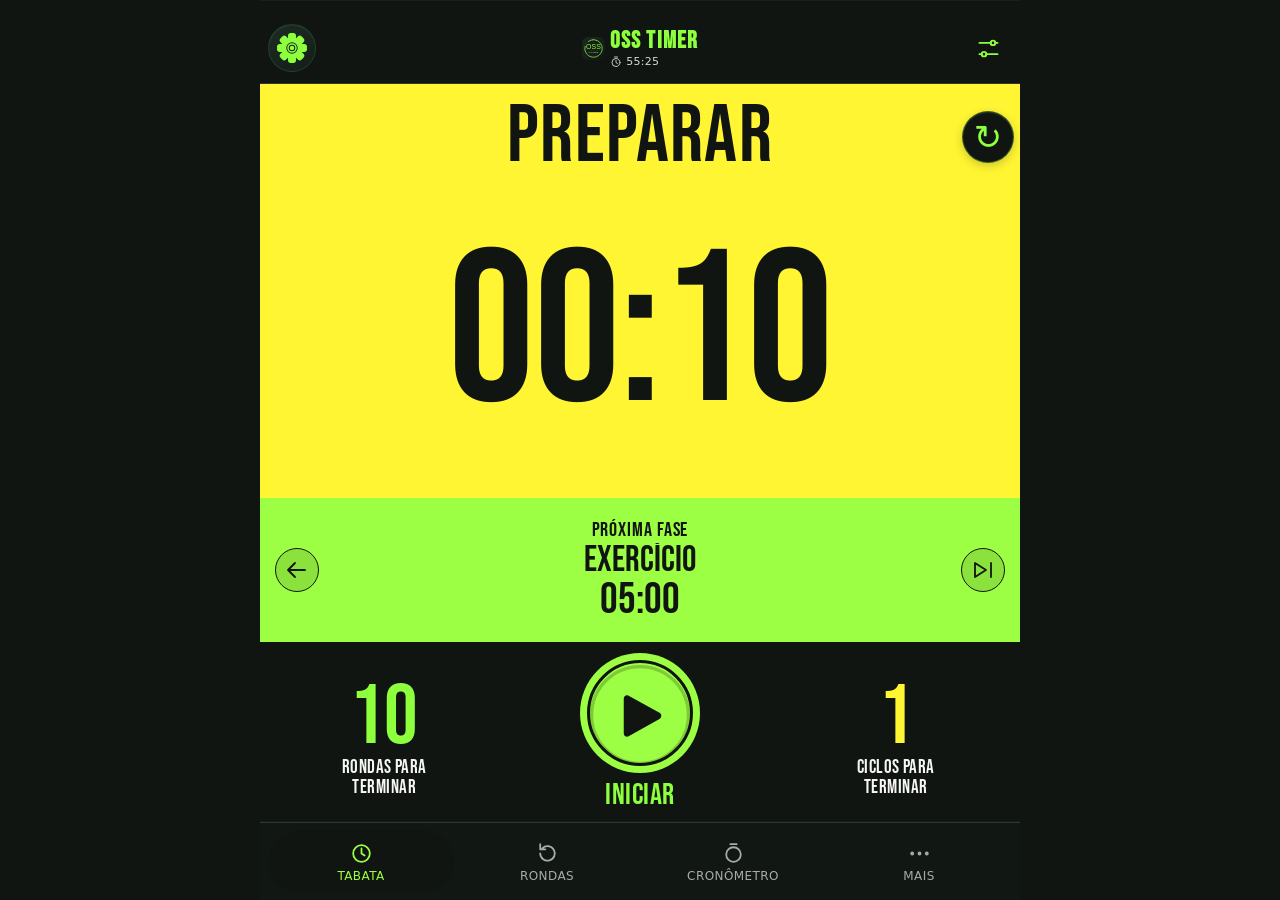
==== commit 5b4d9212: "fix: reorganiza cabeçalho dos ajustes Co-authored-by: Copilot <223556219+Copilot@users.noreply.githu" ====
--- a/index.html
+++ b/index.html
@@ -222,7 +222,7 @@
   <section class="modal" id="editor-panel" hidden>
     <header class="modal-header editor-header">
       <button data-close="editor-panel" type="button">Fechar</button>
-      <span class="editor-heading"><h1 id="editor-titulo">Ajustar Sparring</h1><small id="editor-contexto">SPARRING JIU-JITSU</small></span>
+      <span class="editor-heading"><h1 id="editor-titulo">Ajustar Sparring</h1></span>
       <button id="concluir-editor" type="button">Concluído</button>
     </header>
     <div class="modal-content editor-content">
--- a/style.css
+++ b/style.css
@@ -1393,7 +1393,7 @@
 }
 
 #editor-panel .editor-header {
-  grid-template-columns: minmax(72px, 1fr) minmax(0, 2fr) minmax(72px, 1fr);
+  grid-template-columns: minmax(0, 1fr) minmax(0, 2fr) minmax(0, 1fr);
   min-height: 72px;
   padding: 8px 18px;
   background: var(--canvas);
@@ -1402,6 +1402,7 @@
 #editor-panel .editor-header > button {
   width: fit-content;
   min-width: 44px;
+  white-space: nowrap;
   font-family: system-ui, sans-serif;
   font-size: 14px;
   font-weight: 650;
@@ -1410,8 +1411,9 @@
 }
 
 #editor-panel .editor-header > button:last-child {
-  min-width: 76px;
-  padding: 0 15px;
+  justify-self: end;
+  min-width: 0;
+  padding: 0 12px;
   border: 1px solid rgba(50, 210, 122, 0.3);
   border-radius: 999px;
   background: linear-gradient(135deg, #9bff58, #78e92c);
@@ -1428,6 +1430,7 @@
 }
 
 #editor-panel .editor-heading h1 {
+  margin: 0;
   color: #f5f8f5;
   font-family: system-ui, sans-serif;
   font-size: 16px;
@@ -1436,14 +1439,6 @@
   text-transform: none;
 }
 
-#editor-panel .editor-heading small {
-  max-width: 100%;
-  overflow: hidden;
-  text-overflow: ellipsis;
-  white-space: nowrap;
-}
-
-.editor-heading small,
 .editor-section-heading > span > small {
   color: #91a197;
   font-size: 10px;
@@ -3764,3 +3759,16 @@
   #editor-panel .editor-metric strong { font-size: 24px; }
   #editor-panel .editor-summary > p { font-size: 12px; }
 }
+
+@media (max-width: 360px) {
+  #editor-panel .editor-header {
+    grid-template-columns: minmax(0, 1fr) minmax(0, 2fr) minmax(0, 1fr);
+    gap: 4px;
+    padding-right: 8px;
+    padding-left: 8px;
+  }
+
+  #editor-panel .editor-header > button { font-size: 12px; }
+  #editor-panel .editor-header > button:last-child { padding-right: 4px; padding-left: 4px; }
+  #editor-panel .editor-heading h1 { font-size: 15px; white-space: nowrap; }
+}
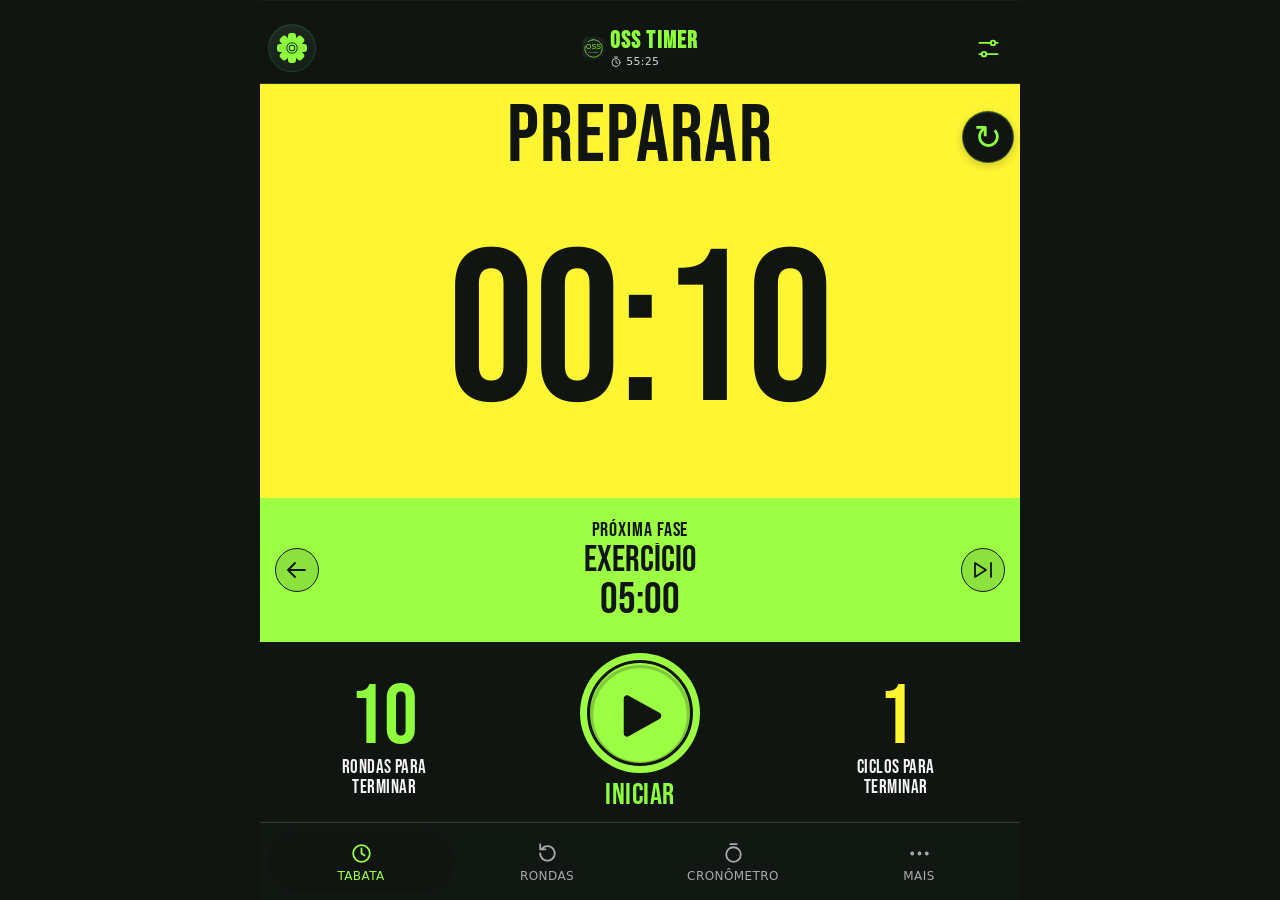
==== commit 0ffc4b93: "Melhora sinais sonoros e gongo do treino Co-authored-by: Copilot <223556219+Copilot@users.noreply.gi" ====
--- a/index.html
+++ b/index.html
@@ -111,7 +111,7 @@
       </nav>
       <section class="version-card" aria-label="Versão do aplicativo">
         <span class="version-mark" aria-hidden="true">OSS</span>
-        <span class="version-copy"><small>OSS TIMER · PWA</small><strong>Versão <span id="more-version">0.9.48</span></strong></span>
+        <span class="version-copy"><small>OSS TIMER · PWA</small><strong>Versão <span id="more-version">0.9.54</span></strong></span>
         <span class="version-status">ATUAL</span>
       </section>
     </main>
@@ -263,7 +263,7 @@
       </div>
       <div class="about-version-card">
         <span class="version-mark" aria-hidden="true">OSS</span>
-        <span><small>VERSÃO DO APLICATIVO</small><strong>v<span class="about-version">0.9.48</span></strong></span>
+        <span><small>VERSÃO DO APLICATIVO</small><strong>v<span class="about-version">0.9.54</span></strong></span>
         <span class="version-status">PWA</span>
       </div>
       <div class="about-creator">
